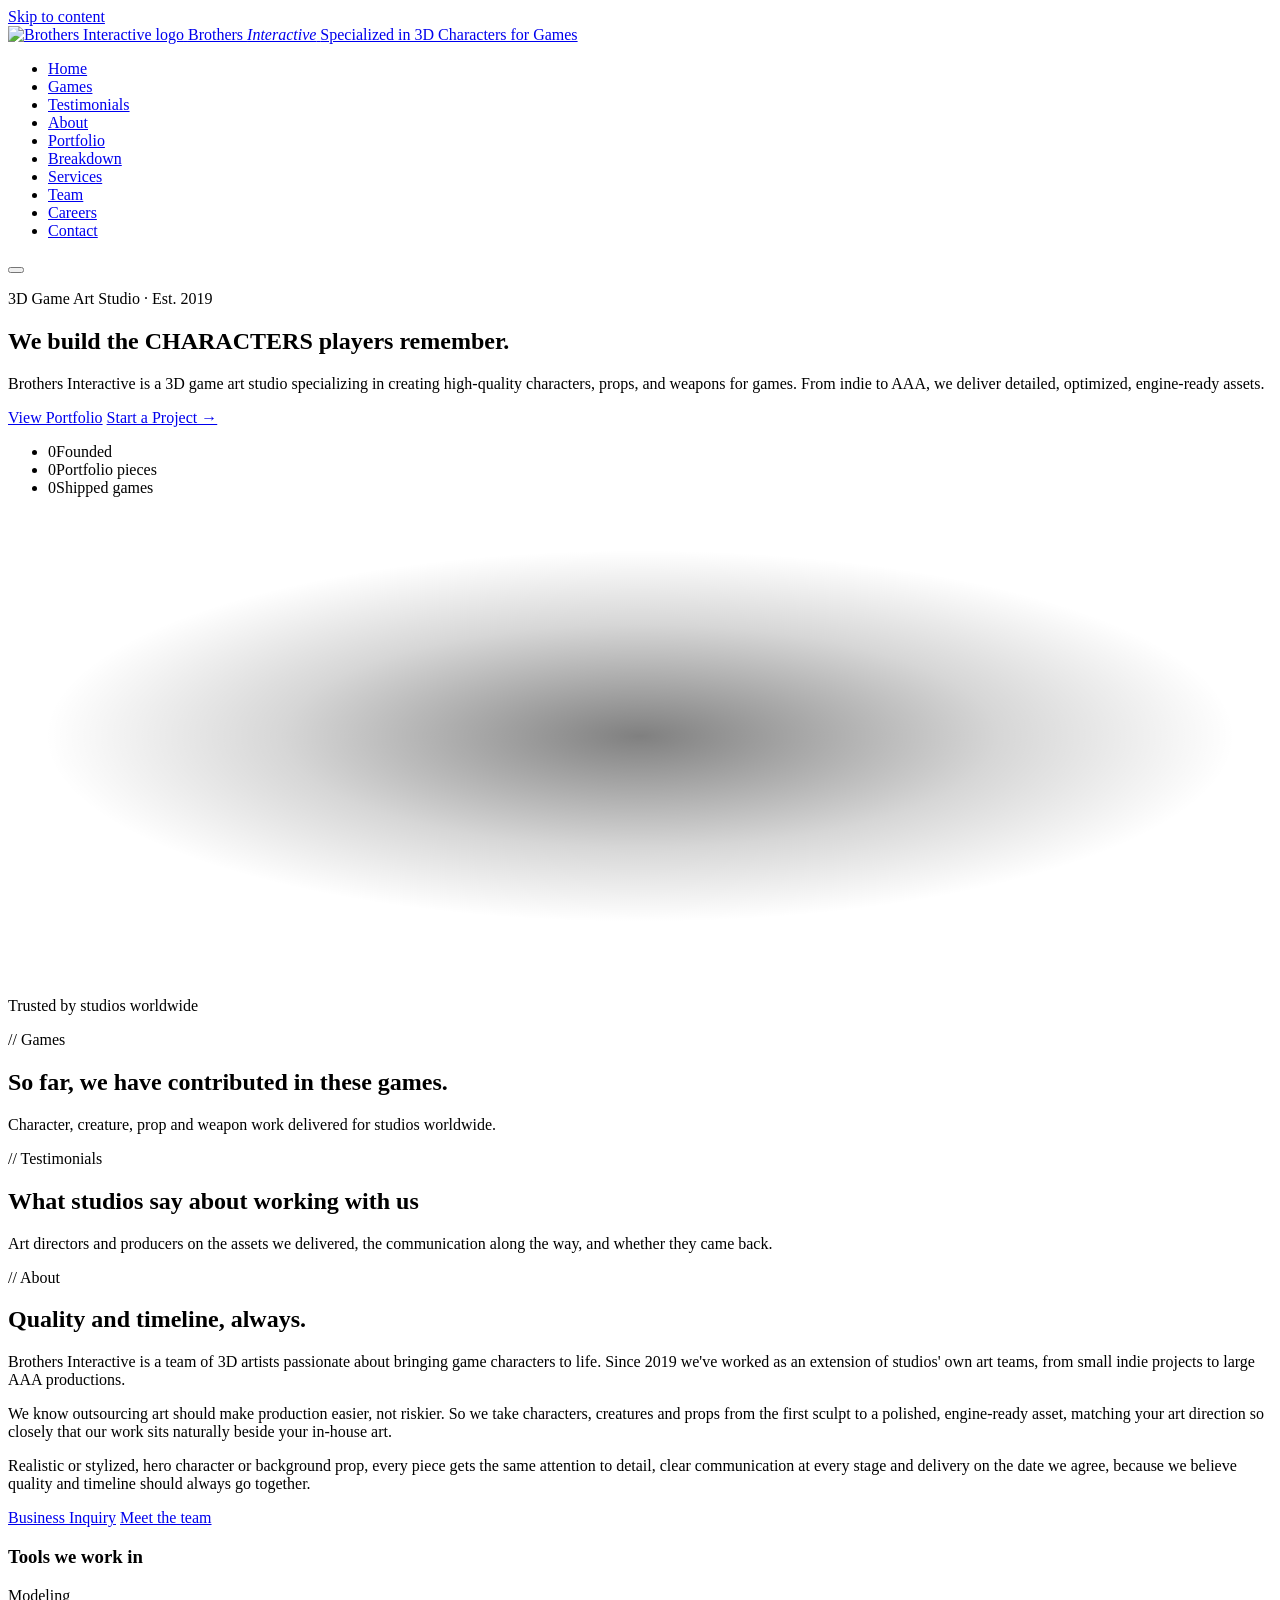
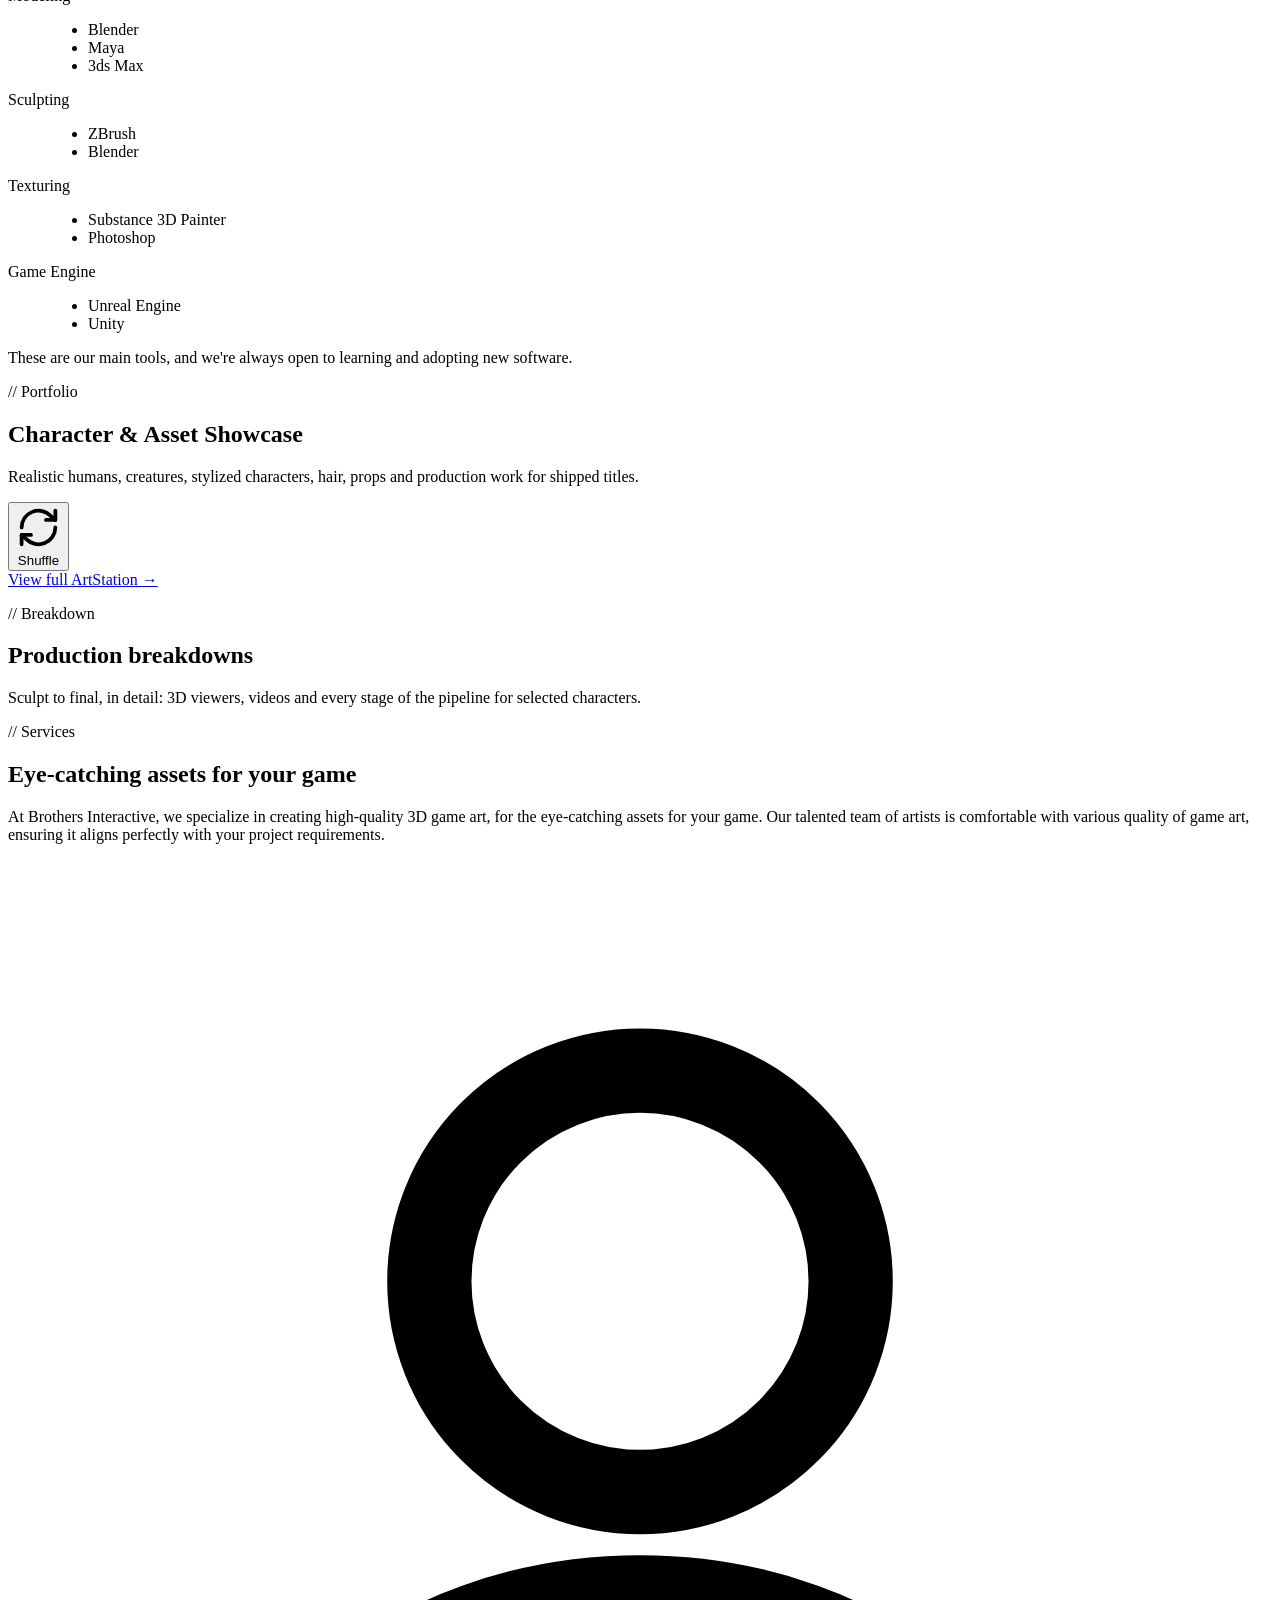
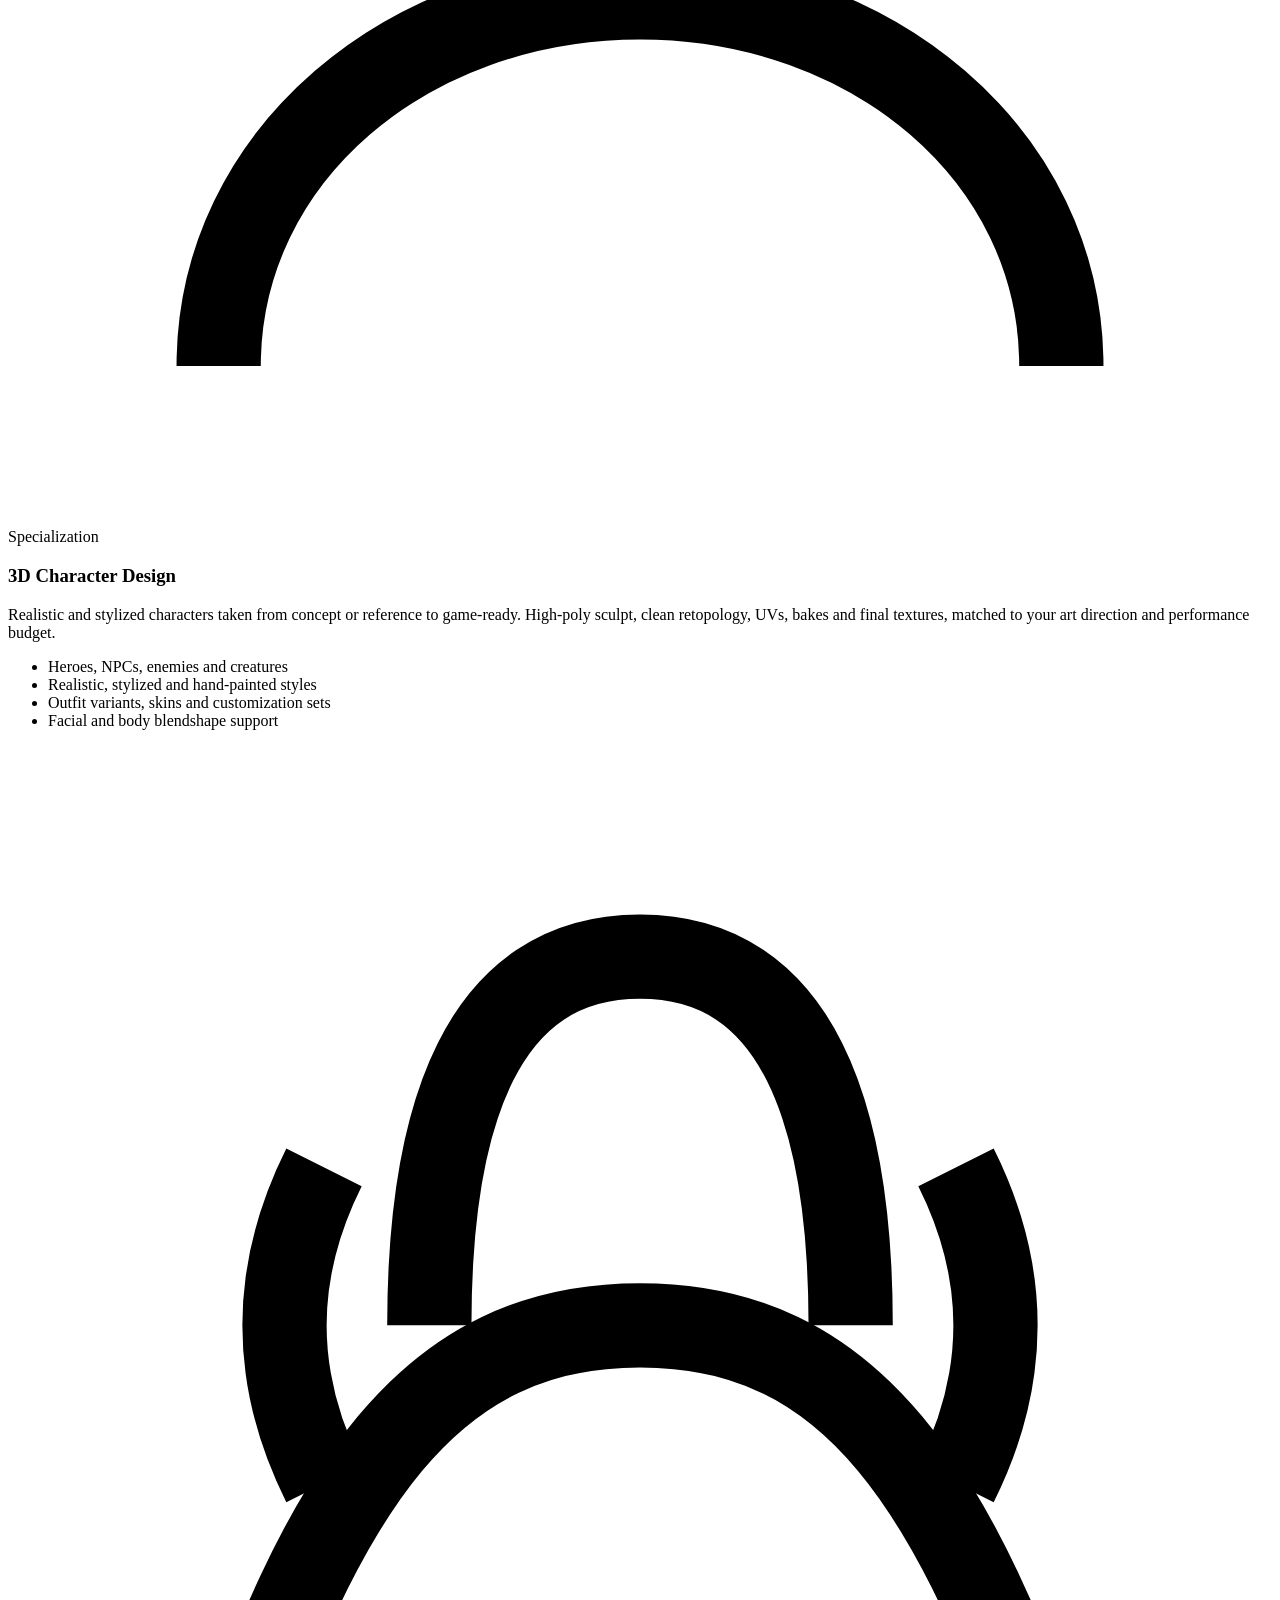
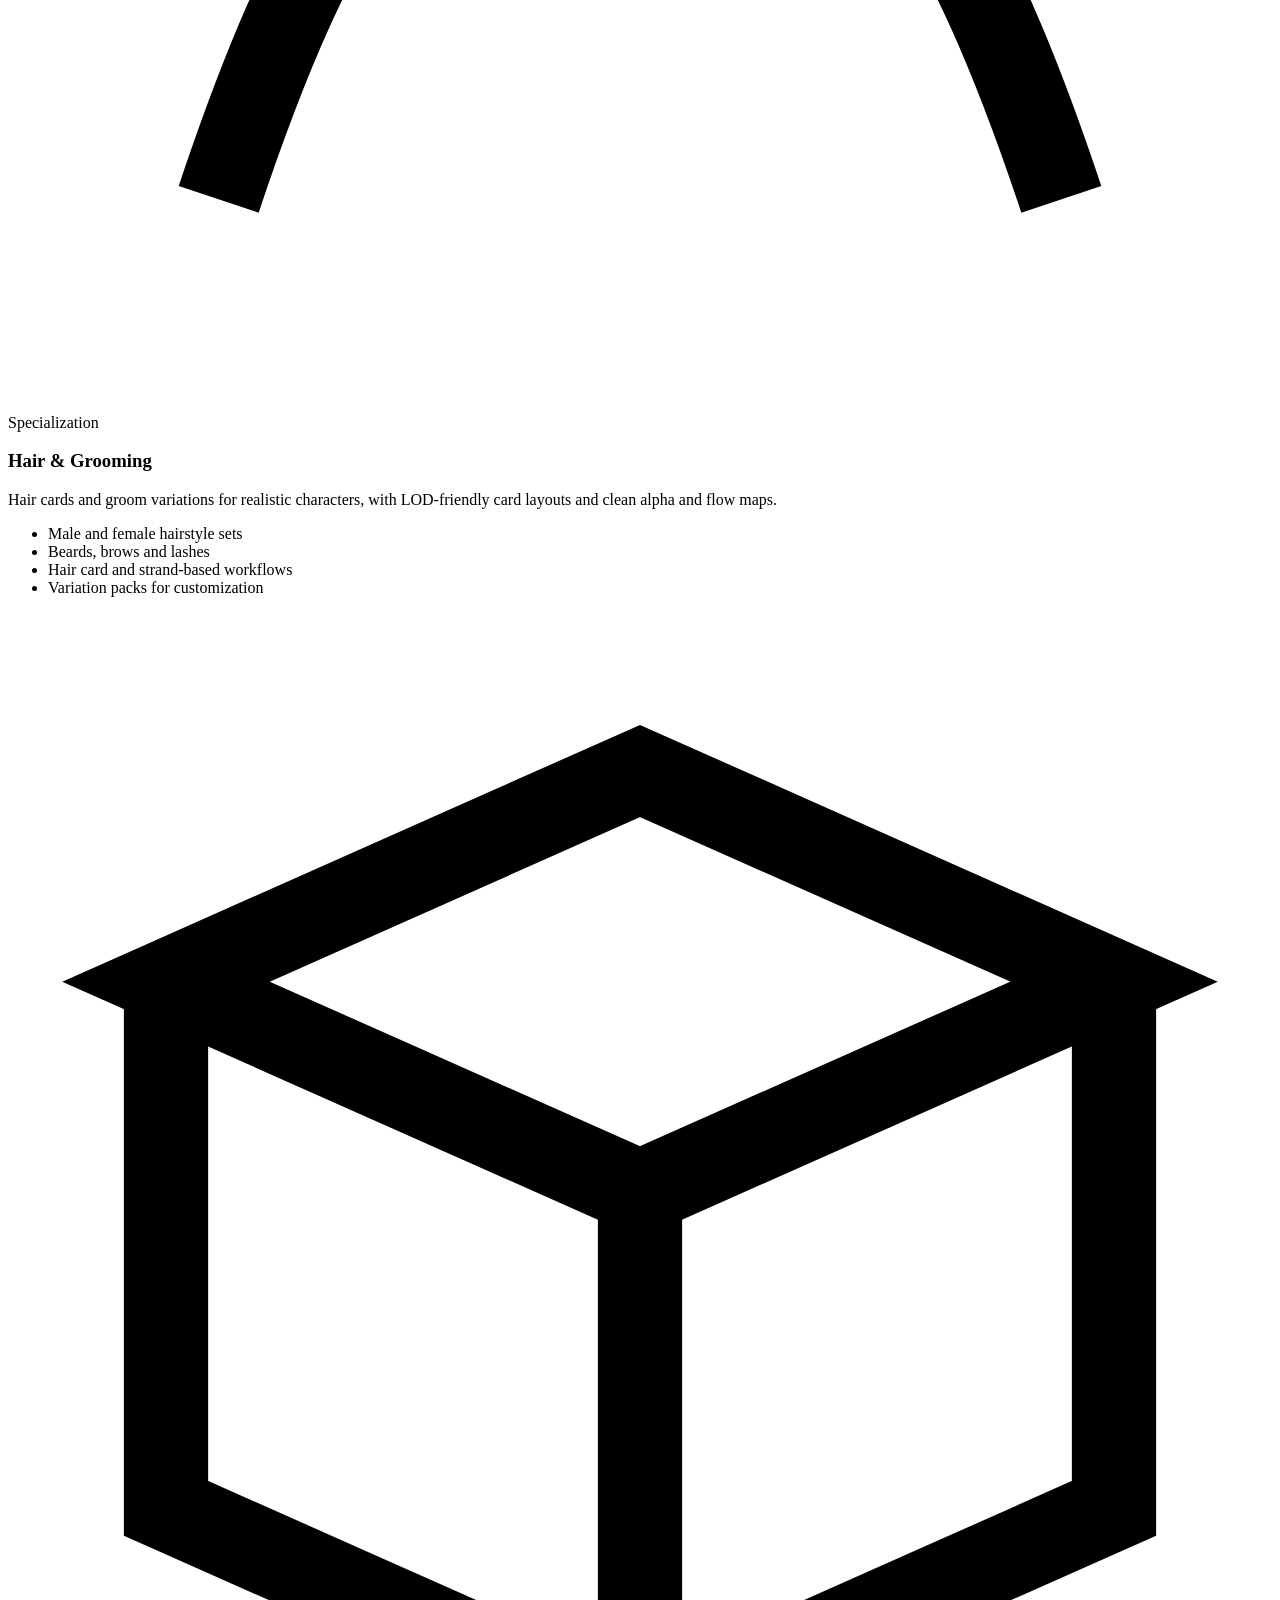
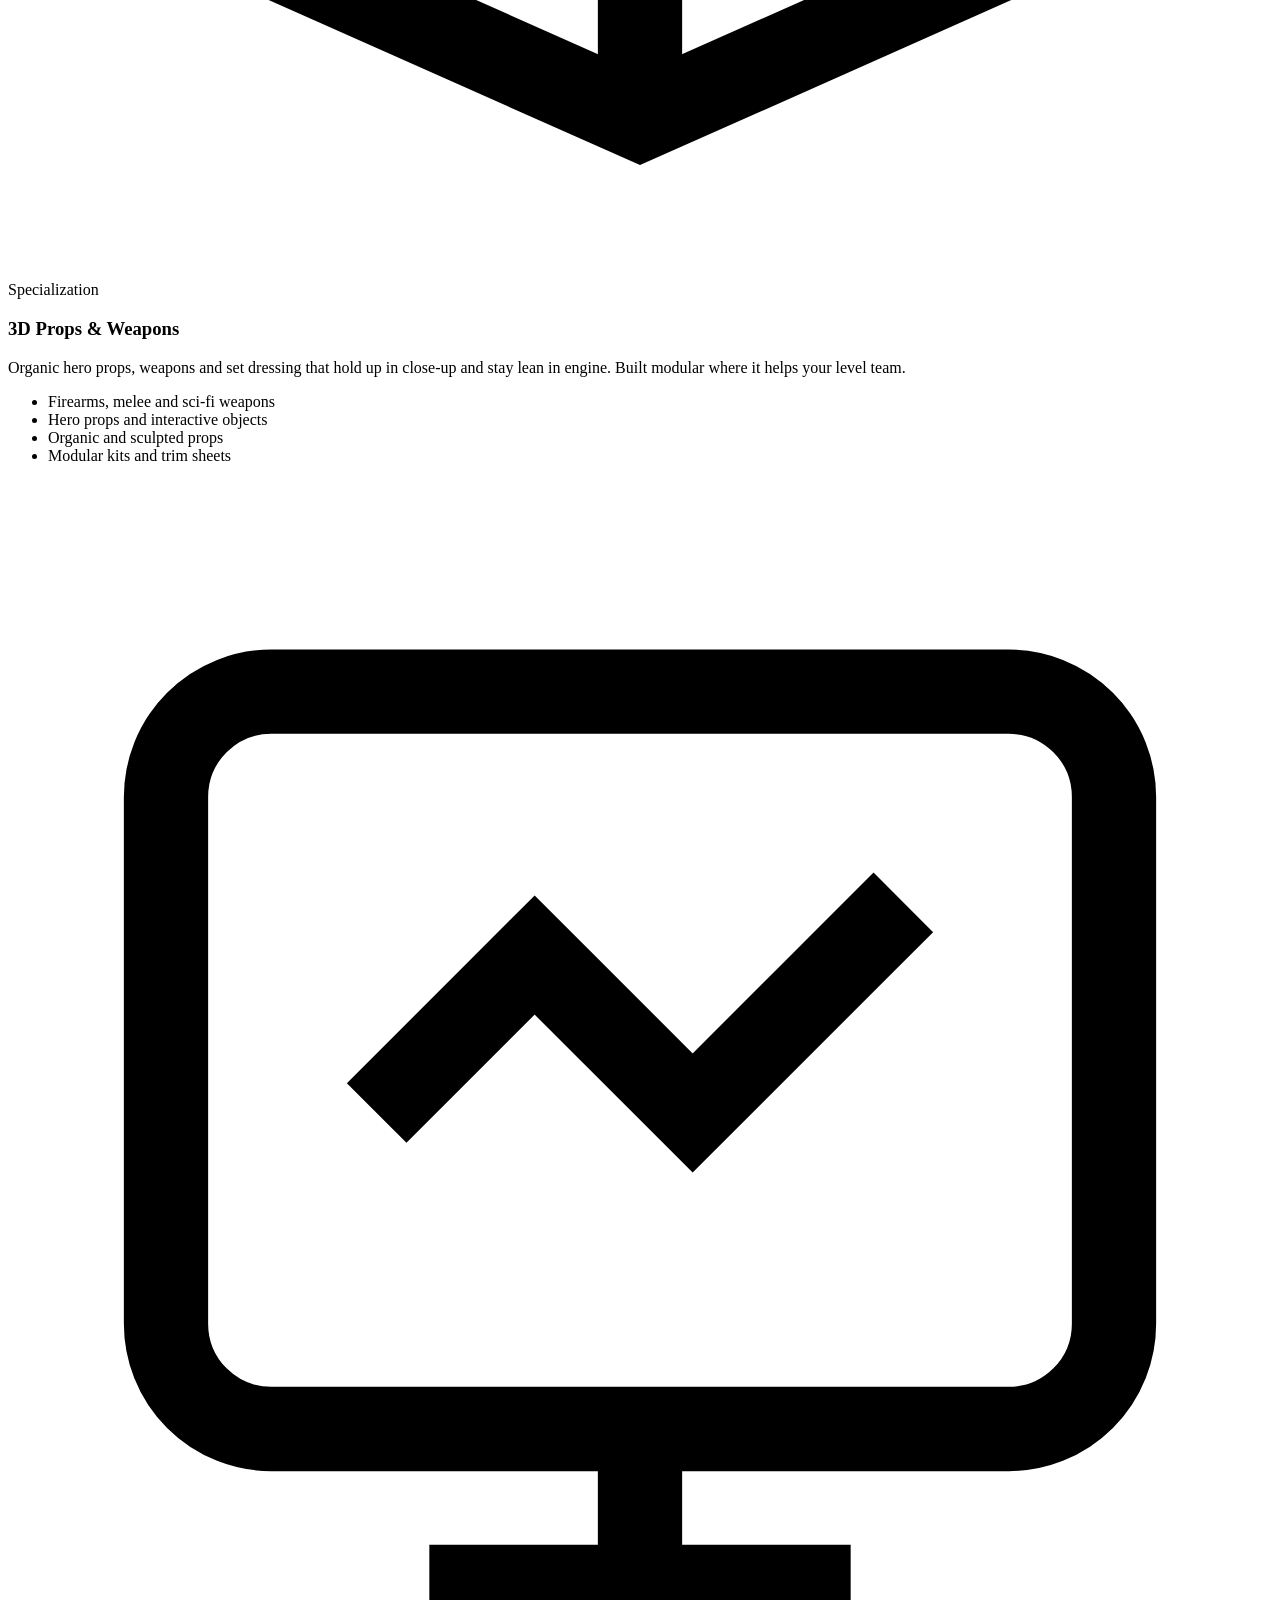
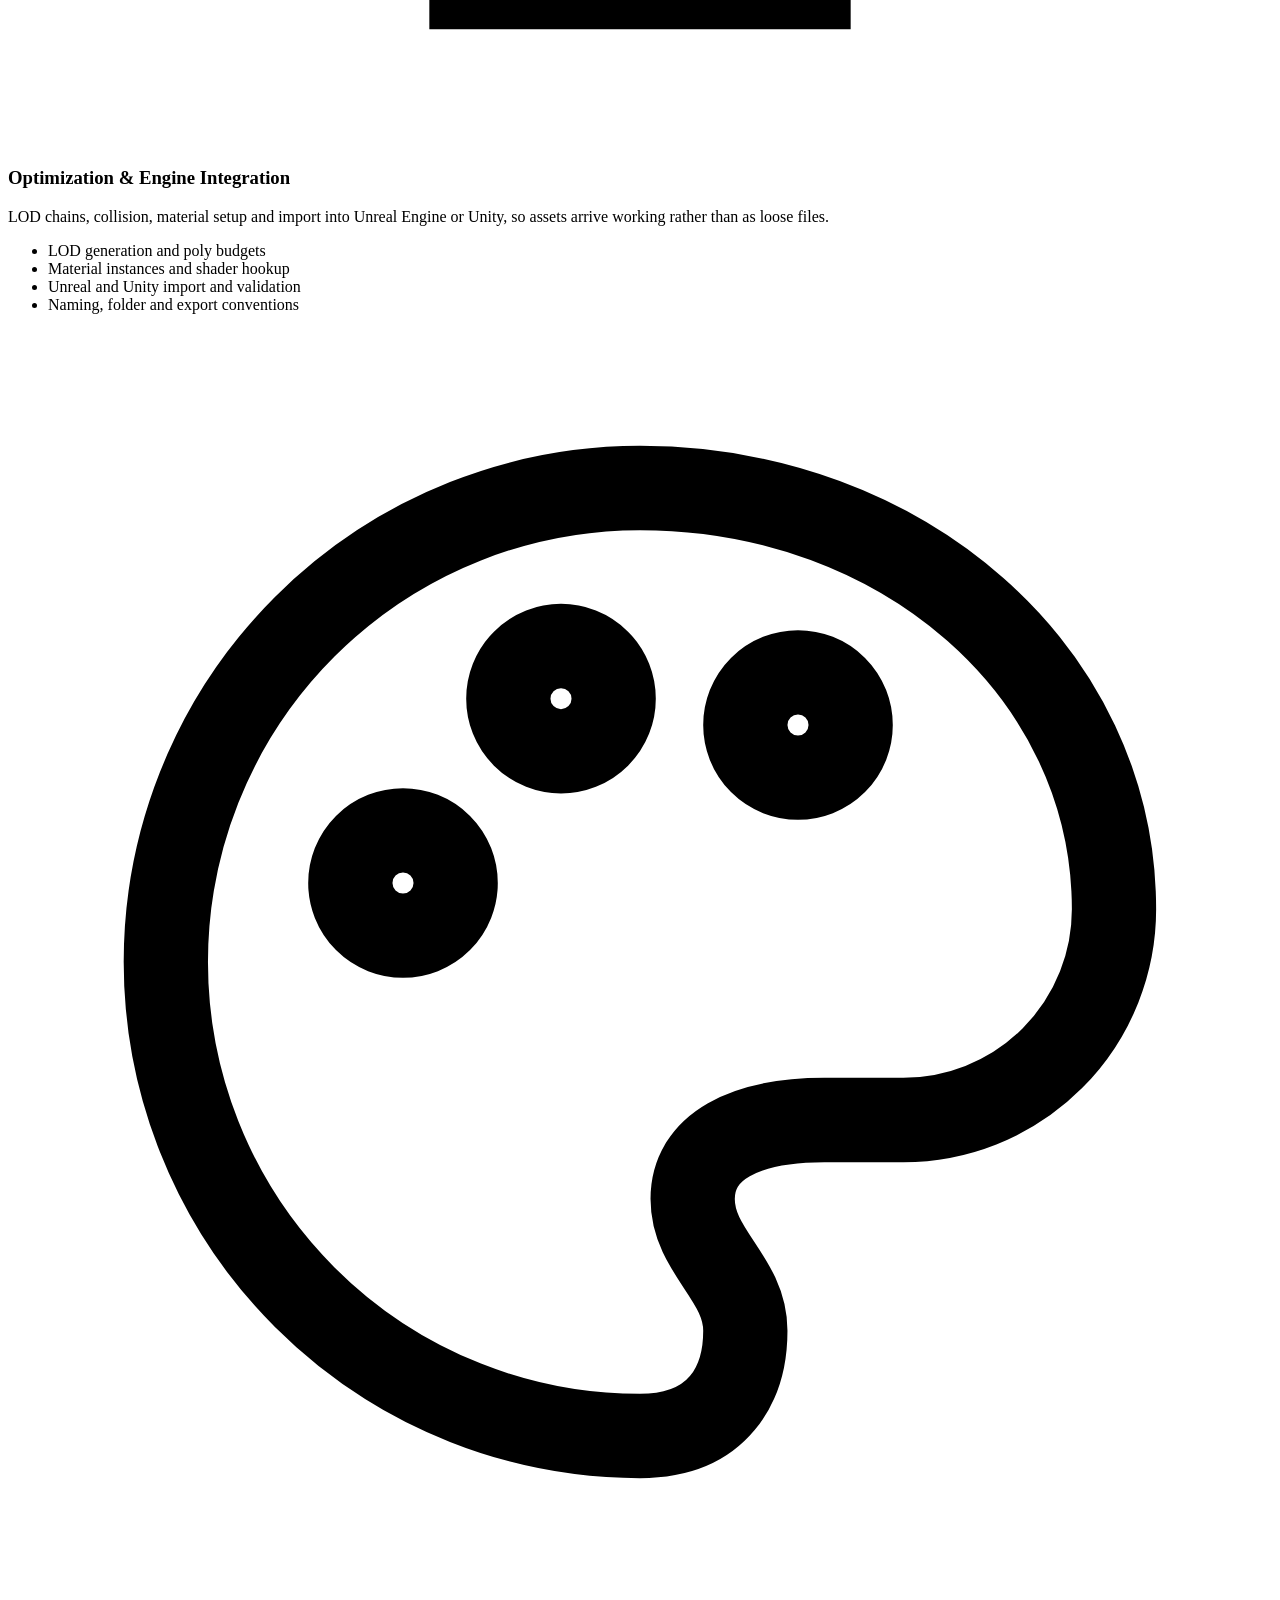
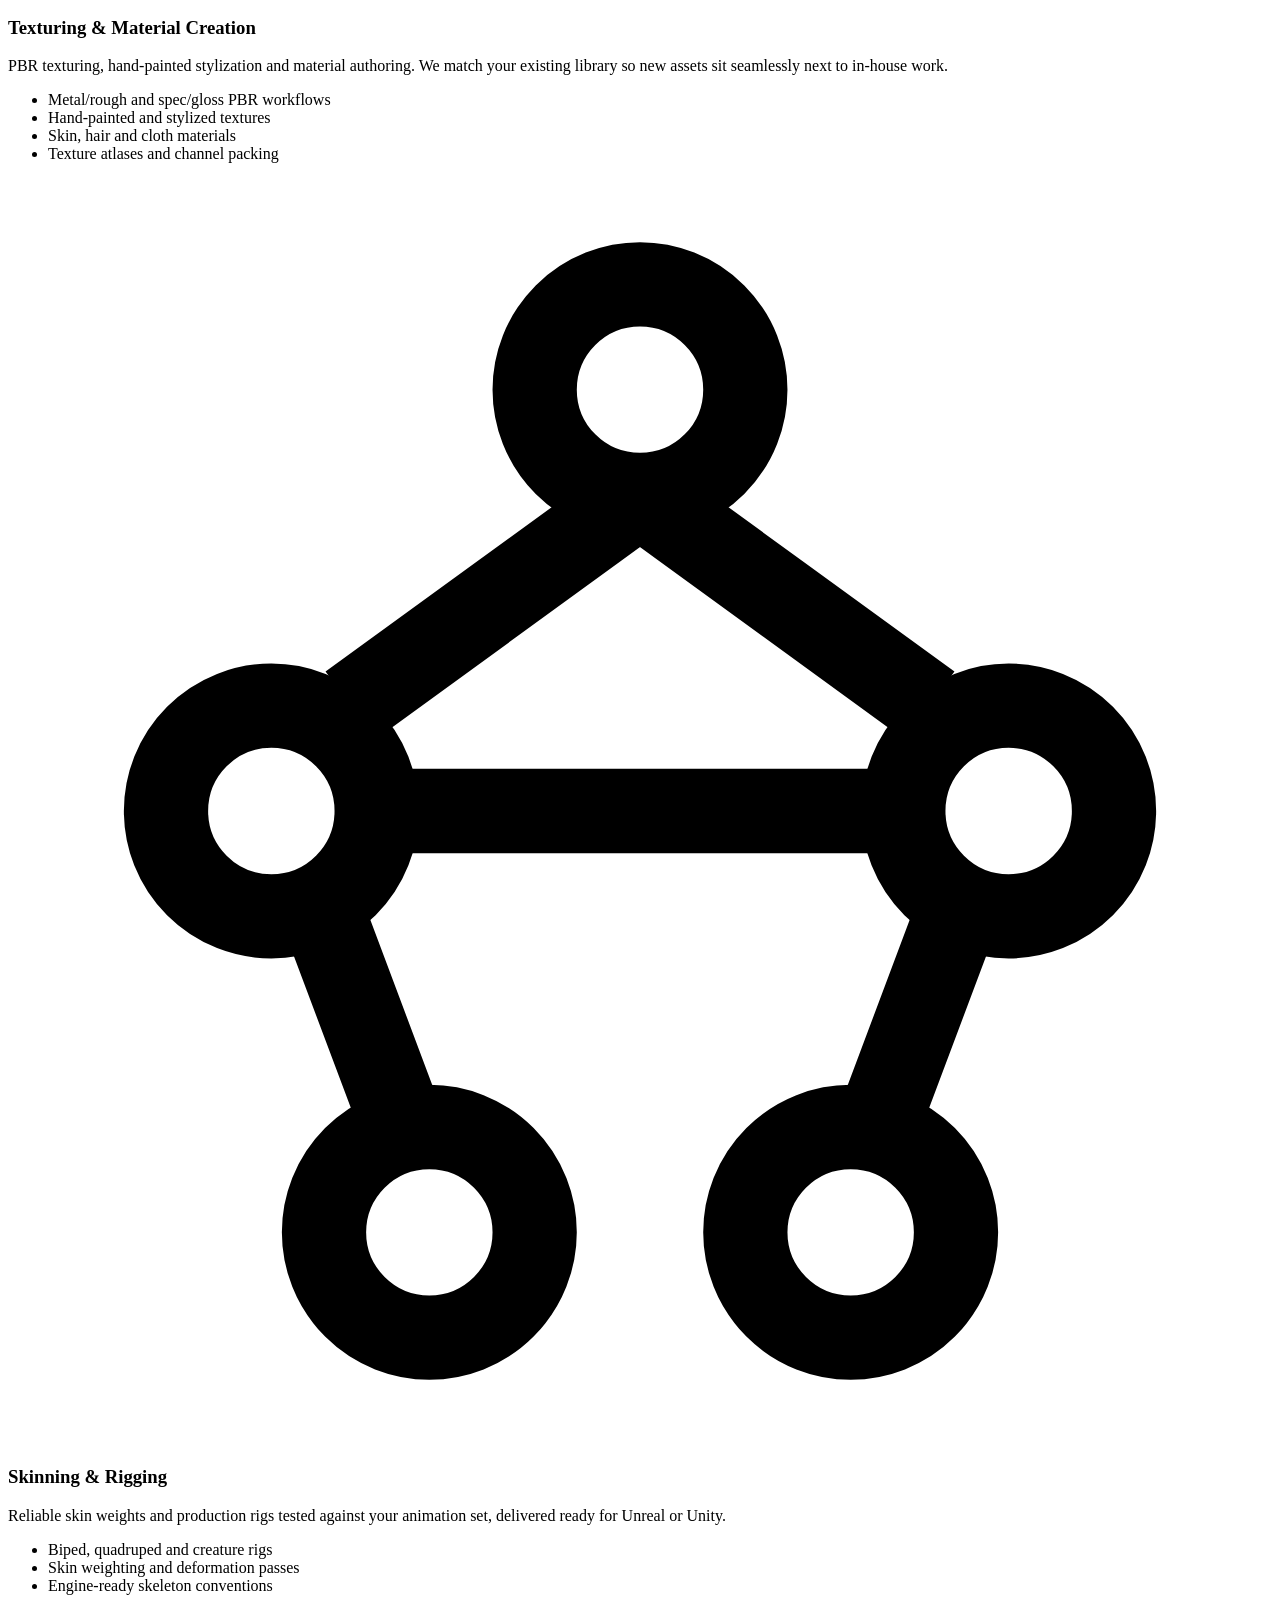
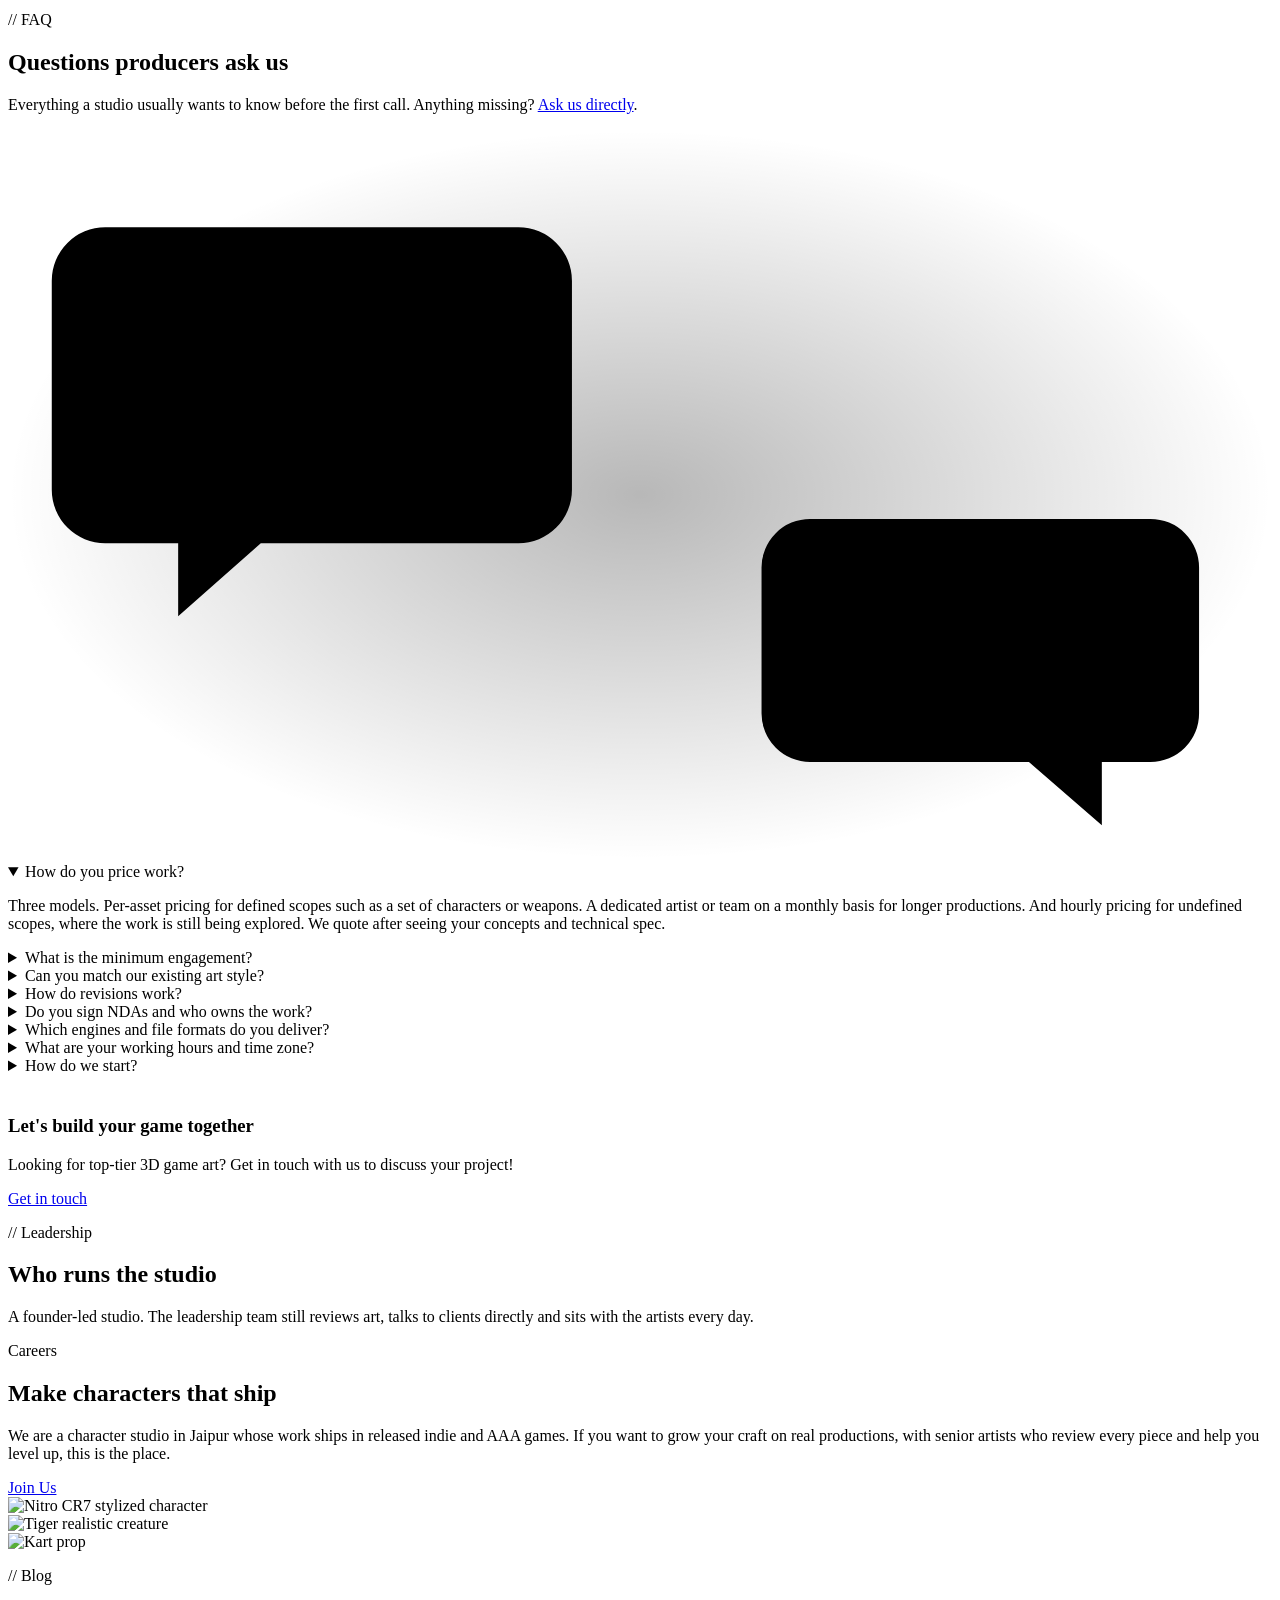
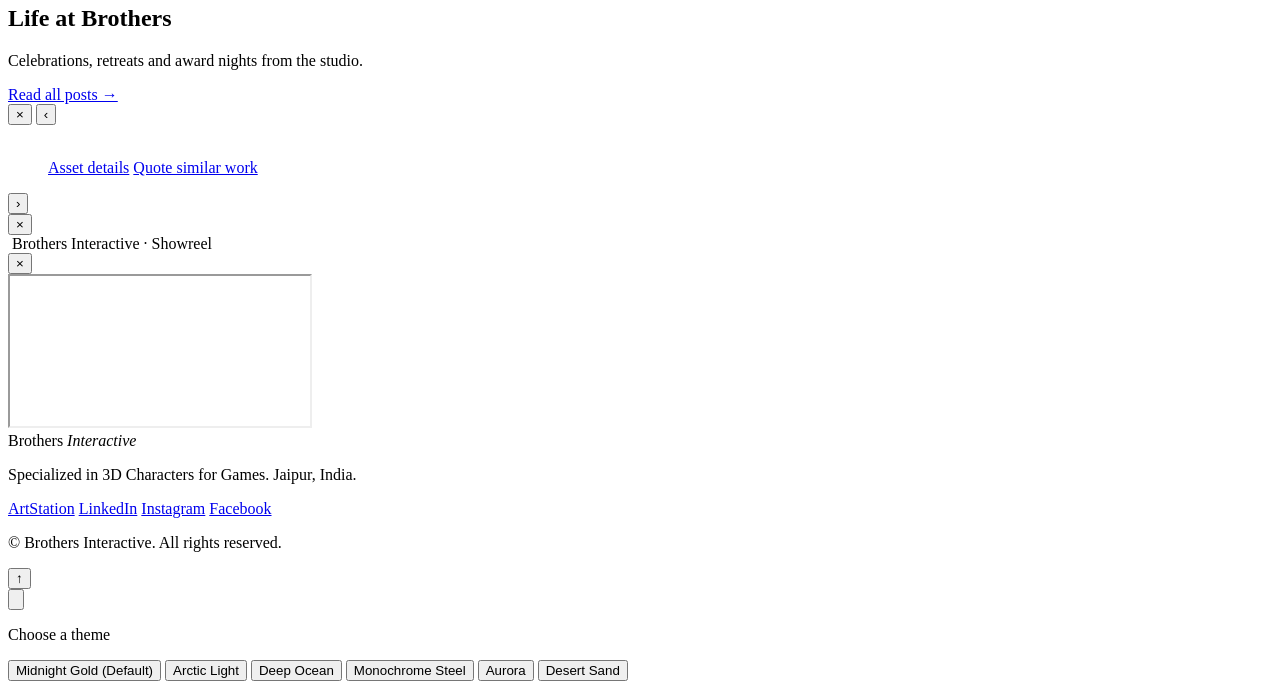
==== index.html @ d06dbcfc "Switch the site's own address from brothersinteractive.in to .com, and /admin to the .com repo tools" ====
<!DOCTYPE html>
<html lang="en">
<head>
  <!-- Every link and file below is resolved from the site root, so this page also works at deeper addresses (/portfolio/…/). -->
  <base href="/" />
  <!-- Google tag (gtag.js), fetched only after the page has finished loading so a slow Google server never holds it up -->
  <script>
    window.dataLayer = window.dataLayer || [];
    function gtag(){dataLayer.push(arguments);}
    gtag('js', new Date());
    gtag('config', 'G-3TZV0J0289');
    window.addEventListener("load", function () {
      var s = document.createElement("script"); s.async = true;
      s.src = "https://www.googletagmanager.com/gtag/js?id=G-3TZV0J0289";
      document.head.appendChild(s);
    });
  </script>
  <meta charset="UTF-8" />
  <meta name="viewport" content="width=device-width, initial-scale=1.0" />
  <title>Brothers Interactive | 3D Characters for Games</title>
  <meta name="description" content="Brothers Interactive is a 3D game art studio in Jaipur creating characters, creatures, hero props and weapons for indie and AAA games since 2019." />
  <meta name="keywords" content="3D character outsourcing, game art outsourcing, 3D character artist studio, game character modeling, props and weapons, texturing, rigging, Unreal, Unity" />
  <meta property="og:type" content="website" />
  <meta property="og:title" content="Brothers Interactive | 3D Characters for Games" />
  <meta property="og:description" content="Brothers Interactive is a 3D game art studio in Jaipur creating characters, creatures, hero props and weapons for indie and AAA games since 2019." />
  <meta property="og:image" content="https://brothersinteractive.com/assets/img/brand/og-image.jpg" />
  <meta name="twitter:card" content="summary_large_image" />
  <meta property="og:url" content="https://brothersinteractive.com/" />
  <link rel="canonical" href="https://brothersinteractive.com/" />
  <script type="application/ld+json">
  {
    "@context": "https://schema.org",
    "@type": "Organization",
    "name": "Brothers Interactive",
    "url": "https://brothersinteractive.com/",
    "logo": "https://brothersinteractive.com/assets/img/brand/logo.webp",
    "description": "3D game art studio specializing in characters, props and weapons for indie and AAA games.",
    "foundingDate": "2019",
    "email": "business@brothersinteractive.com",
    "address": { "@type": "PostalAddress", "streetAddress": "79/5 Shipra Path, Mansarovar", "addressLocality": "Jaipur", "addressRegion": "Rajasthan", "postalCode": "302020", "addressCountry": "IN" },
    "sameAs": [
      "https://www.artstation.com/brothersinteractive",
      "https://www.linkedin.com/company/brothers-interactive",
      "https://www.instagram.com/brothersinteractive",
      "https://www.facebook.com/Brothersinteractive"
    ],
    "knowsAbout": ["3D character art", "game art outsourcing", "creature modeling", "props and weapons", "texturing", "rigging", "Unreal Engine", "Unity"]
  }
  </script>
  <link rel="icon" href="assets/img/brand/favicon.png" />
  <link rel="preload" href="assets/fonts/orbitron-var-latin.woff2" as="font" type="font/woff2" crossorigin />
  <link rel="preload" href="assets/fonts/rajdhani-400-latin.woff2" as="font" type="font/woff2" crossorigin />
  <link rel="stylesheet" href="css/fonts.css?v=20261004t142" />
  <link rel="stylesheet" href="css/style.css?v=20261004t142" />
  <script>try { var q = (location.search.match(/[?&]theme=([a-z]+)/) || [])[1]; var t = q || localStorage.getItem("bi-theme"); if (t && t !== "midnight" && "arctic ocean steel aurora desert".split(" ").indexOf(t) !== -1) document.documentElement.setAttribute("data-theme", t); } catch (e) {}</script>
</head>
<body>
  <a class="skip-link" href="#main">Skip to content</a>

  <!-- Animated background -->
  <div class="bg-grid" aria-hidden="true"></div>
  <div class="bg-glow bg-glow--cyan" aria-hidden="true"></div>
  <div class="bg-glow bg-glow--magenta" aria-hidden="true"></div>

  <!-- Scroll progress -->

  <!--NAV-->
  <header class="site-header" id="siteHeader">
    <div class="container header-inner">
      <a href="#home" class="brand" aria-label="Brothers Interactive home">
        <img src="assets/img/brand/logo.webp" alt="Brothers Interactive logo" class="brand-logo" width="52" height="52" />
        <span class="brand-text">
          <span class="brand-name">Brothers <em>Interactive</em></span>
          <span class="brand-tag">Specialized in 3D Characters for Games</span>
        </span>
      </a>
      <nav class="main-nav" id="mainNav" aria-label="Primary">
        <ul>
          <li><a href="#home" class="nav-link active">Home</a></li>
          <li><a href="#games" class="nav-link">Games</a></li>
          <li><a href="#testimonials" class="nav-link">Testimonials</a></li>
          <li><a href="#about" class="nav-link">About</a></li>
          <li><a href="#portfolio" class="nav-link">Portfolio</a></li>
          <li><a href="#breakdown" class="nav-link">Breakdown</a></li>
          <li><a href="#services" class="nav-link">Services</a></li>
          <li><a href="#team" class="nav-link">Team</a></li>
          <li><a href="#careers" class="nav-link">Careers</a></li>
          <li><a href="/contact" class="nav-link nav-link--cta">Contact</a></li>
        </ul>
      </nav>
      <button class="nav-toggle" id="navToggle" aria-label="Toggle navigation" aria-expanded="false" aria-controls="mainNav">
        <span></span><span></span><span></span>
      </button>
    </div>
  </header>
  <!--/NAV-->

  <main id="main">

    <!-- ================= HERO ================= -->
    <section class="hero" id="home">
      <div class="container hero-inner">
        <div class="hero-copy reveal">
          <p class="eyebrow"><span class="eyebrow-dot"></span> <span id="heroEyebrowText">3D Game Art Studio &middot; Est. 2019</span></p>
          <h1 class="hero-title">
            <span class="line" id="heroLine1">We build the</span>
            <span class="line glitch" id="heroAccent" data-text="CHARACTERS">CHARACTERS</span>
            <span class="line" id="heroLine3">players remember.</span>
          </h1>
          <p class="hero-sub" id="heroSub">
            Brothers Interactive is a 3D game art studio specializing in creating high-quality characters,
            props, and weapons for games. From indie to AAA, we deliver detailed, optimized, engine-ready assets.
          </p>
          <div class="hero-actions">
            <a href="#portfolio" class="btn btn--primary" id="heroBtnPrimary">View Portfolio</a>
            <a href="/contact" class="btn btn--link" id="heroBtnSecondary">Start a Project &rarr;</a>
          </div>
          <ul class="hero-stats">
            <li><span class="stat-num" id="heroStat1Num" data-count="2019">0</span><span class="stat-label" id="heroStat1Label">Founded</span></li>
            <li><span class="stat-num" id="heroStat2Num" data-count="59" data-suffix="+">0</span><span class="stat-label" id="heroStat2Label">Portfolio pieces</span></li>
            <li><span class="stat-num" id="heroStat3Num" data-count="11" data-suffix="+">0</span><span class="stat-label" id="heroStat3Label">Shipped games</span></li>
          </ul>
        </div>

        <div class="hero-visual hero-stage reveal">
          <div class="hero-podium" aria-hidden="true">
            <svg class="hero-podium-svg" viewBox="0 0 340 120">
              <defs>
                <radialGradient id="podiumGlow" cx="50%" cy="50%" r="50%">
                  <stop offset="0%" stop-color="var(--accent)" stop-opacity="0.5" />
                  <stop offset="60%" stop-color="var(--accent-2)" stop-opacity="0.16" />
                  <stop offset="100%" stop-color="var(--accent-2)" stop-opacity="0" />
                </radialGradient>
              </defs>
              <ellipse cx="170" cy="60" rx="160" ry="50" fill="url(#podiumGlow)" />
            </svg>
          </div>
          <img class="hero-showcase-img" id="heroShowcaseImg" alt="" loading="eager" />
        </div>
      </div>

      <a href="#portfolio" class="scroll-hint" aria-label="Scroll to portfolio">
        <span></span>
      </a>
    </section>

    <!-- ================= CLIENT LOGO WALL (scrolling ticker) ================= -->
    <section class="logo-wall logo-wall--scroll" aria-label="Studios we have collaborated with">
      <div class="container">
        <p class="logo-wall-title">Trusted by studios worldwide</p>
      </div>
      <div class="logo-marquee-mask">
        <ul class="logo-list" id="logoWall"><!-- Rendered from CLIENTS in data.js, duplicated for a seamless loop --></ul>
      </div>
    </section>

    <!-- ================= GAMES ================= -->
    <section class="section section--alt" id="games">
      <div class="container">
        <div class="section-head reveal">
          <p class="eyebrow">// Games</p>
          <h2 class="section-title">So far, we have contributed <span class="accent">in these games.</span></h2>
          <p class="section-sub">Character, creature, prop and weapon work delivered for studios worldwide.</p>
        </div>
        <div class="games-grid" id="gamesGrid">
          <!-- Rendered by script.js -->
        </div>
      </div>
    </section>

    <!-- ================= TESTIMONIALS ================= -->
    <section class="section" id="testimonials">
      <div class="container">
        <div class="section-head reveal">
          <p class="eyebrow">// Testimonials</p>
          <h2 class="section-title">What studios say about <span class="accent">working with us</span></h2>
          <p class="section-sub">Art directors and producers on the assets we delivered, the communication along the way, and whether they came back.</p>
        </div>
        <div class="testimonial-marquee" id="testimonialGrid"><!-- Rendered from TESTIMONIALS in data.js --></div>
      </div>
    </section>

    <!-- ================= ABOUT ================= -->
    <section class="section section--alt" id="about">
      <div class="container about-grid">
        <div class="about-copy reveal">
          <p class="eyebrow">// About</p>
          <h2 class="section-title" id="aboutTitle">Quality and <span class="accent">timeline</span>, always.</h2>
          <div class="about-text" id="aboutText">
            <p>
            Brothers Interactive is a team of 3D artists passionate about bringing game characters to life. Since 2019
            we've worked as an extension of studios' own art teams, from small indie projects to large AAA productions.
          </p>
          <p>
            We know outsourcing art should make production easier, not riskier. So we take characters, creatures and
            props from the first sculpt to a polished, engine-ready asset, matching your art direction so closely that
            our work sits naturally beside your in-house art.
          </p>
          <p>
            Realistic or stylized, hero character or background prop, every piece gets the same attention to detail,
            clear communication at every stage and delivery on the date we agree, because we believe quality and
            timeline should always go together.
          </p>
          </div>
          <div class="hero-actions">
            <a href="mailto:business@brothersinteractive.com" class="btn btn--primary" id="aboutPrimaryBtn">Business Inquiry</a>
            <a href="#team" class="btn btn--ghost" id="aboutSecondaryBtn">Meet the team</a>
          </div>
        </div>

        <div class="about-panel reveal">
          <div class="pipeline">
            <h3 class="pipeline-title">Tools we work in</h3>
            <dl class="tool-groups" id="aboutTools">
              <div class="tool-group"><dt>Modeling</dt><dd><ul class="client-list tools-list"><li>Blender</li><li>Maya</li><li>3ds Max</li></ul></dd></div>
              <div class="tool-group"><dt>Sculpting</dt><dd><ul class="client-list tools-list"><li>ZBrush</li><li>Blender</li></ul></dd></div>
              <div class="tool-group"><dt>Texturing</dt><dd><ul class="client-list tools-list"><li>Substance 3D Painter</li><li>Photoshop</li></ul></dd></div>
              <div class="tool-group"><dt>Game Engine</dt><dd><ul class="client-list tools-list"><li>Unreal Engine</li><li>Unity</li></ul></dd></div>
            </dl>
            <p class="tools-note">These are our main tools, and we're always open to learning and adopting new software.</p>
          </div>
        </div>
      </div>

    </section>

    <!-- ================= PORTFOLIO ================= -->
    <section class="section" id="portfolio">
      <div class="container">
        <div class="section-head reveal">
          <p class="eyebrow">// Portfolio</p>
          <h2 class="section-title">Character &amp; Asset <span class="accent">Showcase</span></h2>
          <p class="section-sub">Realistic humans, creatures, stylized characters, hair, props and production work for shipped titles.</p>
        </div>

        <div class="collage-bar">
          <div class="collage-filters" id="collageFilters" aria-label="Filter the collage by category"></div>
          <button type="button" class="collage-shuffle" id="collageShuffle" aria-label="Shuffle the collage: show the pieces in a new random order">
            <svg viewBox="0 0 24 24" fill="none" stroke="currentColor" stroke-width="2" stroke-linecap="round" stroke-linejoin="round" aria-hidden="true"><path d="M3 12a9 9 0 0 1 15.5-6.2L21 8"/><path d="M21 3v5h-5"/><path d="M21 12a9 9 0 0 1-15.5 6.2L3 16"/><path d="M3 21v-5h5"/></svg>
            <span>Shuffle</span>
          </button>
        </div>

        <div class="style-grid collage-cat" id="collageCat" aria-live="polite" hidden></div>

        <div class="collage-grid" id="collageGrid" aria-label="Every portfolio piece">
          <!-- Rendered by script.js: every visible piece, in a new random order on each visit -->
        </div>

        <!-- category tiles removed (3 Oct 2026): the filters above the collage do that job, and /category/<slug>/ now opens this page with that filter on -->

        <!-- The full flat grid still renders here (script.js needs #portfolioGrid to
             exist to also initialize the games/blog/lightbox code below) but stays
             hidden on this page now that browsing happens via the style tiles above. -->
        <div class="portfolio-grid" id="portfolioGrid" aria-live="polite" hidden>
          <!-- Rendered by script.js -->
        </div>
        <button class="btn btn--ghost" id="loadMoreBtn" hidden>Load more</button>

        <div class="portfolio-more reveal">
          <a class="btn btn--link" href="https://www.artstation.com/brothersinteractive" target="_blank" rel="noopener">View full ArtStation &rarr;</a>
        </div>
      </div>
    </section>

    <!-- ================= BREAKDOWN ================= -->
    <section class="section section--alt" id="breakdown">
      <div class="container">
        <div class="section-head reveal">
          <p class="eyebrow">// Breakdown</p>
          <h2 class="section-title">Production <span class="accent">breakdowns</span></h2>
          <p class="section-sub">Sculpt to final, in detail: 3D viewers, videos and every stage of the pipeline for selected characters.</p>
        </div>
        <!-- Rendered by script.js from data/breakdowns.json (edit in /admin > Breakdowns); each tile opens breakdown.html?id=... -->
        <div class="style-grid" id="breakdownGrid" aria-label="Production breakdowns"></div>
        <div class="portfolio-more reveal" id="breakdownMore" hidden>
          <a class="btn btn--link" href="/breakdowns/">See all breakdowns &rarr;</a>
        </div>
      </div>
    </section>



    <!-- ================= SERVICES ================= -->
    <section class="section" id="services">
      <div class="container">
        <div class="section-head reveal">
          <p class="eyebrow">// Services</p>
          <h2 class="section-title">Eye-catching assets <span class="accent">for your game</span></h2>
          <p class="section-sub">
            At Brothers Interactive, we specialize in creating high-quality 3D game art, for the eye-catching assets for
            your game. Our talented team of artists is comfortable with various quality of game art, ensuring it aligns
            perfectly with your project requirements.
          </p>
        </div>

        <div class="services-grid services-grid--detailed">
          <article class="service-card reveal">
            <div class="service-icon">
              <svg viewBox="0 0 24 24" fill="none" stroke="currentColor" stroke-width="1.6"><circle cx="12" cy="8" r="4"/><path d="M4 21c0-4 3.6-7 8-7s8 3 8 7"/></svg>
            </div>
            <span class="service-badge">Specialization</span>
            <h3>3D Character Design</h3>
            <p>Realistic and stylized characters taken from concept or reference to game-ready. High-poly sculpt, clean retopology, UVs, bakes and final textures, matched to your art direction and performance budget.</p>
            <ul class="service-list">
              <li>Heroes, NPCs, enemies and creatures</li>
              <li>Realistic, stylized and hand-painted styles</li>
              <li>Outfit variants, skins and customization sets</li>
              <li>Facial and body blendshape support</li>
            </ul>
          </article>
          <article class="service-card reveal">
            <div class="service-icon">
              <svg viewBox="0 0 24 24" fill="none" stroke="currentColor" stroke-width="1.6"><path d="M4 20c2-6 4-9 8-9s6 3 8 9"/><path d="M8 11c0-4 1-7 4-7s4 3 4 7"/><path d="M6 14c-1-2-1-4 0-6M18 14c1-2 1-4 0-6"/></svg>
            </div>
            <span class="service-badge">Specialization</span>
            <h3>Hair &amp; Grooming</h3>
            <p>Hair cards and groom variations for realistic characters, with LOD-friendly card layouts and clean alpha and flow maps.</p>
            <ul class="service-list">
              <li>Male and female hairstyle sets</li>
              <li>Beards, brows and lashes</li>
              <li>Hair card and strand-based workflows</li>
              <li>Variation packs for customization</li>
            </ul>
          </article>
          <article class="service-card reveal">
            <div class="service-icon">
              <svg viewBox="0 0 24 24" fill="none" stroke="currentColor" stroke-width="1.6"><path d="M3 7l9-4 9 4-9 4-9-4z"/><path d="M3 7v10l9 4 9-4V7"/><path d="M12 11v10"/></svg>
            </div>
            <span class="service-badge">Specialization</span>
            <h3>3D Props &amp; Weapons</h3>
            <p>Organic hero props, weapons and set dressing that hold up in close-up and stay lean in engine. Built modular where it helps your level team.</p>
            <ul class="service-list">
              <li>Firearms, melee and sci-fi weapons</li>
              <li>Hero props and interactive objects</li>
              <li>Organic and sculpted props</li>
              <li>Modular kits and trim sheets</li>
            </ul>
          </article>
          <article class="service-card reveal">
            <div class="service-icon">
              <svg viewBox="0 0 24 24" fill="none" stroke="currentColor" stroke-width="1.6"><rect x="3" y="4" width="18" height="14" rx="2"/><path d="M8 21h8M12 18v3"/><path d="M7 12l3-3 3 3 4-4"/></svg>
            </div>
            <h3>Optimization &amp; Engine Integration</h3>
            <p>LOD chains, collision, material setup and import into Unreal Engine or Unity, so assets arrive working rather than as loose files.</p>
            <ul class="service-list">
              <li>LOD generation and poly budgets</li>
              <li>Material instances and shader hookup</li>
              <li>Unreal and Unity import and validation</li>
              <li>Naming, folder and export conventions</li>
            </ul>
          </article>
          <article class="service-card reveal">
            <div class="service-icon">
              <svg viewBox="0 0 24 24" fill="none" stroke="currentColor" stroke-width="1.6"><path d="M12 3a9 9 0 100 18c1.5 0 2-1 2-2 0-1-1-1.5-1-2.5s1-1.5 2.5-1.5H17a4 4 0 004-4c0-4.5-4-8-9-8z"/><circle cx="7.5" cy="10.5" r="1"/><circle cx="10.5" cy="7" r="1"/><circle cx="15" cy="7.5" r="1"/></svg>
            </div>
            <h3>Texturing &amp; Material Creation</h3>
            <p>PBR texturing, hand-painted stylization and material authoring. We match your existing library so new assets sit seamlessly next to in-house work.</p>
            <ul class="service-list">
              <li>Metal/rough and spec/gloss PBR workflows</li>
              <li>Hand-painted and stylized textures</li>
              <li>Skin, hair and cloth materials</li>
              <li>Texture atlases and channel packing</li>
            </ul>
          </article>
          <article class="service-card reveal">
            <div class="service-icon">
              <svg viewBox="0 0 24 24" fill="none" stroke="currentColor" stroke-width="1.6"><circle cx="12" cy="4" r="2"/><circle cx="5" cy="12" r="2"/><circle cx="19" cy="12" r="2"/><circle cx="8" cy="20" r="2"/><circle cx="16" cy="20" r="2"/><path d="M12 6l-5.5 4M12 6l5.5 4M6 14l1.5 4M18 14l-1.5 4M7 12h10"/></svg>
            </div>
            <h3>Skinning &amp; Rigging</h3>
            <p>Reliable skin weights and production rigs tested against your animation set, delivered ready for Unreal or Unity.</p>
            <ul class="service-list">
              <li>Biped, quadruped and creature rigs</li>
              <li>Skin weighting and deformation passes</li>
              <li>Engine-ready skeleton conventions</li>
            </ul>
          </article>
        </div>
      </div>
    </section>

    <!-- ================= FAQ ================= -->
    <section class="section section--alt" id="faq">
      <div class="container faq-grid">
        <div class="faq-intro reveal">
          <p class="eyebrow">// FAQ</p>
          <h2 class="section-title">Questions producers <span class="accent">ask us</span></h2>
          <p>Everything a studio usually wants to know before the first call. Anything missing? <a href="/contact">Ask us directly</a>.</p>
          <div class="faq-art" aria-hidden="true">
            <svg viewBox="0 0 520 300" fill="none" xmlns="http://www.w3.org/2000/svg">
              <defs>
                <linearGradient id="faqG1" x1="0" y1="0" x2="1" y2="1"><stop offset="0" stop-color="var(--accent-bright)"/><stop offset="1" stop-color="var(--accent)"/></linearGradient>
                <linearGradient id="faqG2" x1="0" y1="0" x2="1" y2="1"><stop offset="0" stop-color="var(--surface-2)"/><stop offset="1" stop-color="var(--surface)"/></linearGradient>
                <radialGradient id="faqGlow"><stop offset="0" stop-color="var(--accent)" stop-opacity=".28"/><stop offset="1" stop-color="var(--accent)" stop-opacity="0"/></radialGradient>
              </defs>
              <ellipse cx="260" cy="150" rx="260" ry="150" fill="url(#faqGlow)"/>
              <g class="faq-art__q">
                <path d="M40 40h170a22 22 0 0 1 22 22v86a22 22 0 0 1-22 22H104l-34 30v-30H40a22 22 0 0 1-22-22V62a22 22 0 0 1 22-22z" fill="url(#faqG2)" stroke="var(--accent)" stroke-width="2"/>
                <text x="125" y="140" text-anchor="middle" font-family="Orbitron, sans-serif" font-weight="900" font-size="96" fill="url(#faqG1)">?</text>
              </g>
              <g transform="translate(130 0)"><g class="faq-art__a">
                <path d="M200 160h140a20 20 0 0 1 20 20v60a20 20 0 0 1-20 20h-20v26l-30-26h-90a20 20 0 0 1-20-20v-60a20 20 0 0 1 20-20z" fill="url(#faqG2)" stroke="var(--accent-2)" stroke-width="2"/>
                <path d="M226 212l16 16 34-36" stroke="var(--accent)" stroke-width="7" stroke-linecap="round" stroke-linejoin="round"/>
                <rect x="292" y="196" width="46" height="7" rx="3.5" fill="var(--text-dim)"/>
                <rect x="292" y="214" width="32" height="7" rx="3.5" fill="var(--text-dim)" opacity=".6"/>
              </g></g>
              <g transform="translate(170 10)"><g class="faq-art__cube" stroke="var(--accent-2)" stroke-width="1.6" stroke-linejoin="round">
                <path d="M300 30l36 20v42l-36 20-36-20V50z"/>
                <path d="M264 50l36 20 36-20M300 70v42" opacity=".7"/>
              </g></g>
              <circle cx="24" cy="250" r="4" fill="var(--accent)" class="faq-art__dot"/>
              <circle cx="505" cy="150" r="3" fill="var(--accent-2)" class="faq-art__dot"/>
              <circle cx="300" cy="24" r="2.5" fill="var(--accent-bright)" class="faq-art__dot"/>
            </svg>
          </div>
        </div>
        <div class="faq-list reveal" id="faqList">
          <details class="faq-item" open>
            <summary>How do you price work?</summary>
            <p>Three models. Per-asset pricing for defined scopes such as a set of characters or weapons. A dedicated artist or team on a monthly basis for longer productions. And hourly pricing for undefined scopes, where the work is still being explored. We quote after seeing your concepts and technical spec.</p>
          </details>
          <details class="faq-item">
            <summary>What is the minimum engagement?</summary>
            <p>There is no minimum. We take on a single hero character as readily as a multi-month production. Many new clients start with one small test asset to see our quality and communication before committing to more.</p>
          </details>
          <details class="faq-item">
            <summary>Can you match our existing art style?</summary>
            <p>Yes. We have shipped work across realistic, stylized and hand-painted styles. Send your style guide and a few in-house reference assets and we match them, usually with a paid test asset first.</p>
          </details>
          <details class="faq-item">
            <summary>How do revisions work?</summary>
            <p>On fixed-scope work, revisions within the agreed brief are included, with feedback checkpoints after blockout, sculpt and texture. On monthly engagements or open-ended pipelines where R&amp;D is involved, we are open to as many changes and improvements as the project needs. <a href="/contact">Contact us</a> for details.</p>
          </details>
          <details class="faq-item">
            <summary>Do you sign NDAs and who owns the work?</summary>
            <p>We sign your NDA before any brief is shared. All delivered work is the client's intellectual property. We only show production assets publicly with written approval, so some project details are shared on request rather than on this site.</p>
          </details>
          <details class="faq-item">
            <summary>Which engines and file formats do you deliver?</summary>
            <p>Unreal Engine and Unity packages, or your own in-house engine. We are always open to learning new tools and pipelines. We also deliver FBX and OBJ exports, texture sets in your preferred packing, and source files from ZBrush, Maya, Blender and Substance.</p>
          </details>
          <details class="faq-item">
            <summary>What are your working hours and time zone?</summary>
            <p>The studio works Indian Standard Time and keeps a daily overlap window with clients in Europe and North America. We respond to feedback within one working day.</p>
          </details>
          <details class="faq-item">
            <summary>How do we start?</summary>
            <p>Send a short brief with references, asset count, style and deadline through our <a href="/contact">contact form</a>. We reply with questions, a quote and a proposed schedule, usually within two working days.</p>
          </details>
        </div>
      </div>
      <div class="container" style="margin-top:40px">
        <div class="cta-band reveal">
          <div>
            <h3>Let's build your game together</h3>
            <p>Looking for top-tier 3D game art? Get in touch with us to discuss your project!</p>
          </div>
          <a href="/contact" class="btn btn--primary">Get in touch</a>
        </div>
      </div>
    </section>

    <!-- ================= TEAM: LEADERSHIP ================= -->
    <section class="section" id="team">
      <div class="container">
        <div class="section-head reveal">
          <p class="eyebrow">// Leadership</p>
          <h2 class="section-title">Who runs <span class="accent">the studio</span></h2>
          <p class="section-sub">A founder-led studio. The leadership team still reviews art, talks to clients directly and sits with the artists every day.</p>
        </div>

        <!-- Rendered from data/team.json by script.js — edit via /admin or that file, not here. -->
        <div class="team-grid" id="teamGrid"></div>
      </div>
    </section>

    <!-- ================= CAREERS / JOIN THE TEAM ================= -->
    <!-- Apply now opens the Google Form set in /admin > Settings > "Careers application form (Google Form link)".
         Images come from data/careers-hero.json (/admin > Careers Page Images). -->
    <section class="section careers-join" id="careers">
      <div class="container page-hero-inner">
        <div class="reveal">
          <p class="eyebrow"><span class="eyebrow-dot"></span> Careers</p>
          <h2 class="page-title">Make characters that <span class="accent">ship</span></h2>
          <p class="page-sub">
            We are a character studio in Jaipur whose work ships in released indie and AAA games. If you want to
            grow your craft on real productions, with senior artists who review every piece and help you level up,
            this is the place.
          </p>
          <div class="hero-actions">
            <a href="#" class="btn btn--primary apply-form-btn btn--blink" id="applyFormBtn" target="_blank" rel="noopener">Join Us</a>
            <span class="apply-soon" id="applyFormSoon" hidden>Applications opening soon</span>
          </div>
        </div>
        <div class="page-hero-art careers-slides reveal" id="careersSlides" aria-label="Studio work">
          <div class="careers-slide is-active"><img src="assets/img/careers/nitro-cr7-ndwq0o.webp" alt="Nitro CR7 stylized character" loading="lazy" /></div>
          <div class="careers-slide"><img src="assets/img/careers/tiger-tlr-1-lrg1lk.webp" alt="Tiger realistic creature" loading="lazy" /></div>
          <div class="careers-slide"><img src="assets/img/careers/kart-lgylmv.webp" alt="Kart prop" loading="lazy" /></div>
        </div>
      </div>
    </section>

    <!-- ================= BLOG ================= -->
    <section class="section" id="blog">
      <div class="container">
        <div class="section-head reveal">
          <p class="eyebrow">// Blog</p>
          <h2 class="section-title">Life at <span class="accent">Brothers</span></h2>
          <p class="section-sub">Celebrations, retreats and award nights from the studio.</p>
        </div>
        <div class="blog-grid" id="blogGrid">
          <!-- Rendered by script.js -->
        </div>
        <div class="portfolio-more reveal">
          <a class="btn btn--link" href="https://www.youtube.com/@brothersinteractive" target="_blank" rel="noopener">Read all posts &rarr;</a>
        </div>
      </div>
    </section>

  </main>



  <!-- ================= LIGHTBOX ================= -->
  <div class="lightbox" id="lightbox" aria-hidden="true" role="dialog" aria-label="Image viewer">
    <button class="lightbox-close" id="lightboxClose" aria-label="Close">&times;</button>
    <button class="lightbox-nav lightbox-prev" id="lightboxPrev" aria-label="Previous">&lsaquo;</button>
    <figure class="lightbox-figure">
      <img id="lightboxImg" alt="" />
      <div class="lightbox-thumbs" id="lightboxThumbs"></div>
      <figcaption>
        <a class="btn btn--ghost lb-btn lightbox-cat" id="lightboxCat" href="/portfolio/"></a>
        <span class="lightbox-title" id="lightboxTitle"></span>
        <a class="btn btn--ghost lb-btn lightbox-link" id="lightboxLink" href="#" target="_blank" rel="noopener">Asset details</a>
        <a class="btn btn--ghost lb-btn lightbox-quote" id="lightboxQuote" href="/contact">Quote similar work</a>
      </figcaption>
    </figure>
    <button class="lightbox-nav lightbox-next" id="lightboxNext" aria-label="Next">&rsaquo;</button>
  </div>

  <!-- ================= SHOWREEL MODAL (image reel until a video id is set) ================= -->
  <div class="reel-modal" id="reelModal" aria-hidden="true" role="dialog" aria-label="Showreel">
    <button class="lightbox-close" id="reelClose" aria-label="Close">&times;</button>
    <div class="reel-stage">
      <img id="reelImg" alt="" />
      <span class="reel-brand">Brothers Interactive &middot; Showreel</span>
      <div class="reel-cap" id="reelCap"></div>
    </div>
  </div>

  <!-- ================= VIDEO MODAL ================= -->
  <div class="video-modal" id="videoModal" aria-hidden="true" role="dialog" aria-label="Trailer">
    <button class="lightbox-close" id="videoClose" aria-label="Close">&times;</button>
    <div class="video-frame">
      <iframe id="videoIframe" src="" title="Game trailer" allow="accelerometer; autoplay; clipboard-write; encrypted-media; gyroscope; picture-in-picture; fullscreen"></iframe>
    </div>
  </div>

  <!--FOOTER-->
  <footer class="site-footer">
    <div class="container footer-inner">
      <div class="footer-brand">
        <span class="brand-name">Brothers <em>Interactive</em></span>
        <p>Specialized in 3D Characters for Games. Jaipur, India.</p>
        <div class="social-row" style="margin-top:12px">
          <a href="https://www.artstation.com/brothersinteractive" target="_blank" rel="noopener">ArtStation</a>
          <a href="https://www.linkedin.com/company/brothers-interactive" target="_blank" rel="noopener">LinkedIn</a>
          <a href="https://www.instagram.com/brothersinteractive" target="_blank" rel="noopener">Instagram</a>
          <a href="https://www.facebook.com/Brothersinteractive" target="_blank" rel="noopener">Facebook</a>
        </div>
      </div>
      <p class="footer-copy">&copy; <span class="year"></span> Brothers Interactive. All rights reserved.</p>
    </div>
  </footer>

  <button class="back-to-top" id="backToTop" aria-label="Back to top">&uarr;</button>

  <div class="theme-switcher" id="themeSwitcher">
    <button class="theme-toggle" id="themeToggle" aria-label="Change color theme" aria-expanded="false" aria-controls="themePanel">
      <svg viewBox="0 0 24 24" fill="none" stroke="currentColor" stroke-width="1.8"><path d="M12 3a9 9 0 100 18c1.5 0 2-1 2-2 0-1-1-1.5-1-2.5s1-1.5 2.5-1.5H17a4 4 0 004-4c0-4.5-4-8-9-8z"/><circle cx="7.5" cy="10.5" r="1" fill="currentColor"/><circle cx="10.5" cy="7" r="1" fill="currentColor"/><circle cx="15" cy="7.5" r="1" fill="currentColor"/></svg>
    </button>
    <div class="theme-panel" id="themePanel" role="menu" aria-label="Color themes">
      <p class="theme-panel-title">Choose a theme</p>
      <button class="theme-opt" data-theme="midnight" role="menuitemradio"><span class="sw" style="--a:#05070f;--b:#d4af37;--c:#4a6fa5"></span>Midnight Gold (Default)</button>
      <button class="theme-opt" data-theme="arctic" role="menuitemradio"><span class="sw" style="--a:#f4f7fb;--b:#0a84d6;--c:#e0257f"></span>Arctic Light</button>
      <button class="theme-opt" data-theme="ocean" role="menuitemradio"><span class="sw" style="--a:#050e12;--b:#14b8a6;--c:#38bdf8"></span>Deep Ocean</button>
      <button class="theme-opt" data-theme="steel" role="menuitemradio"><span class="sw" style="--a:#0a0c0f;--b:#b8c4d0;--c:#6b7889"></span>Monochrome Steel</button>
      <button class="theme-opt" data-theme="aurora" role="menuitemradio"><span class="sw" style="--a:#04100c;--b:#2de6b0;--c:#7b5cff"></span>Aurora</button>
      <button class="theme-opt" data-theme="desert" role="menuitemradio"><span class="sw" style="--a:#faf3e8;--b:#c1622d;--c:#2f6f62"></span>Desert Sand</button>
    </div>
  </div>

  <script src="js/urls.js?v=20261004t142"></script>
  <script src="js/data.js?v=20261004t142"></script>
  <script src="js/script.js?v=20261004t142"></script>
  <!--/FOOTER-->
</body>
</html>
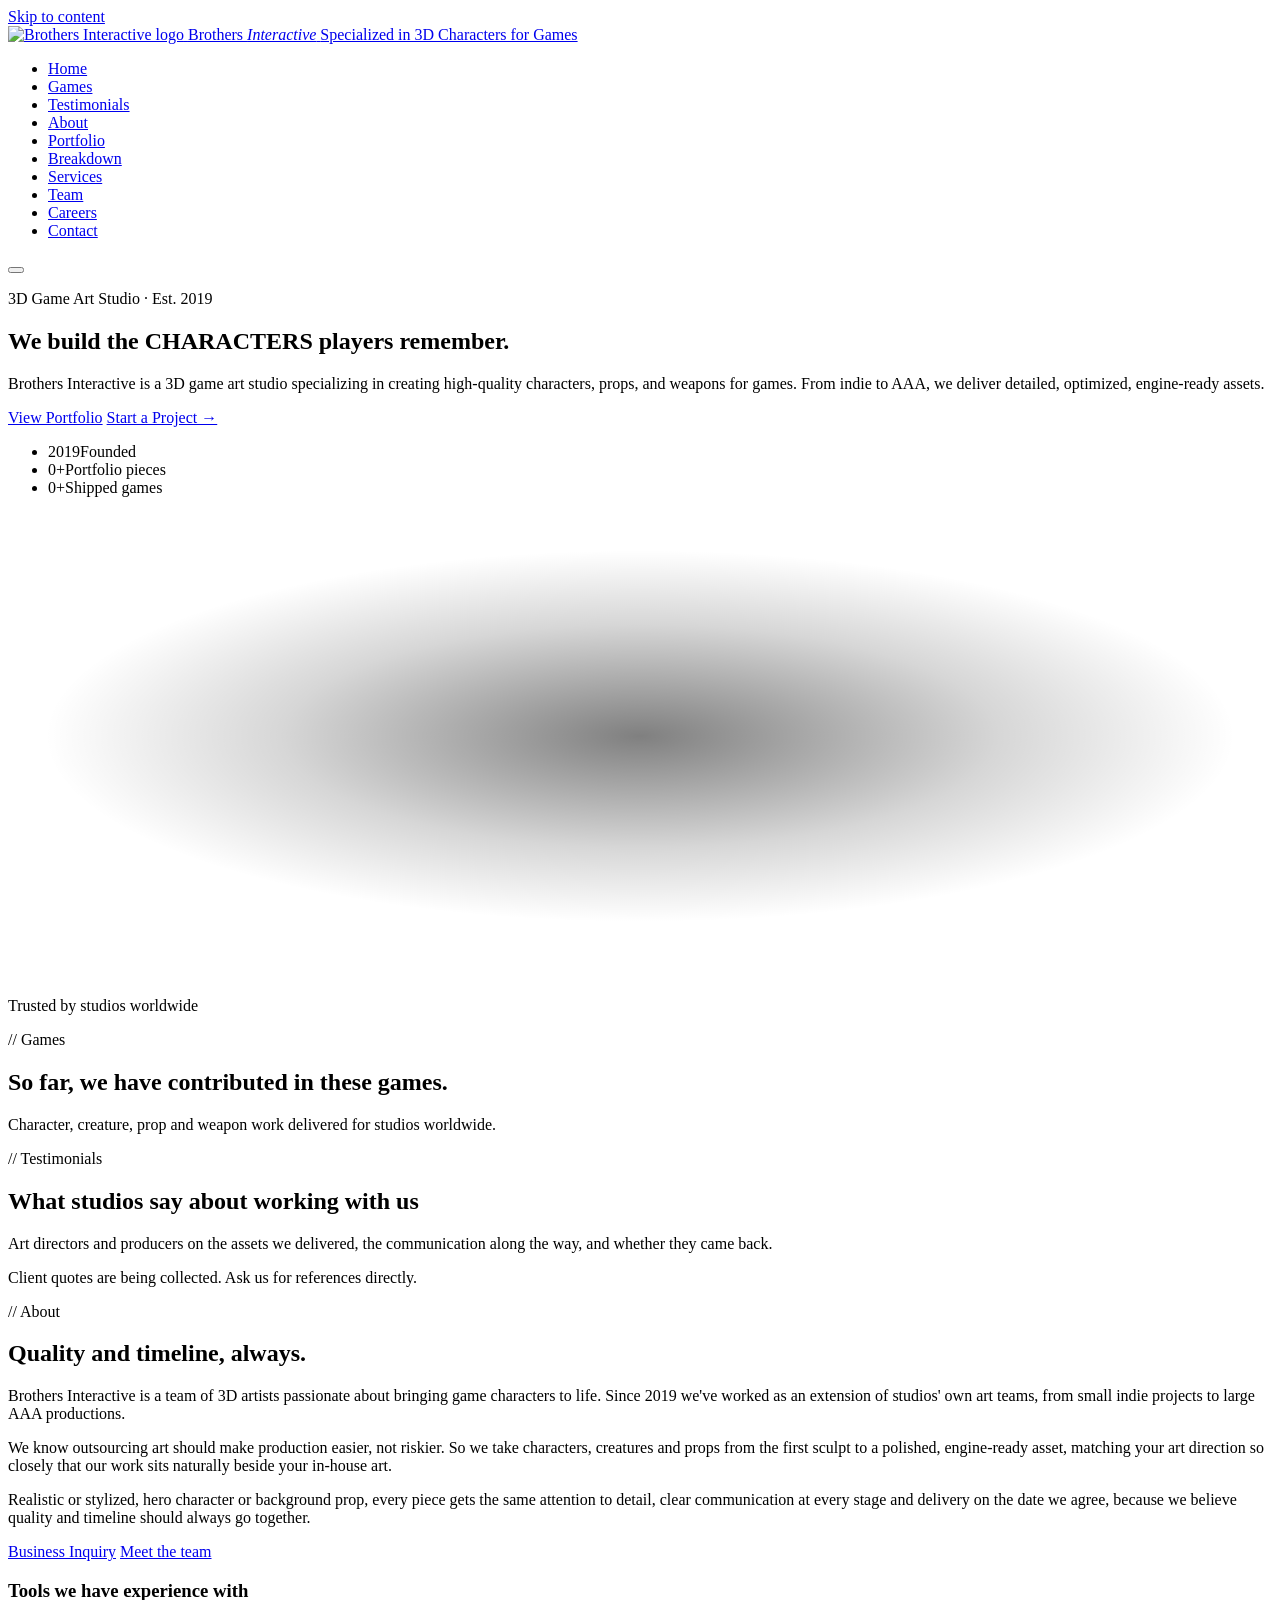
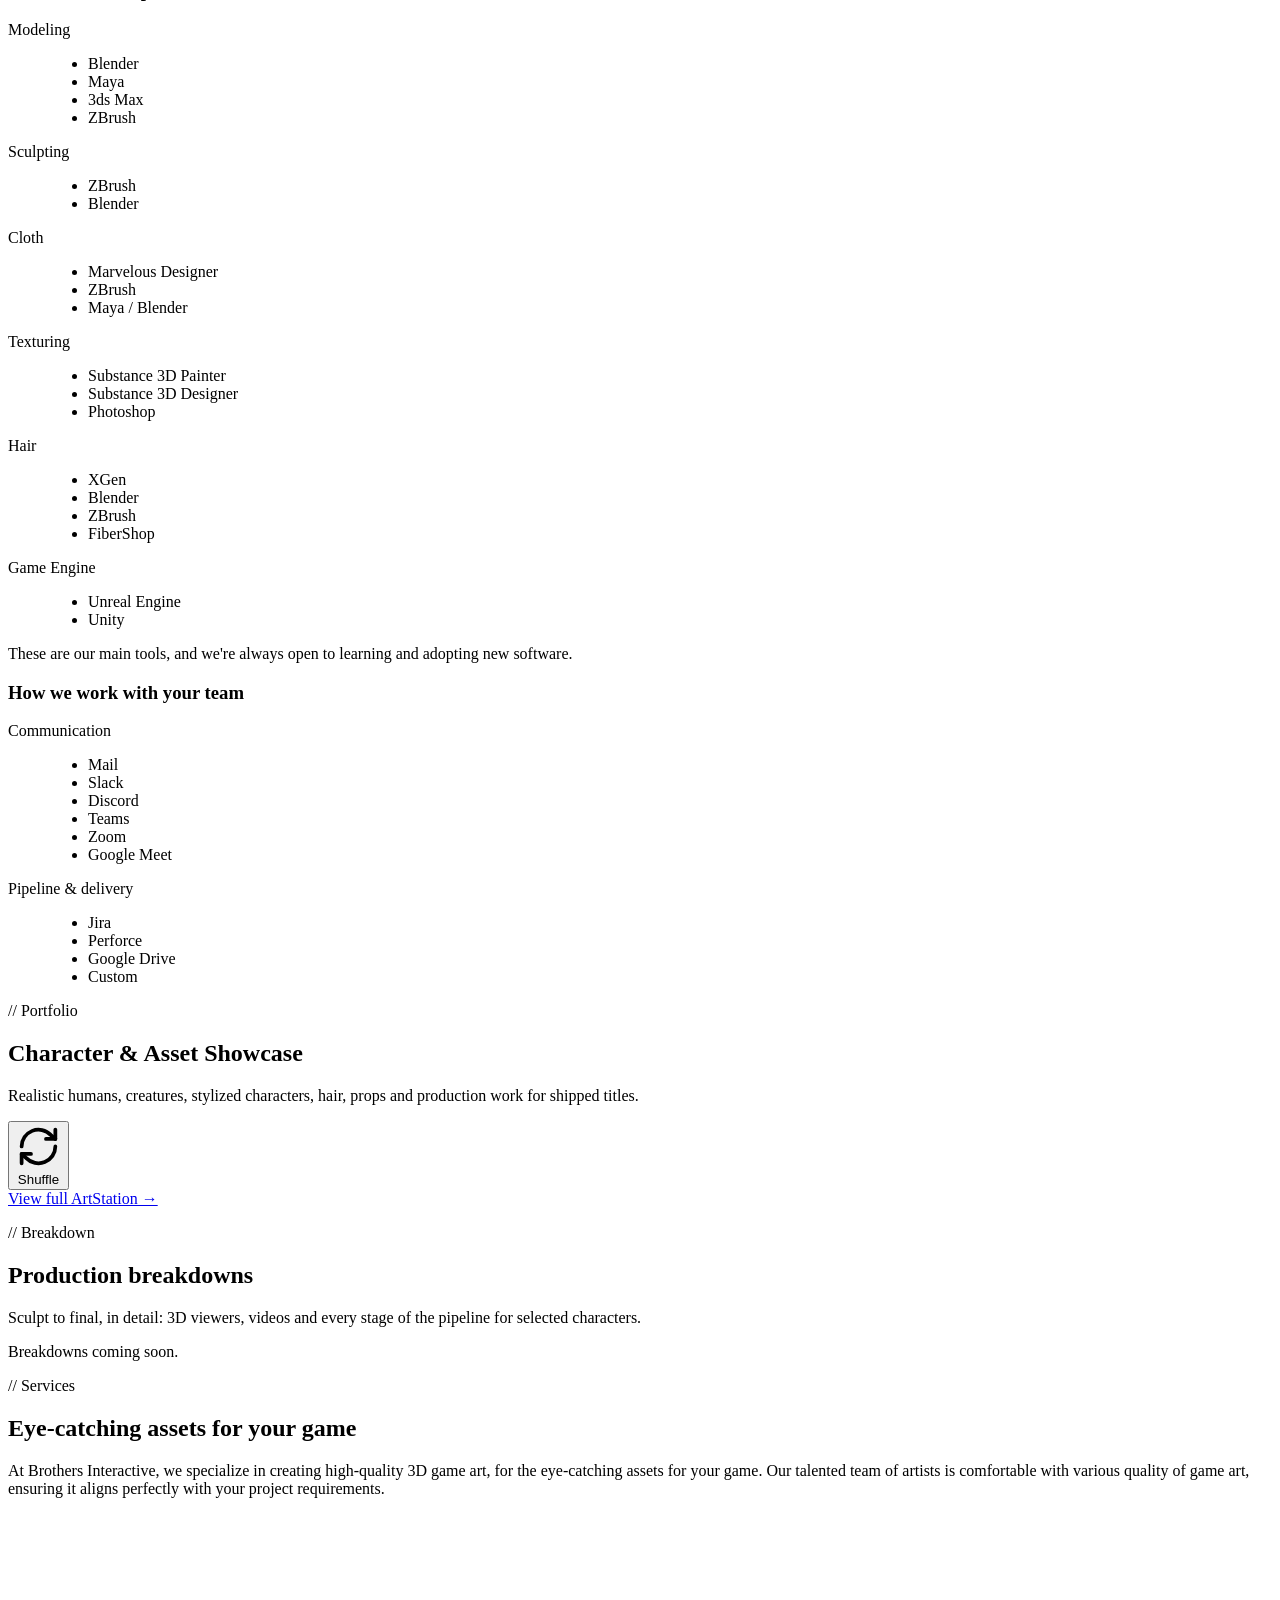
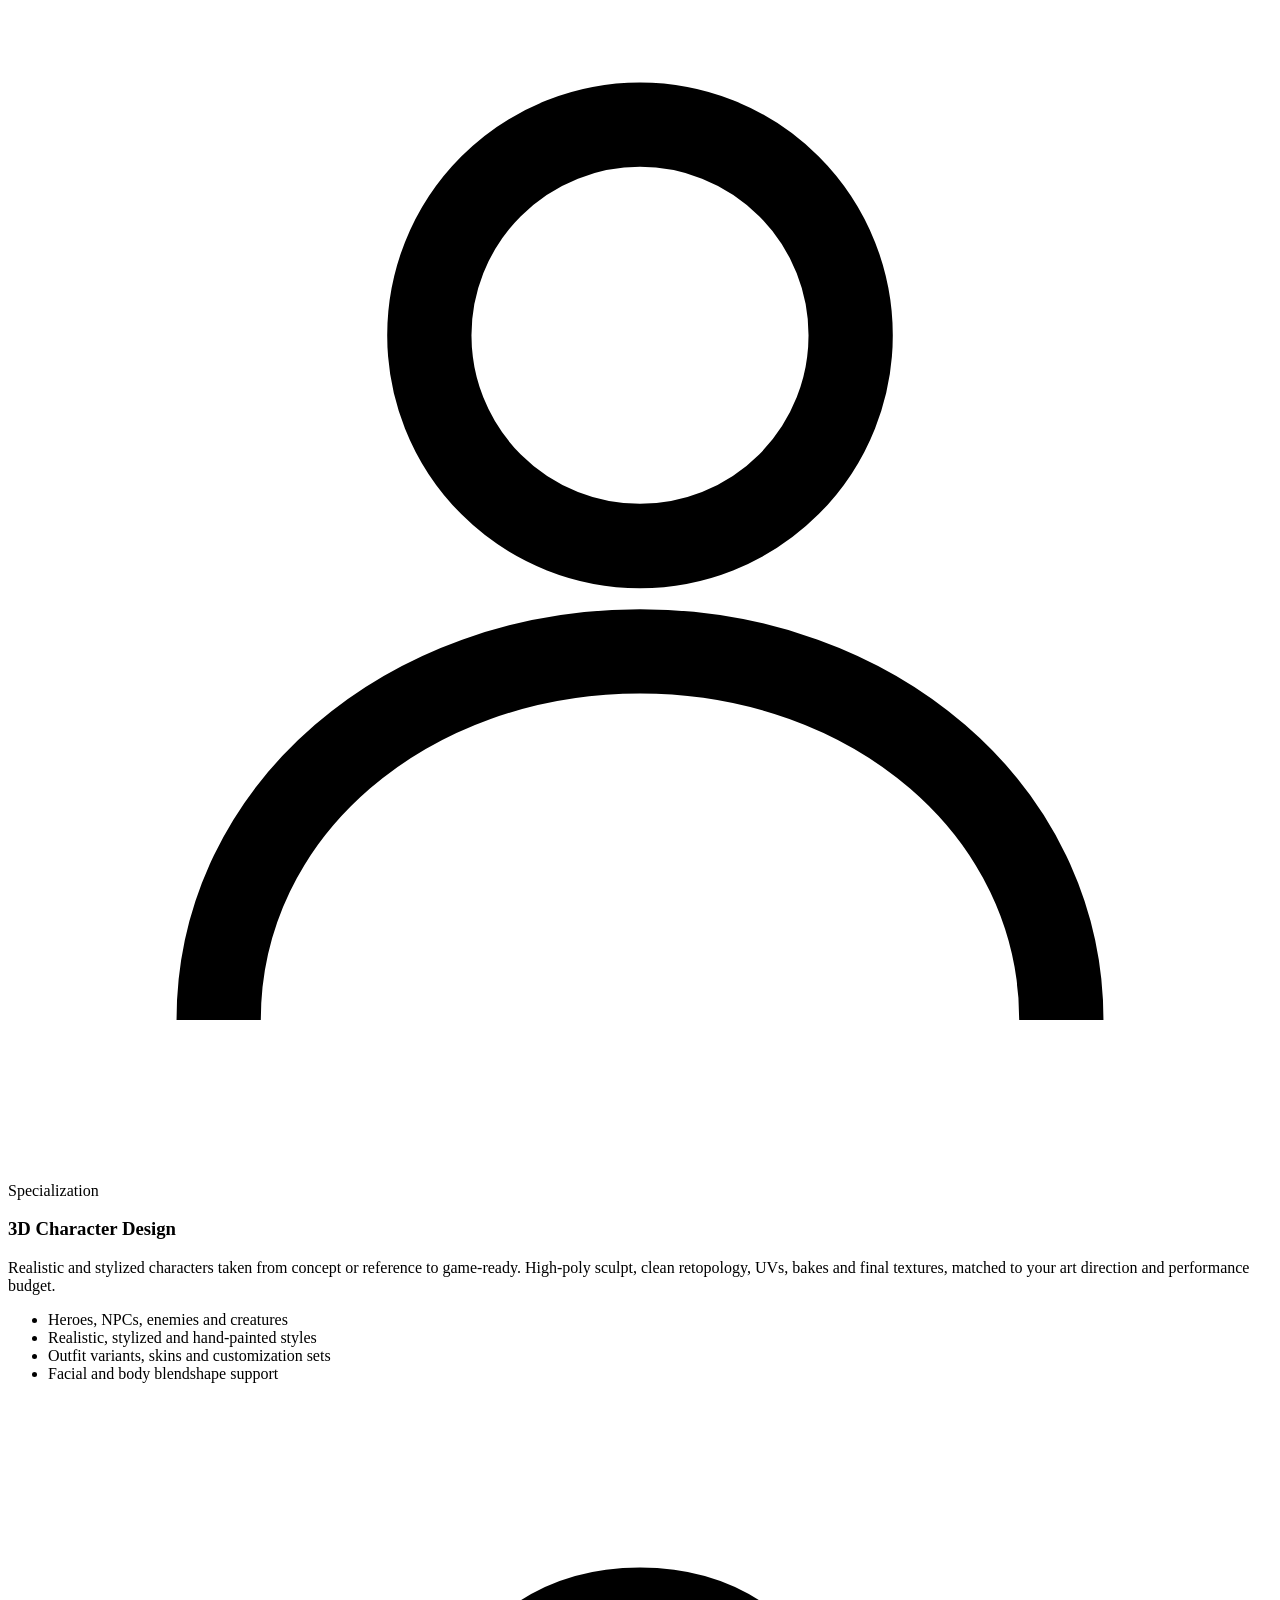
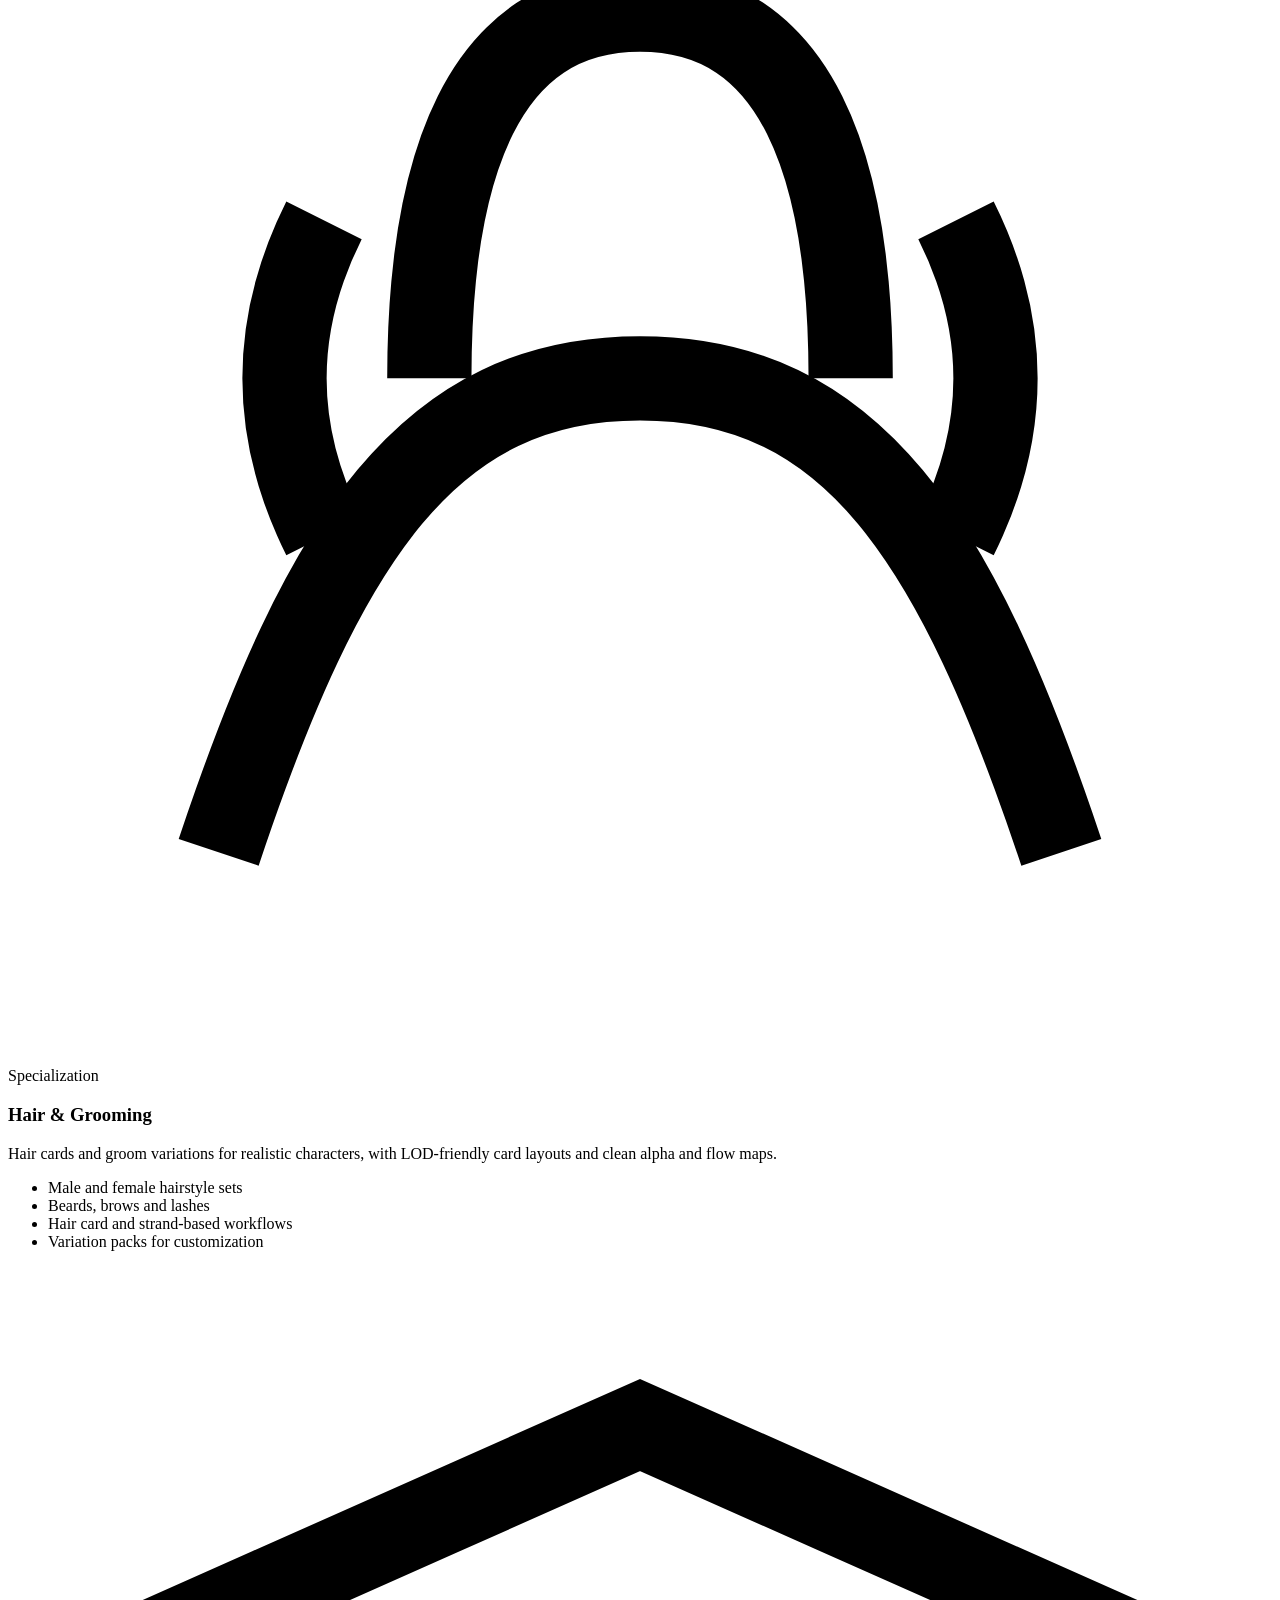
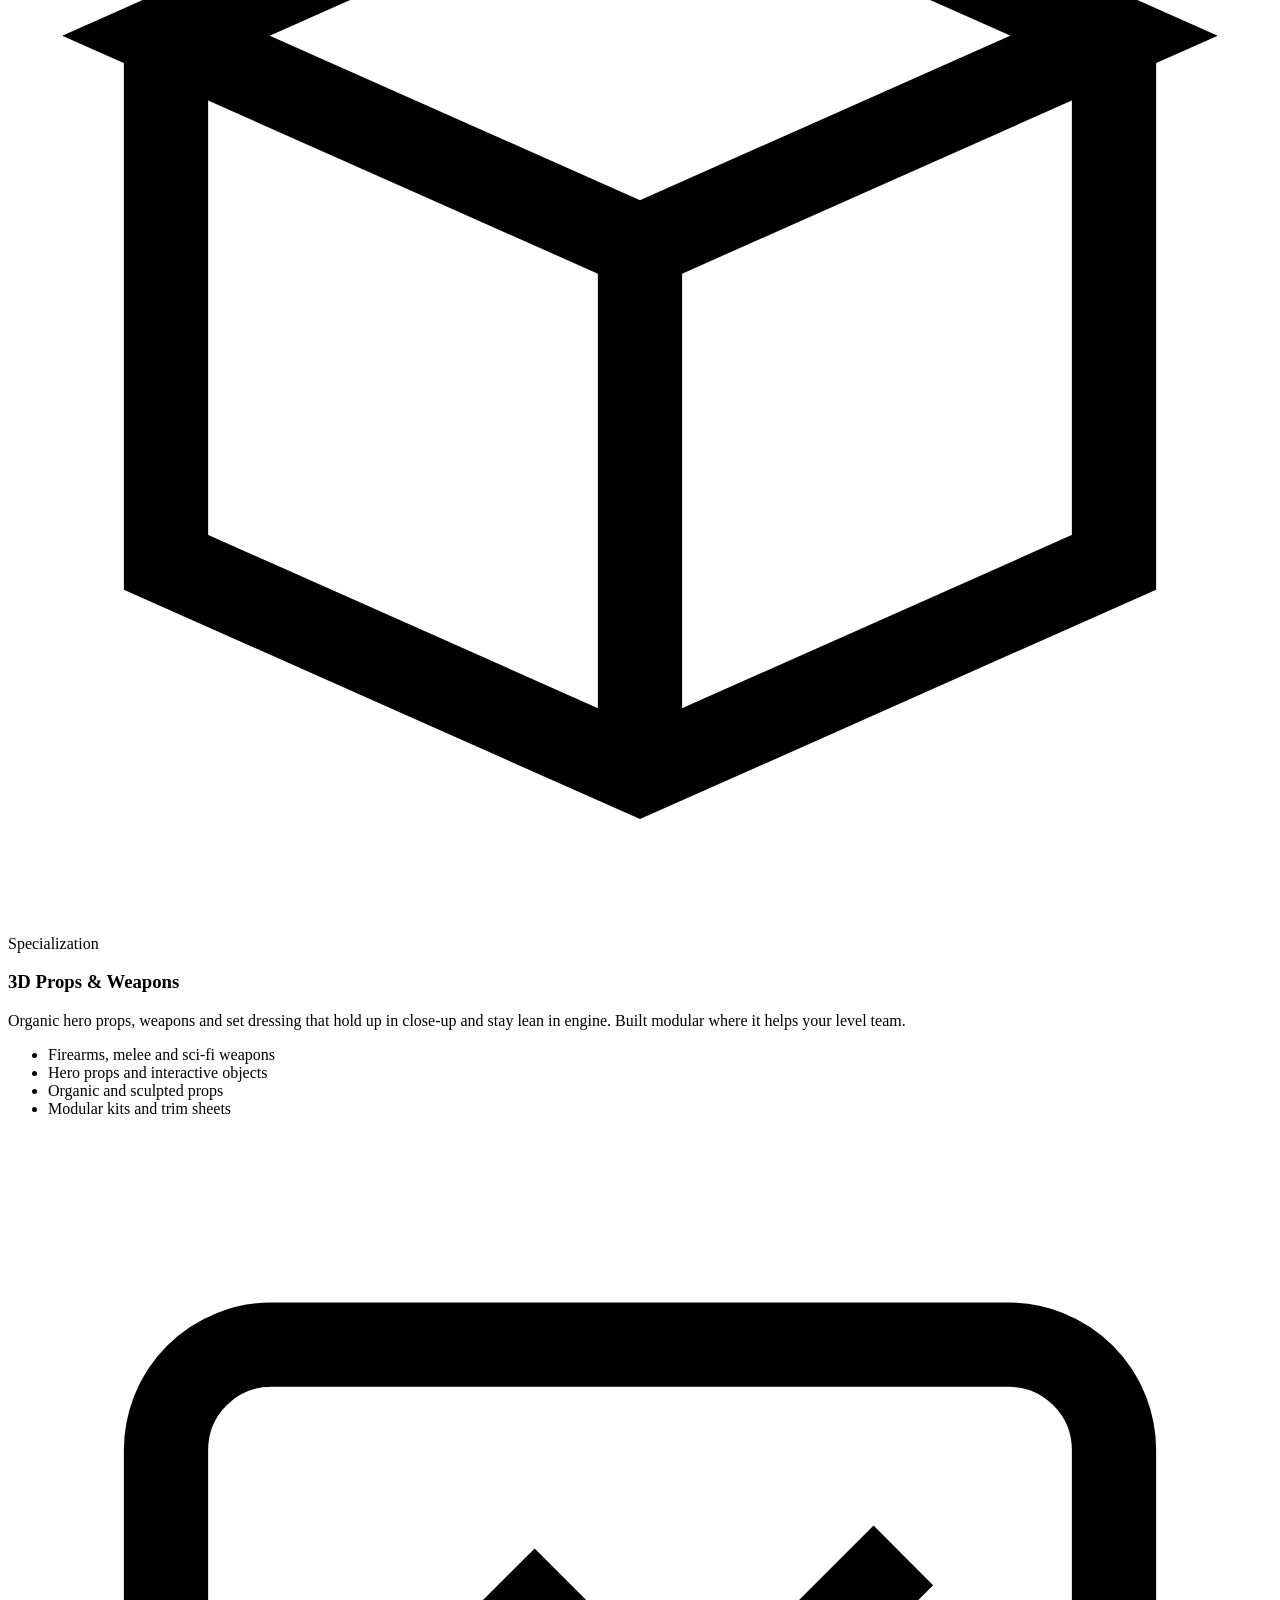
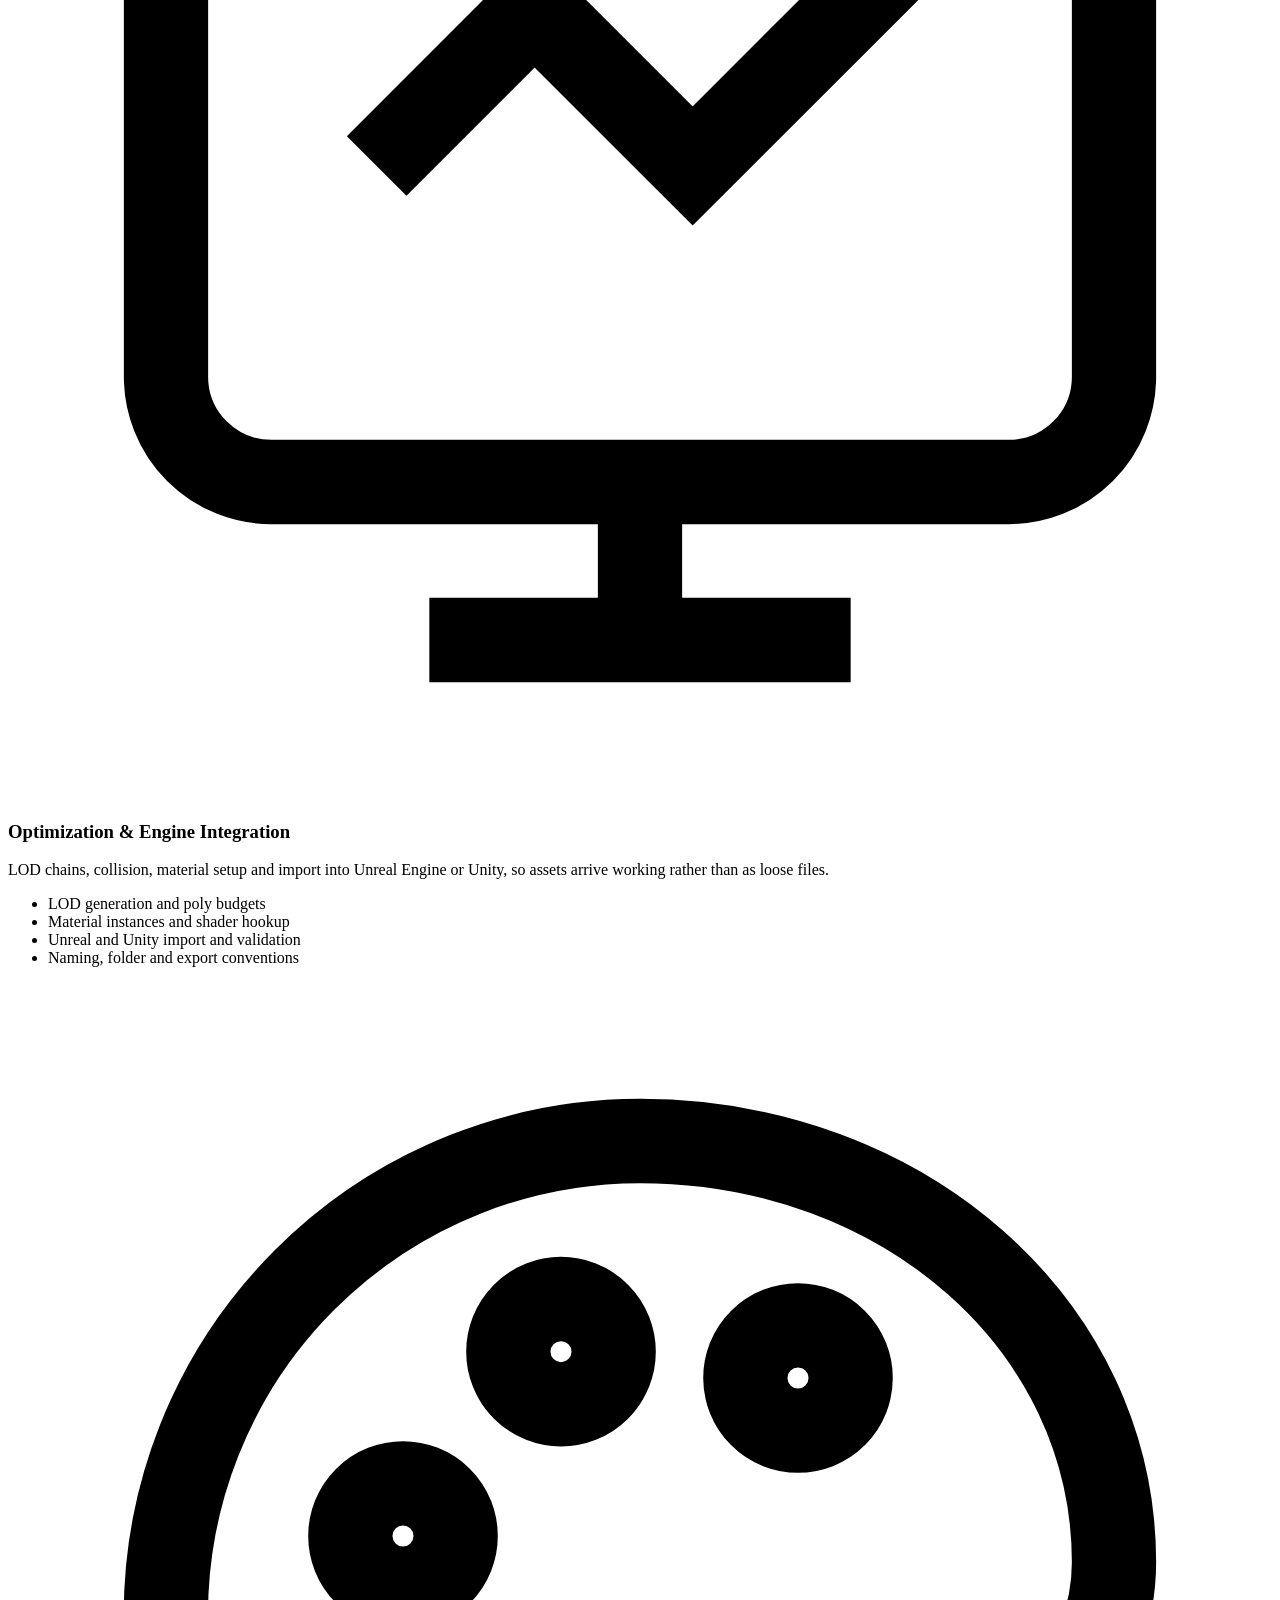
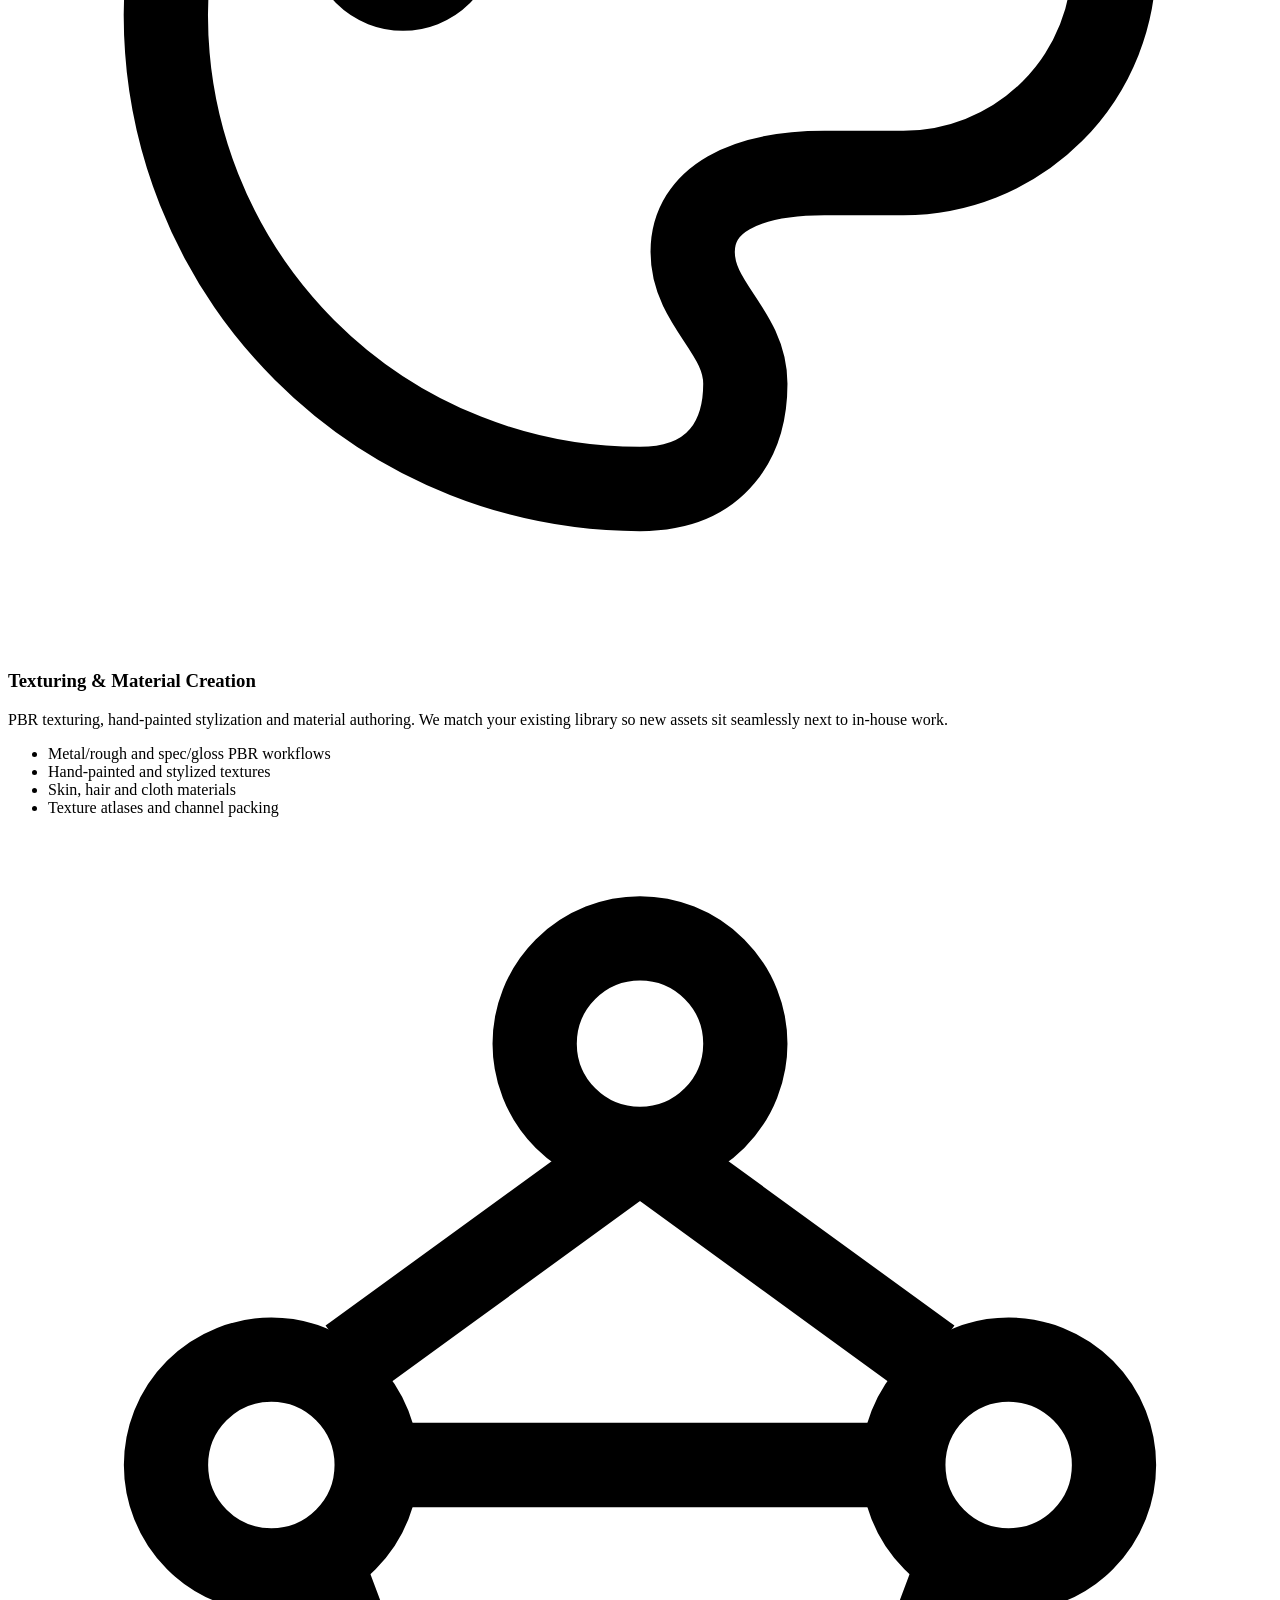
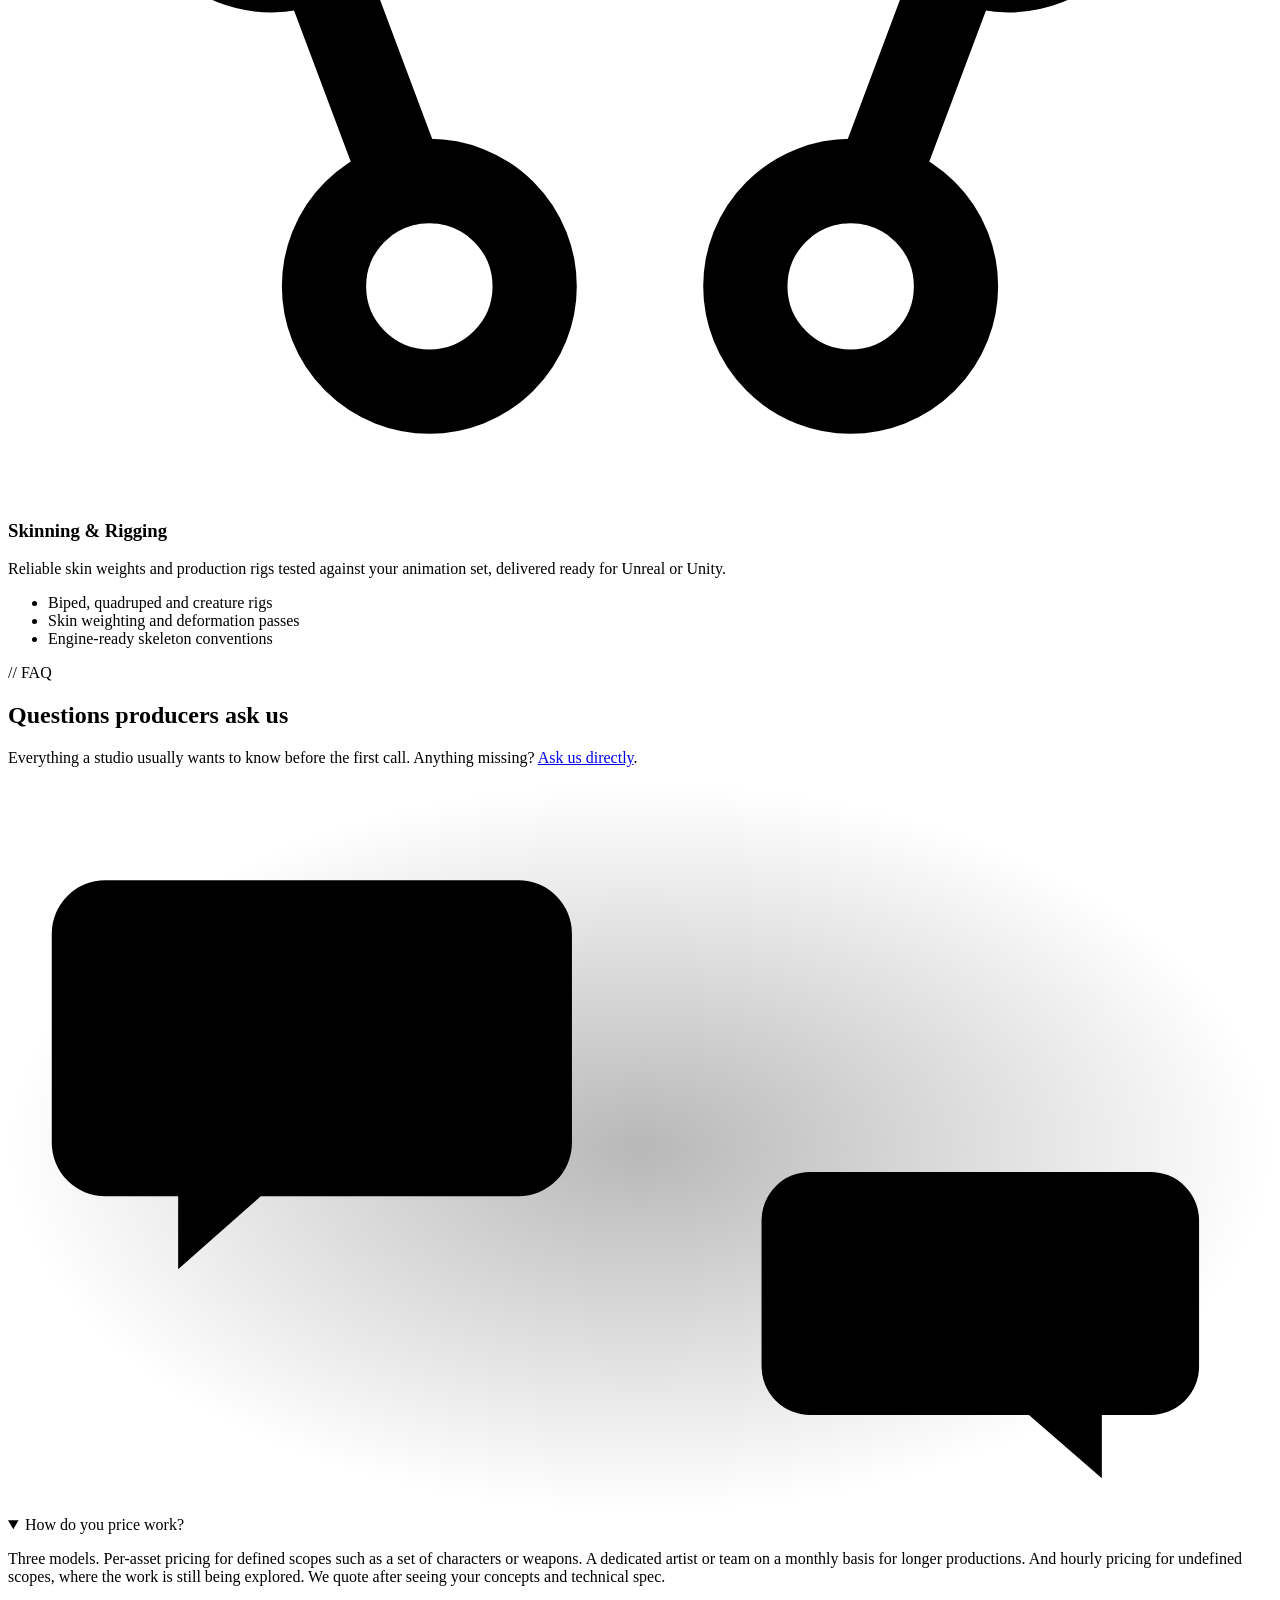
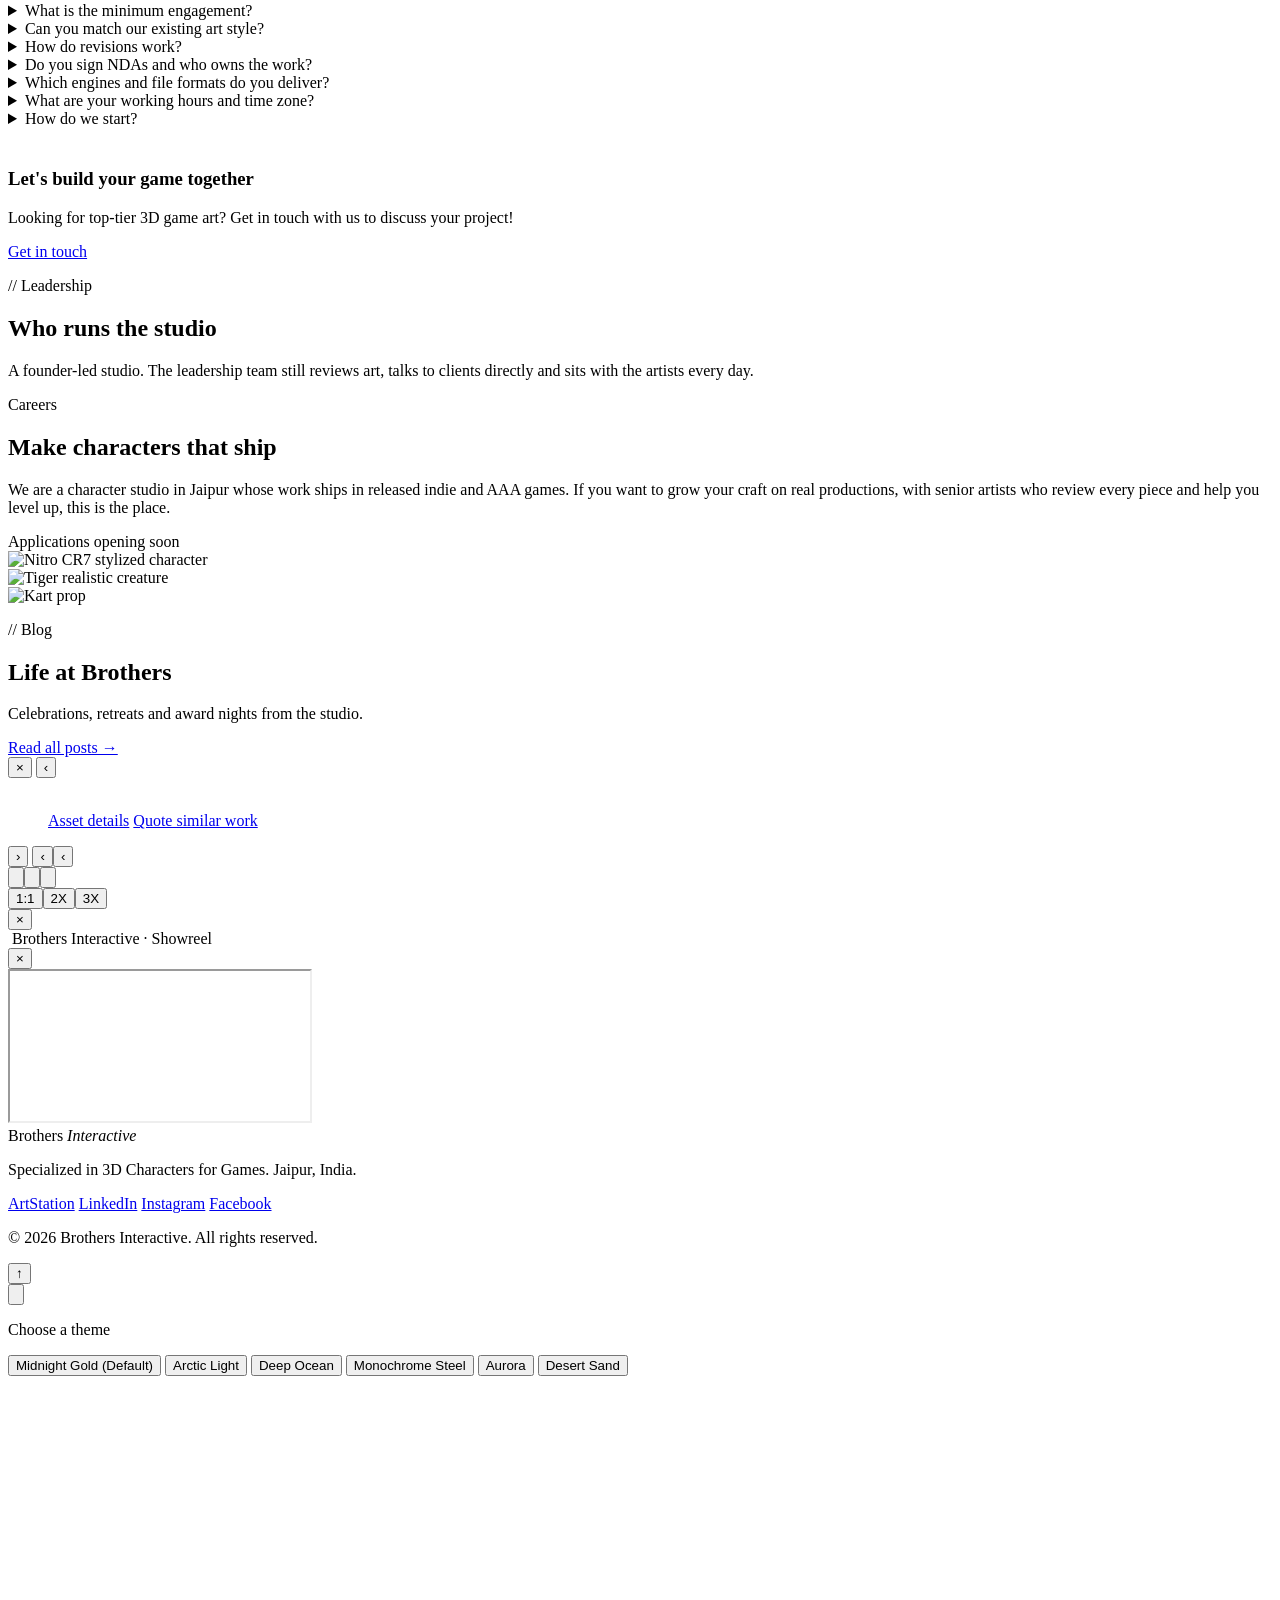
==== commit 64833992: "Games: every game gets its own shareable link (/games/wavetale/) Opening a trailer changes the addre" ====
--- a/index.html
+++ b/index.html
@@ -50,8 +50,8 @@
   <link rel="icon" href="assets/img/brand/favicon.png" />
   <link rel="preload" href="assets/fonts/orbitron-var-latin.woff2" as="font" type="font/woff2" crossorigin />
   <link rel="preload" href="assets/fonts/rajdhani-400-latin.woff2" as="font" type="font/woff2" crossorigin />
-  <link rel="stylesheet" href="css/fonts.css?v=20261004t142" />
-  <link rel="stylesheet" href="css/style.css?v=20261004t142" />
+  <link rel="stylesheet" href="css/fonts.css?v=20261015t143" />
+  <link rel="stylesheet" href="css/style.css?v=20261015t143" />
   <script>try { var q = (location.search.match(/[?&]theme=([a-z]+)/) || [])[1]; var t = q || localStorage.getItem("bi-theme"); if (t && t !== "midnight" && "arctic ocean steel aurora desert".split(" ").indexOf(t) !== -1) document.documentElement.setAttribute("data-theme", t); } catch (e) {}</script>
 </head>
 <body>
@@ -590,9 +590,9 @@
     </div>
   </div>
 
-  <script src="js/urls.js?v=20261004t142"></script>
-  <script src="js/data.js?v=20261004t142"></script>
-  <script src="js/script.js?v=20261004t142"></script>
+  <script src="js/urls.js?v=20261015t143"></script>
+  <script src="js/data.js?v=20261015t143"></script>
+  <script src="js/script.js?v=20261015t143"></script>
   <!--/FOOTER-->
 </body>
 </html>
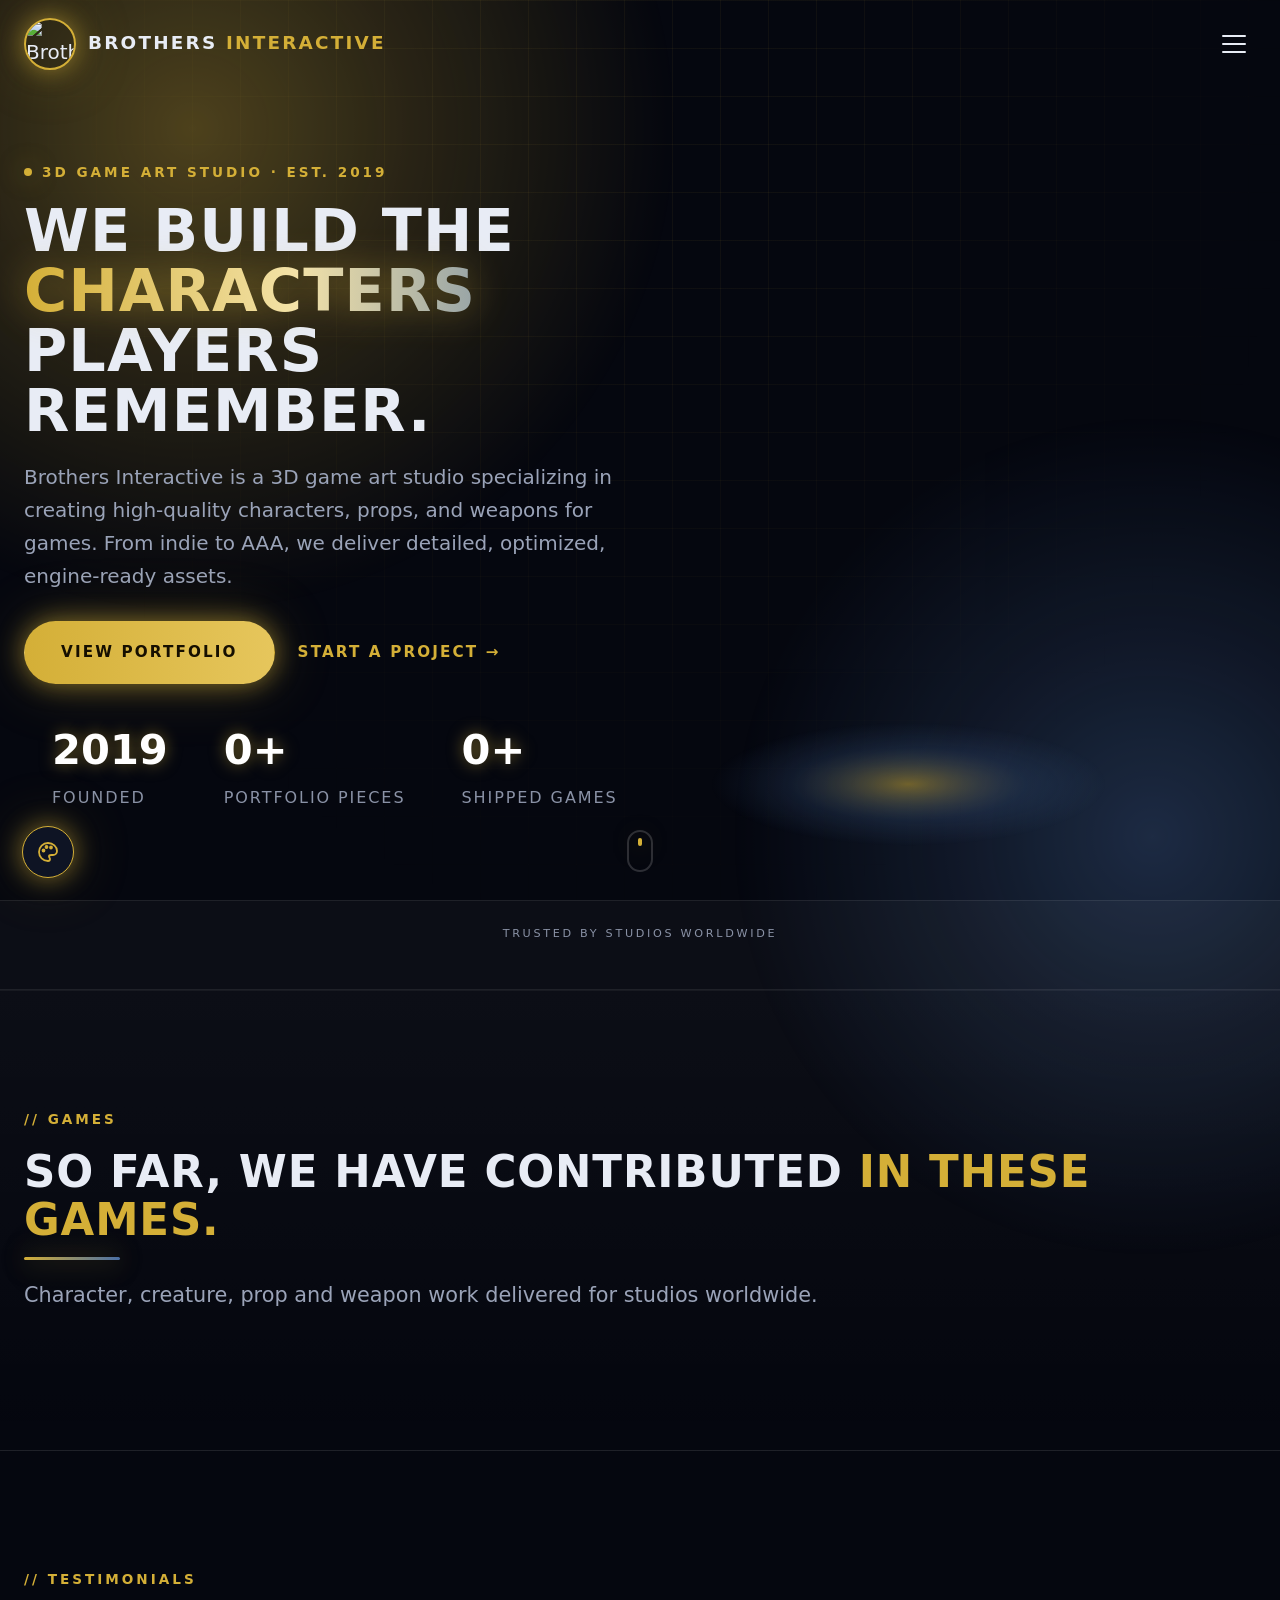
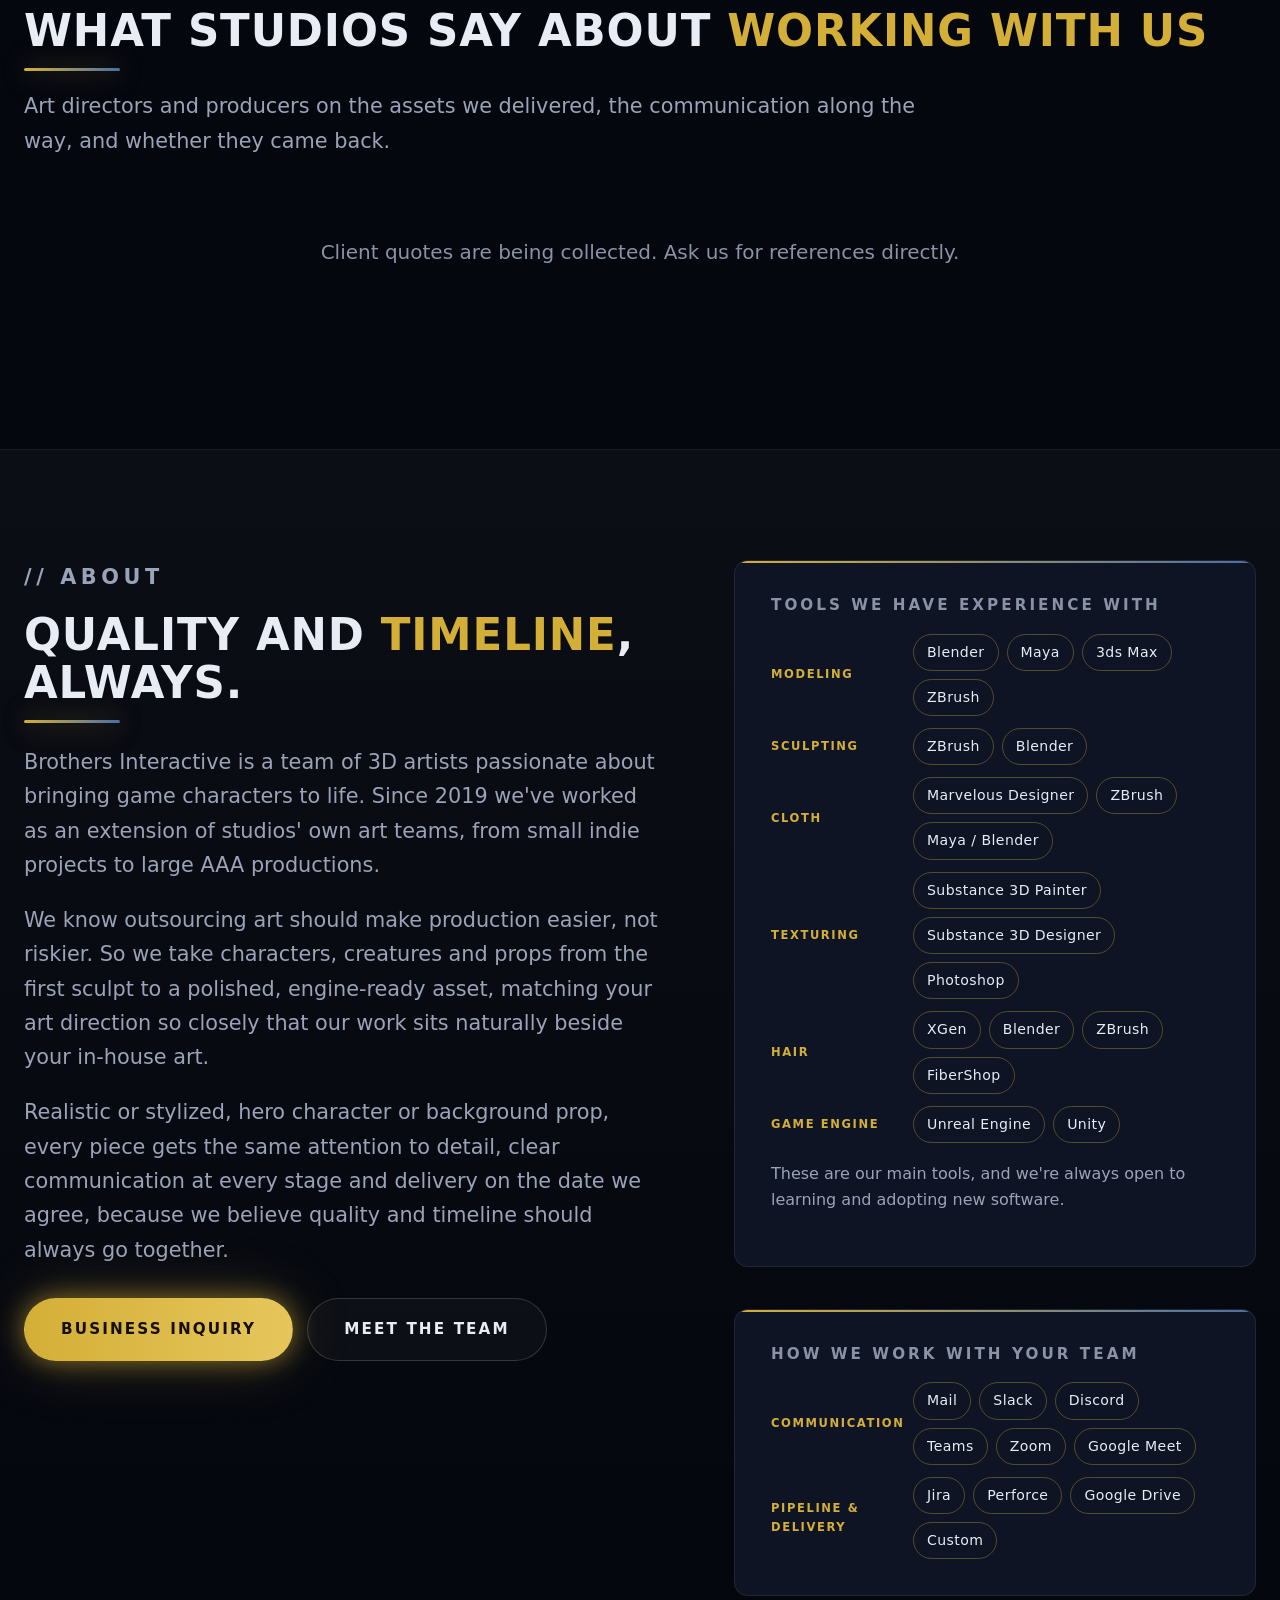
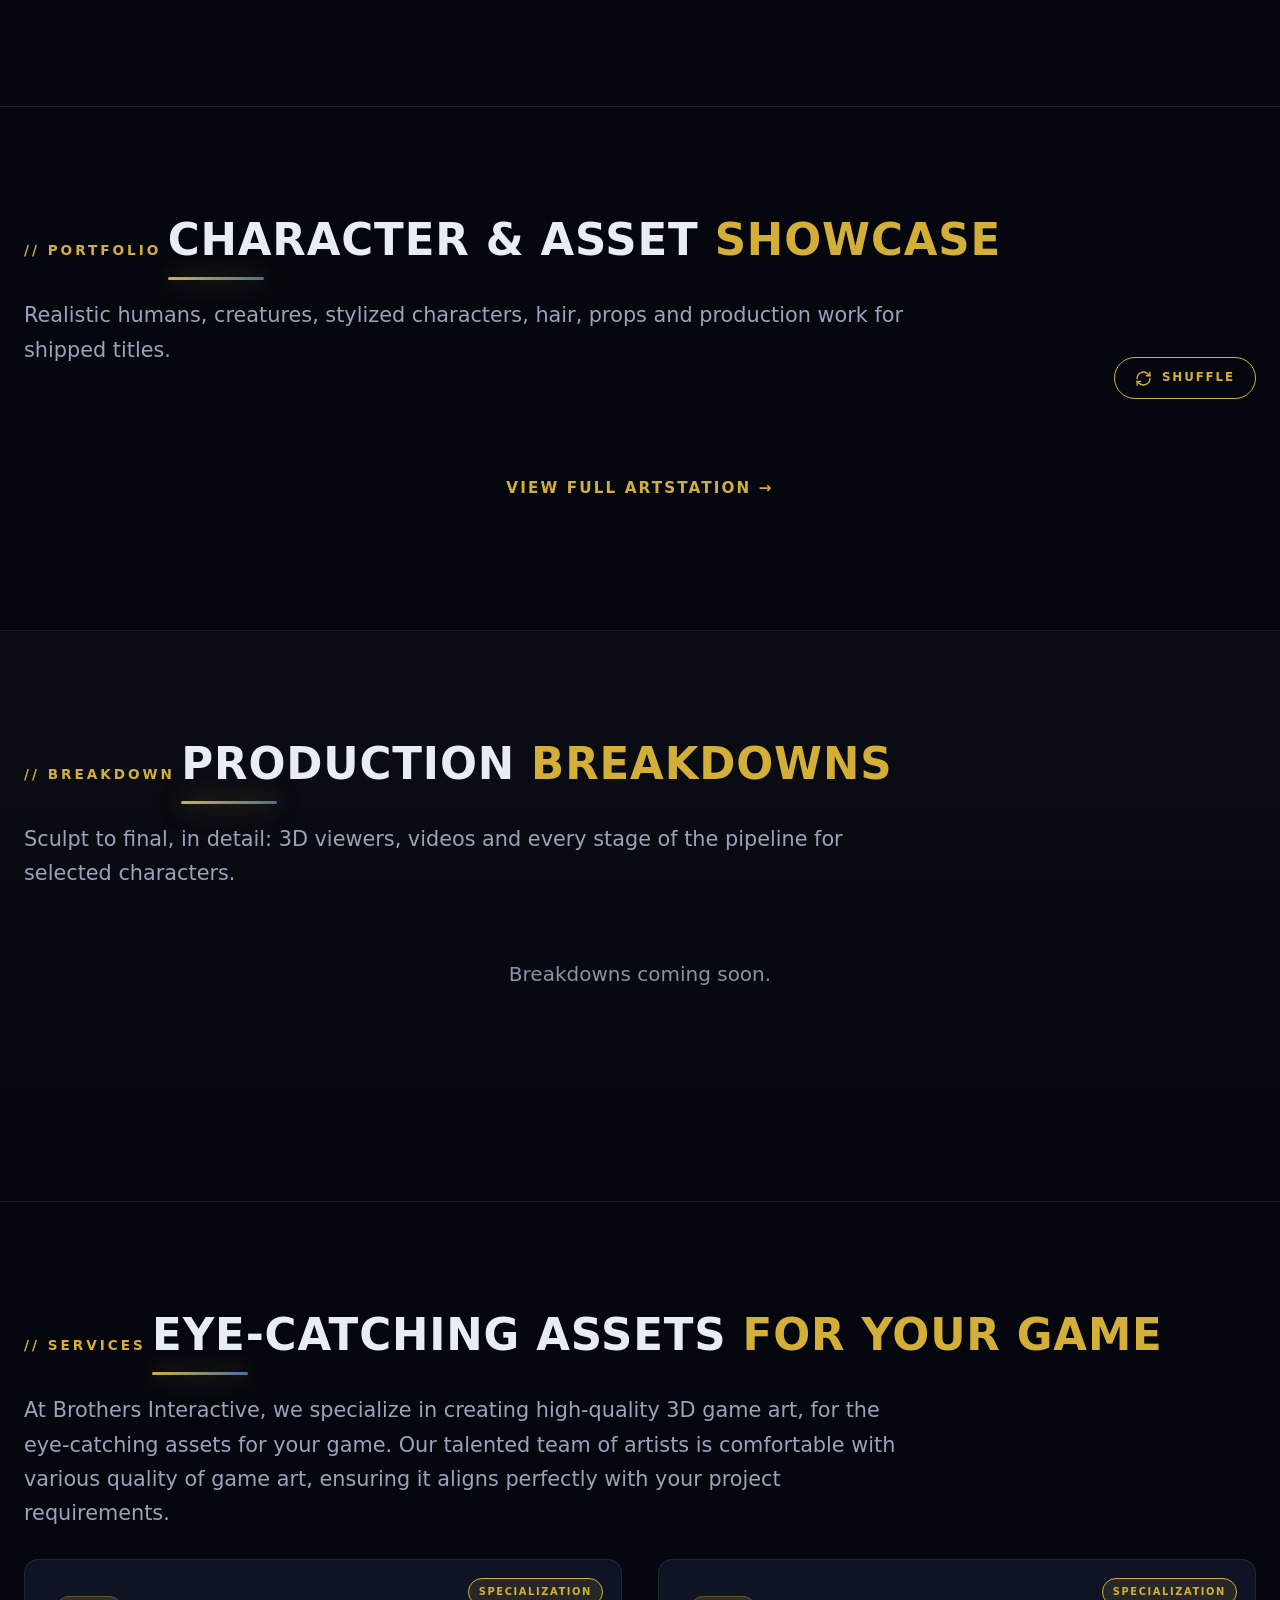
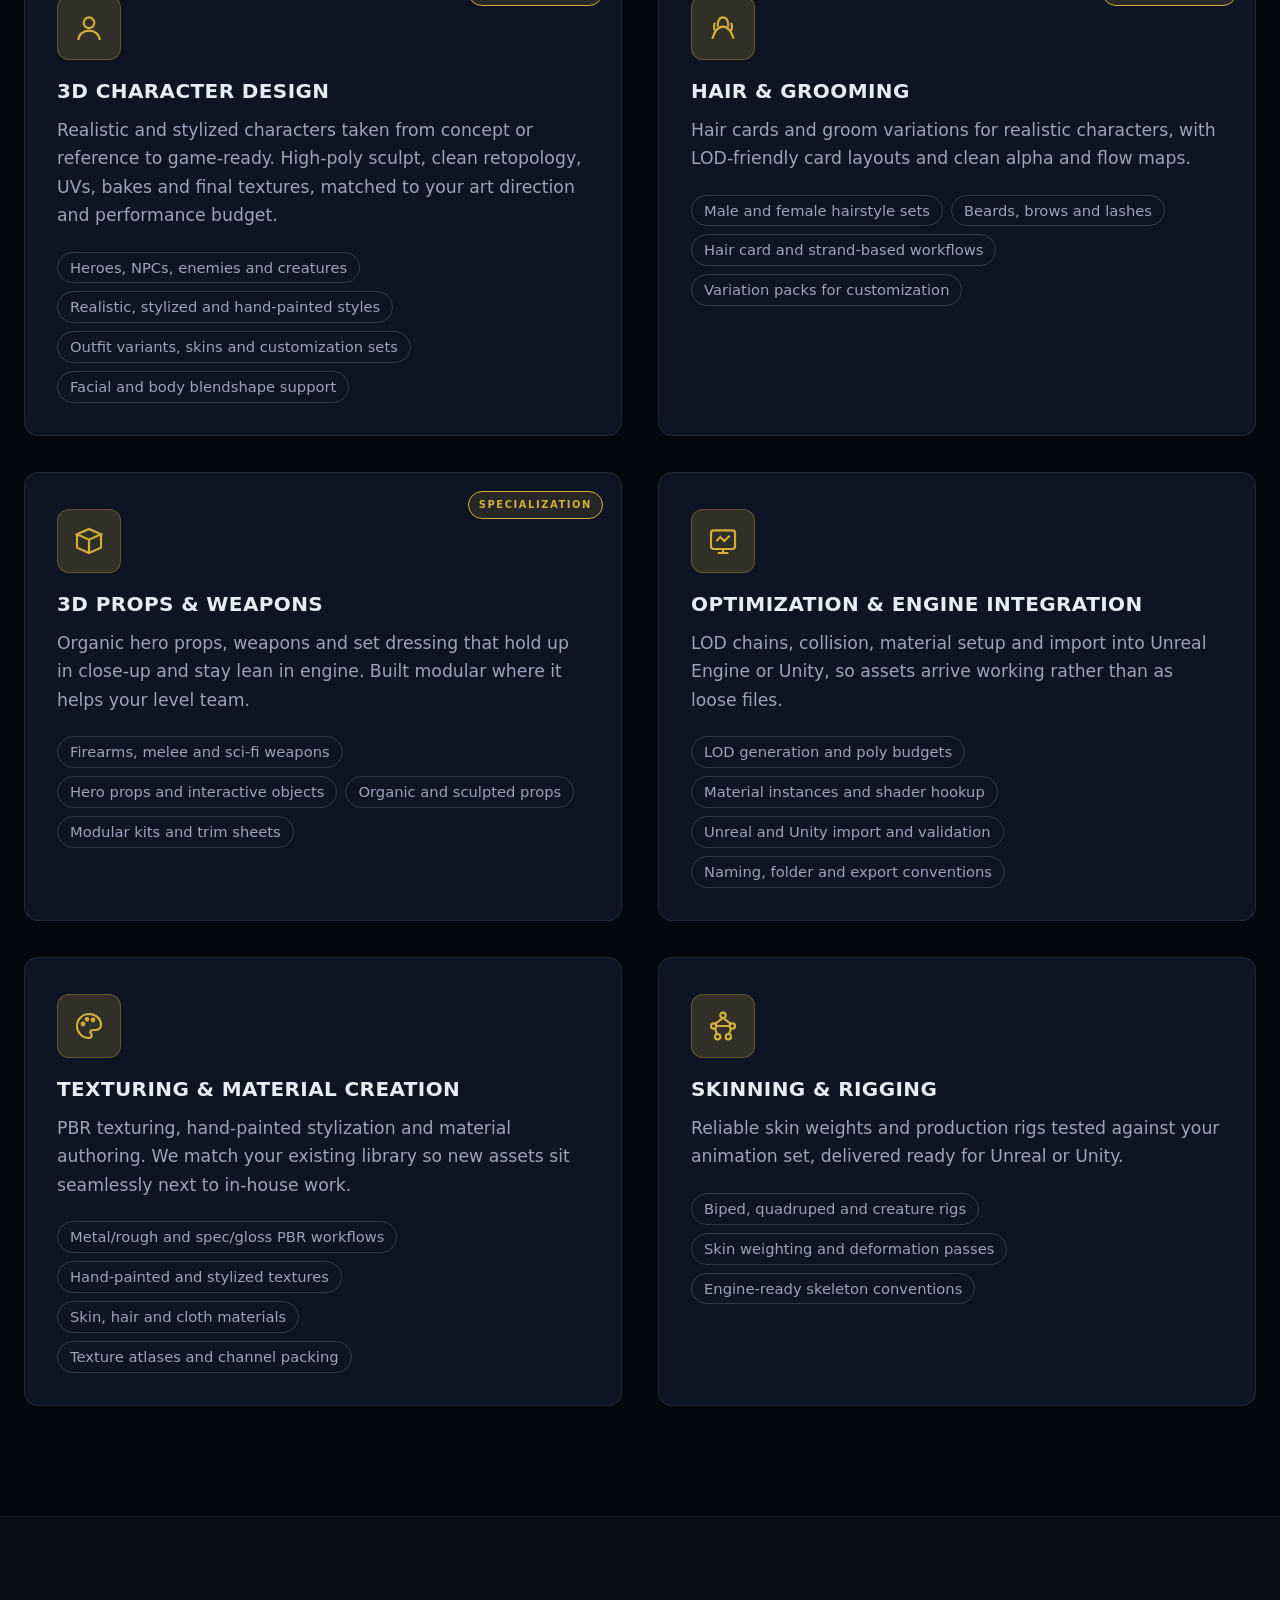
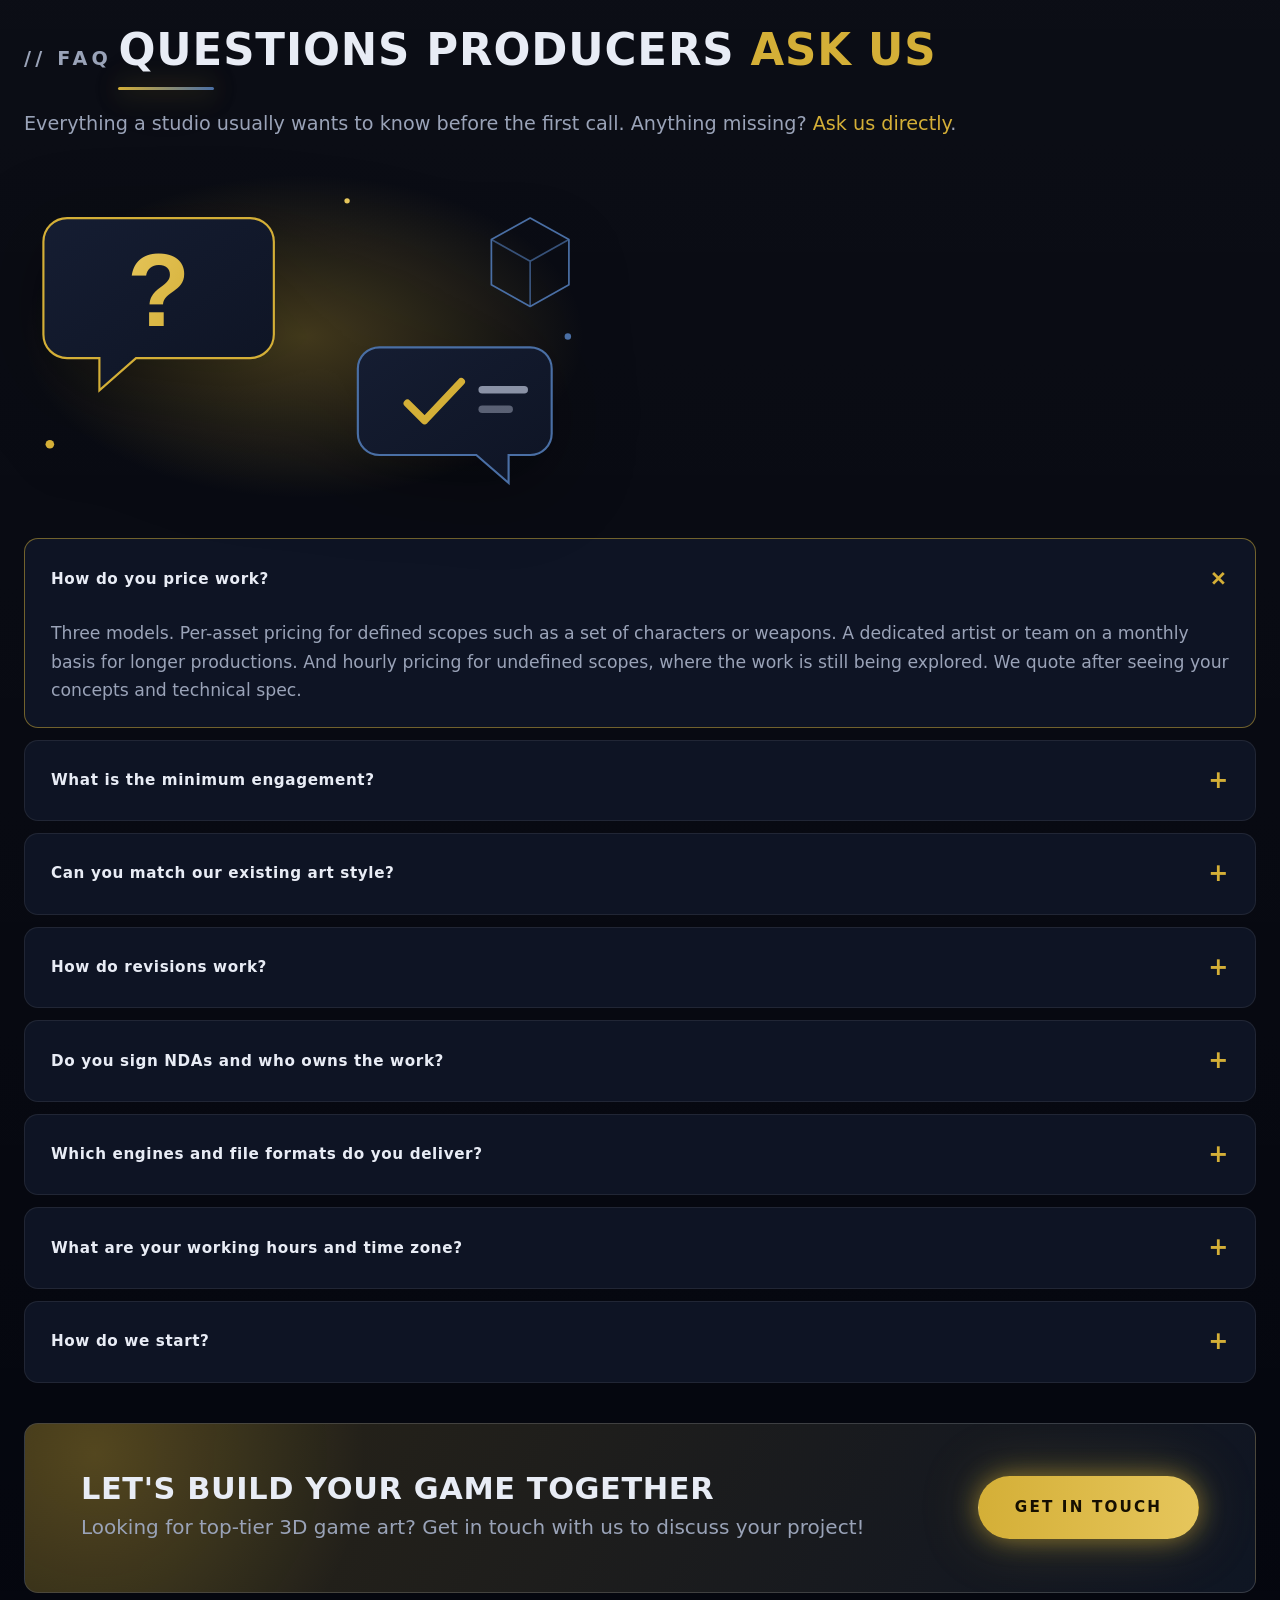
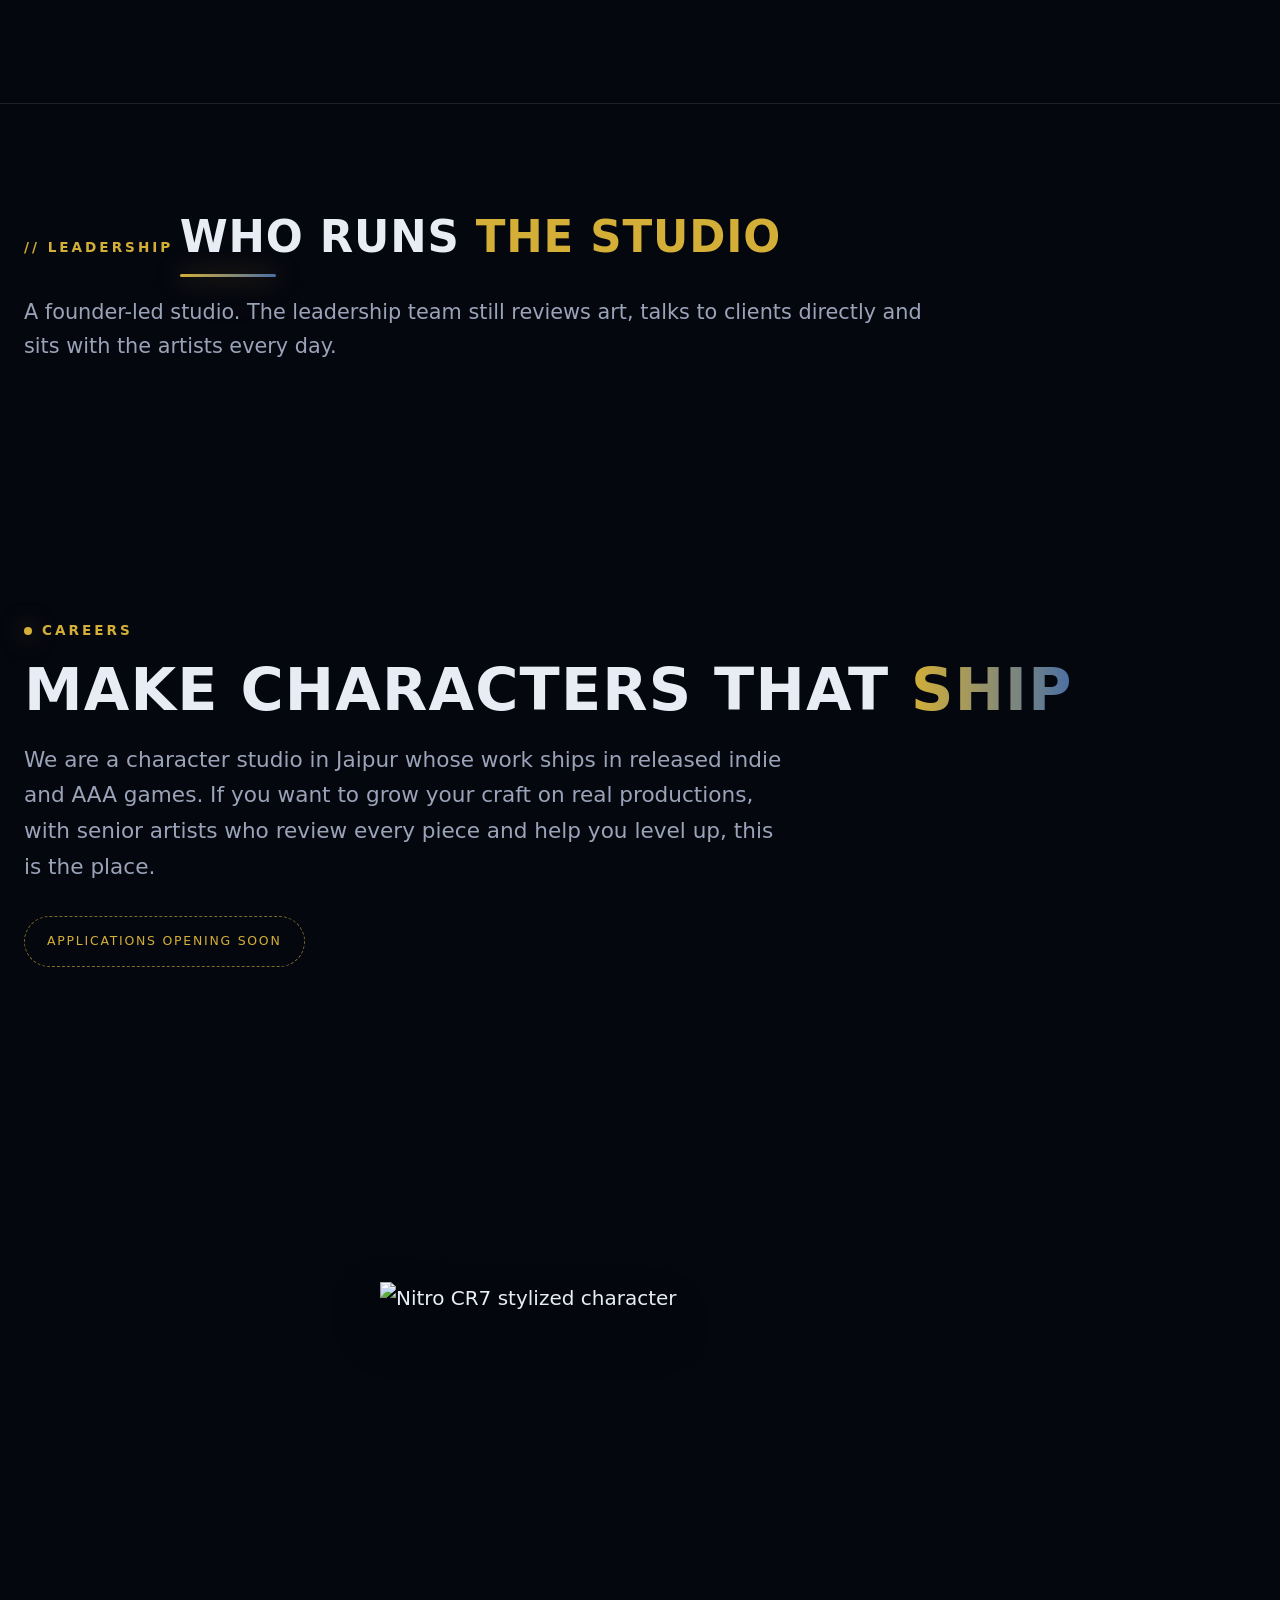
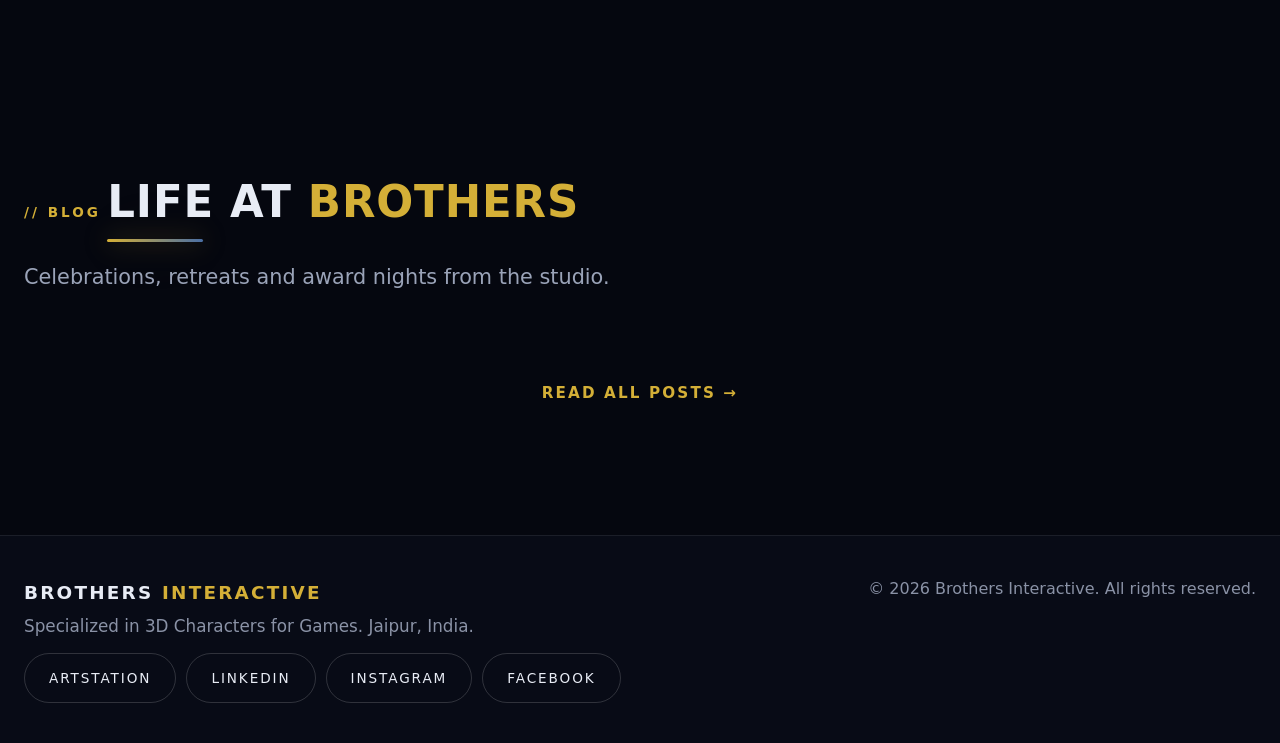
==== commit ee62425f: "Trailers: the site stays visible behind the video (backdrop 50%, light blur) The artwork viewer keep" ====
--- a/index.html
+++ b/index.html
@@ -50,8 +50,8 @@
   <link rel="icon" href="assets/img/brand/favicon.png" />
   <link rel="preload" href="assets/fonts/orbitron-var-latin.woff2" as="font" type="font/woff2" crossorigin />
   <link rel="preload" href="assets/fonts/rajdhani-400-latin.woff2" as="font" type="font/woff2" crossorigin />
-  <link rel="stylesheet" href="css/fonts.css?v=20261015t143" />
-  <link rel="stylesheet" href="css/style.css?v=20261015t143" />
+  <link rel="stylesheet" href="css/fonts.css?v=20261015t144" />
+  <link rel="stylesheet" href="css/style.css?v=20261015t144" />
   <script>try { var q = (location.search.match(/[?&]theme=([a-z]+)/) || [])[1]; var t = q || localStorage.getItem("bi-theme"); if (t && t !== "midnight" && "arctic ocean steel aurora desert".split(" ").indexOf(t) !== -1) document.documentElement.setAttribute("data-theme", t); } catch (e) {}</script>
 </head>
 <body>
@@ -590,9 +590,9 @@
     </div>
   </div>
 
-  <script src="js/urls.js?v=20261015t143"></script>
-  <script src="js/data.js?v=20261015t143"></script>
-  <script src="js/script.js?v=20261015t143"></script>
+  <script src="js/urls.js?v=20261015t144"></script>
+  <script src="js/data.js?v=20261015t144"></script>
+  <script src="js/script.js?v=20261015t144"></script>
   <!--/FOOTER-->
 </body>
 </html>
--- a/css/style.css
+++ b/css/style.css
@@ -0,0 +1,1559 @@
+/* =====================================================================
+   Brothers Interactive — Dark Neon Theme
+   ===================================================================== */
+
+:root {
+  /* ---- Theme tokens (default: Midnight Gold). Alternate themes override these below. ---- */
+  --bg: #05070f;
+  --bg-rgb: 5, 7, 15;
+  --bg-2: #080b16;
+  --surface: #0e1424;
+  --surface-2: #151d32;
+  --tint: rgba(255, 255, 255, 0.03);
+  --border: rgba(255, 255, 255, 0.08);
+  --border-strong: rgba(255, 255, 255, 0.16);
+
+  --text: #e8ecf5;
+  --text-strong: #ffffff;
+  --text-muted: #9aa3b8;
+  --text-dim: #8a92a6;   /* readable on every dark surface (4.8:1 or better; was #6b7389, under 4.5:1) */
+
+  --accent: #d4af37;
+  --accent-rgb: 212, 175, 55;
+  --accent-bright: #e6c65c;
+  --accent-light: #f3e2a8;
+  --accent-soft: rgba(var(--accent-rgb), 0.18);
+  --on-accent: #160f00;
+
+  --accent-2: #4a6fa5;
+  --accent-2-rgb: 74, 111, 165;
+  --accent-2-soft: rgba(var(--accent-2-rgb), 0.16);
+
+  --success: #8fd6a0;
+  --glow-opacity: 0.35;
+  --grid-opacity: 0.06;
+
+  --glow: 0 0 24px rgba(var(--accent-rgb), 0.55), 0 0 60px rgba(var(--accent-rgb), 0.25);
+  --glow-2: 0 0 24px rgba(var(--accent-2-rgb), 0.5), 0 0 60px rgba(var(--accent-2-rgb), 0.22);
+
+  --font-display: "Orbitron", "Rajdhani", system-ui, sans-serif;
+  --font-body: "Rajdhani", "Segoe UI", system-ui, sans-serif;
+
+  --radius: 14px;
+  --radius-sm: 8px;
+  --container: 1800px;
+  --header-h: 88px;
+  --ease: cubic-bezier(0.22, 1, 0.36, 1);
+}
+
+/* ---------- Alternate themes ---------- */
+[data-theme="arctic"] {
+  --bg: #f4f7fb; --bg-rgb: 244, 247, 251; --bg-2: #ffffff; --surface: #ffffff; --surface-2: #eef2f8;
+  --tint: rgba(10, 20, 40, 0.04); --border: rgba(10, 20, 40, 0.09); --border-strong: rgba(10, 20, 40, 0.18);
+  --text: #101828; --text-strong: #0b1220; --text-muted: #475467; --text-dim: #5d6678;
+  --accent: #0a84d6; --accent-rgb: 10, 132, 214; --accent-bright: #2ea0ee; --accent-light: #0a84d6; --on-accent: #ffffff;
+  --accent-2: #e0257f; --accent-2-rgb: 224, 37, 127;
+  --success: #12b76a; --glow-opacity: 0.16; --grid-opacity: 0.08;
+  --glow: 0 8px 24px rgba(var(--accent-rgb), 0.28), 0 0 0 1px rgba(var(--accent-rgb), 0.15);
+  --glow-2: 0 8px 24px rgba(var(--accent-2-rgb), 0.25), 0 0 0 1px rgba(var(--accent-2-rgb), 0.15);
+}
+[data-theme="ocean"] {
+  --bg: #050e12; --bg-rgb: 5, 14, 18; --bg-2: #081419; --surface: #0c1d24; --surface-2: #122832;
+  --accent: #14b8a6; --accent-rgb: 20, 184, 166; --accent-bright: #2dd4c0; --accent-light: #99f6e4; --on-accent: #031210;
+  --accent-2: #38bdf8; --accent-2-rgb: 56, 189, 248;
+  --success: #4ade80;
+}
+[data-theme="steel"] {
+  --bg: #0a0c0f; --bg-rgb: 10, 12, 15; --bg-2: #0e1114; --surface: #151a1f; --surface-2: #1d242b;
+  --accent: #b8c4d0; --accent-rgb: 184, 196, 208; --accent-bright: #d3dce4; --accent-light: #eef2f6; --on-accent: #0a0d10;
+  --accent-2: #6b7889; --accent-2-rgb: 107, 120, 137;
+  --success: #9fe6b0;
+}
+[data-theme="aurora"] {
+  --bg: #04100c; --bg-rgb: 4, 16, 12; --bg-2: #06150f; --surface: #0a2019; --surface-2: #0f2c22;
+  --accent: #2de6b0; --accent-rgb: 45, 230, 176; --accent-bright: #5cf0c4; --accent-light: #b0fae1; --on-accent: #021410;
+  --accent-2: #7b5cff; --accent-2-rgb: 123, 92, 255;
+  --success: #2de6b0;
+}
+[data-theme="desert"] {
+  --bg: #faf3e8; --bg-rgb: 250, 243, 232; --bg-2: #ffffff; --surface: #ffffff; --surface-2: #f3e8d6;
+  --tint: rgba(120, 70, 30, 0.05); --border: rgba(120, 70, 30, 0.12); --border-strong: rgba(120, 70, 30, 0.22);
+  --text: #3a2a1a; --text-strong: #241a10; --text-muted: #6e5b47; --text-dim: #705f4a;
+  --accent: #c1622d; --accent-rgb: 193, 98, 45; --accent-bright: #d97e46; --accent-light: #c1622d; --on-accent: #ffffff;
+  --accent-2: #2f6f62; --accent-2-rgb: 47, 111, 98;
+  --success: #2f8f5a; --glow-opacity: 0.14; --grid-opacity: 0.06;
+  --glow: 0 8px 24px rgba(193, 98, 45, 0.25), 0 0 0 1px rgba(193, 98, 45, 0.14);
+  --glow-2: 0 8px 24px rgba(47, 111, 98, 0.22), 0 0 0 1px rgba(47, 111, 98, 0.14);
+}
+
+/* ---------- Reset ---------- */
+*, *::before, *::after { box-sizing: border-box; }
+html { scroll-behavior: smooth; -webkit-text-size-adjust: 100%; }
+body {
+  margin: 0;
+  font-family: var(--font-body);
+  font-size: 20px;
+  line-height: 1.65;
+  color: var(--text);
+  background: var(--bg);
+  overflow-x: hidden;
+}
+img { max-width: 100%; display: block; }
+a { color: inherit; text-decoration: none; }
+ul, ol { margin: 0; padding: 0; list-style: none; }
+h1, h2, h3, h4 { margin: 0; font-family: var(--font-display); line-height: 1.1; letter-spacing: 0.02em; }
+p { margin: 0 0 1em; }
+button { font: inherit; color: inherit; cursor: pointer; background: none; border: 0; }
+:focus-visible { outline: 2px solid var(--accent); outline-offset: 3px; }
+
+.container { width: min(100% - 96px, var(--container)); margin-inline: auto; }
+
+/* ---------- Background FX ---------- */
+.bg-grid {
+  position: fixed; inset: 0; z-index: -2; pointer-events: none;
+  background-image:
+    linear-gradient(rgba(var(--accent-rgb), var(--grid-opacity)) 1px, transparent 1px),
+    linear-gradient(90deg, rgba(var(--accent-rgb), var(--grid-opacity)) 1px, transparent 1px);
+  background-size: 48px 48px;
+  mask-image: radial-gradient(ellipse at 50% 0%, #000 20%, transparent 75%);
+  -webkit-mask-image: radial-gradient(ellipse at 50% 0%, #000 20%, transparent 75%);
+}
+/* Soft background glows. Drawn as radial gradients instead of a filter: blur() on a huge
+   animated element, which made the browser re-blur ~half the screen every frame (heavy on
+   laptops/phones). Sizes are a bit larger than before to match the old blur's spread. */
+.bg-glow {
+  position: fixed; z-index: -1; pointer-events: none; opacity: var(--glow-opacity);
+  animation: drift 18s ease-in-out infinite alternate; will-change: transform;
+}
+.bg-glow--cyan { width: 76vw; height: 76vw; top: -28vw; left: -23vw; background: radial-gradient(closest-side, var(--accent), rgba(var(--accent-rgb), 0.5) 45%, transparent); }
+.bg-glow--magenta { width: 66vw; height: 66vw; bottom: -28vw; right: -23vw; background: radial-gradient(closest-side, var(--accent-2), rgba(var(--accent-2-rgb), 0.5) 45%, transparent); animation-delay: -9s; }
+@keyframes drift { from { transform: translate(0, 0); } to { transform: translate(6vw, 4vw); } }
+
+.scroll-progress {
+  position: fixed; top: 0; left: 0; height: 3px; width: 0; z-index: 1001;
+  background: linear-gradient(90deg, var(--accent), var(--accent-2));
+  box-shadow: var(--glow);
+}
+
+/* ---------- Typography helpers ---------- */
+.eyebrow {
+  display: inline-flex; align-items: center; gap: 10px;
+  font-family: var(--font-display); font-size: 0.85rem; font-weight: 700; letter-spacing: 0.22em; text-transform: uppercase;
+  color: var(--accent); margin-bottom: 18px;
+}
+.eyebrow-dot { width: 8px; height: 8px; border-radius: 50%; background: var(--accent); box-shadow: var(--glow); animation: pulse 2s infinite; }
+@keyframes pulse { 0%, 100% { transform: scale(1); opacity: 1; } 50% { transform: scale(1.5); opacity: 0.6; } }
+
+.section-title { font-size: clamp(1.8rem, 3.4vw, 3.2rem); font-weight: 800; text-transform: uppercase; }
+.section-title .accent { color: var(--accent); }
+.section-sub { color: var(--text-muted); max-width: 900px; font-size: 1.3rem; margin-top: 18px; }
+.section-head { margin-bottom: 28px; }
+
+/* ---------- Buttons ---------- */
+.btn[hidden] { display: none; }
+.btn {
+  display: inline-flex; align-items: center; justify-content: center; gap: 8px;
+  padding: 18px 36px; border-radius: 999px;
+  font-family: var(--font-display); font-size: 0.95rem; font-weight: 700; letter-spacing: 0.14em; text-transform: uppercase;
+  border: 1px solid transparent; transition: transform 0.25s var(--ease), box-shadow 0.25s, background 0.25s, color 0.25s;
+  position: relative; overflow: hidden;
+}
+.btn--primary { background: linear-gradient(90deg, var(--accent), var(--accent-bright)); color: var(--on-accent); box-shadow: var(--glow); }
+.btn--primary:hover { transform: translateY(-2px); box-shadow: 0 0 34px rgba(var(--accent-rgb), 0.7); }
+.btn--ghost { border-color: var(--border-strong); color: var(--text); background: var(--tint); }
+.btn--ghost:hover { border-color: var(--accent-2); color: var(--text-strong); box-shadow: var(--glow-2); transform: translateY(-2px); }
+.btn--link { color: var(--accent); padding-inline: 8px; }
+.btn--link:hover { color: var(--text-strong); text-shadow: 0 0 12px var(--accent); }
+.btn--block { width: 100%; }
+
+/* ---------- Header ---------- */
+.site-header {
+  position: fixed; top: 0; left: 0; right: 0; z-index: 1000; height: var(--header-h);
+  /* Fully transparent over the top of the page; a light see-through glass once scrolled so the menu stays readable over content */
+  background: transparent; backdrop-filter: none; -webkit-backdrop-filter: none;
+  border-bottom: 1px solid transparent; transition: background 0.3s, border-color 0.3s, backdrop-filter 0.3s;
+}
+.site-header.scrolled {
+  background: rgba(var(--bg-rgb), 0.45); backdrop-filter: blur(14px); -webkit-backdrop-filter: blur(14px);
+  border-bottom-color: var(--border);
+}
+.header-inner { height: 100%; display: flex; align-items: center; justify-content: space-between; gap: 24px; }
+
+.brand { display: flex; align-items: center; gap: 12px; }
+.brand-logo { width: 52px; height: 52px; border-radius: 50%; border: 2px solid var(--accent); box-shadow: var(--glow); object-fit: cover; }
+.brand-text { display: flex; flex-direction: column; line-height: 1.1; }
+.brand-name { font-family: var(--font-display); font-weight: 800; font-size: 1.15rem; letter-spacing: 0.12em; text-transform: uppercase; }
+.brand-name em { font-style: normal; color: var(--accent); }
+.brand-tag { font-size: 0.85rem; color: var(--text-dim); letter-spacing: 0.06em; }
+
+.main-nav ul { display: flex; align-items: center; gap: 2px; justify-content: flex-end; }
+.nav-link {
+  display: inline-block; padding: 10px 13px; border-radius: 999px;
+  font-family: var(--font-display); font-size: 0.76rem; font-weight: 700; letter-spacing: 0.12em; text-transform: uppercase;
+  color: var(--text-muted); position: relative; transition: color 0.25s;
+}
+.nav-link::after {
+  content: ""; position: absolute; left: 14px; right: 14px; bottom: 6px; height: 2px; border-radius: 2px;
+  background: linear-gradient(90deg, var(--accent), var(--accent-2)); transform: scaleX(0); transform-origin: left; transition: transform 0.3s var(--ease);
+}
+.nav-link.active { color: var(--text-strong); }
+.nav-link:hover:not(.active) { color: var(--accent); } /* hover = colour only, so it never looks like a second selected item */
+.nav-link.active::after { transform: scaleX(1); }
+.nav-link--cta { margin-left: 8px; border: 1px solid var(--accent); color: var(--accent); }
+.nav-link--cta::after { display: none; }
+.nav-link--cta:hover, .nav-link--cta.active { background: var(--accent); color: var(--on-accent); box-shadow: var(--glow); }
+
+.nav-toggle { display: none; width: 44px; height: 44px; flex-direction: column; justify-content: center; gap: 6px; align-items: center; }
+.nav-toggle span { width: 24px; height: 2px; background: var(--text); transition: transform 0.3s, opacity 0.3s; border-radius: 2px; }
+.nav-toggle[aria-expanded="true"] span:nth-child(1) { transform: translateY(8px) rotate(45deg); }
+.nav-toggle[aria-expanded="true"] span:nth-child(2) { opacity: 0; }
+.nav-toggle[aria-expanded="true"] span:nth-child(3) { transform: translateY(-8px) rotate(-45deg); }
+
+/* ---------- Hero ---------- */
+.hero { min-height: 100vh; padding-top: calc(var(--header-h) + 16px); padding-bottom: 40px; display: flex; align-items: center; position: relative; }
+.hero-inner { display: grid; grid-template-columns: 1.05fr 0.95fr; gap: 80px; align-items: center; }
+.hero-title { font-size: clamp(2.4rem, 4.6vw, 4.8rem); font-weight: 900; text-transform: uppercase; line-height: 1.02; margin-bottom: 20px; }
+.hero-title .line { display: block; }
+.hero-title .glitch {
+  color: transparent; position: relative;
+  background: linear-gradient(90deg, var(--accent) 0%, var(--accent-light) 45%, var(--accent-2) 100%);
+  -webkit-background-clip: text; background-clip: text;
+  filter: drop-shadow(0 0 18px rgba(var(--accent-rgb), 0.45));
+}
+
+.hero-sub { font-size: 1.25rem; color: var(--text-muted); max-width: 720px; margin-bottom: 28px; }
+.hero-actions { display: flex; flex-wrap: wrap; gap: 14px; margin-bottom: 32px; }
+.hero-stats { display: flex; gap: 56px; flex-wrap: wrap; padding-left: 28px; }
+.hero-stats li { display: flex; flex-direction: column; }
+.stat-num { font-family: var(--font-display); font-size: 2.6rem; font-weight: 800; color: var(--text-strong); text-shadow: 0 0 16px rgba(var(--accent-rgb),0.5); }
+.stat-label { font-size: 1rem; color: var(--text-dim); text-transform: uppercase; letter-spacing: 0.12em; }
+
+.hero-visual { position: relative; min-height: 600px; }
+.hero-card {
+  position: absolute; border-radius: var(--radius); overflow: hidden; background: var(--surface);
+  border: 1px solid var(--border-strong); box-shadow: 0 30px 60px rgba(0,0,0,0.6), 0 0 0 1px rgba(var(--accent-rgb),0.15);
+  transition: transform 0.6s var(--ease);
+}
+.hero-card img { width: 100%; height: 100%; object-fit: cover; }
+.hero-card-tag {
+  position: absolute; left: 12px; bottom: 12px; padding: 6px 10px; border-radius: 999px;
+  font-family: var(--font-display); font-size: 0.75rem; letter-spacing: 0.16em; text-transform: uppercase;
+  background: rgba(7,8,15,0.75); border: 1px solid var(--accent); color: var(--accent); backdrop-filter: blur(6px);
+}
+.hero-card--main { width: 68%; aspect-ratio: 4 / 5; right: 4%; top: 0; animation: float 7s ease-in-out infinite; }
+.hero-card--small { width: 46%; aspect-ratio: 4 / 5; }
+.hero-card--a { left: 0; top: 18%; animation: float 8s ease-in-out infinite reverse; box-shadow: 0 30px 60px rgba(0,0,0,0.6), var(--glow-2); }
+.hero-card--b { right: 0; bottom: 0; animation: float 9s ease-in-out infinite; }
+/* Use on any hero-card holding a landscape image instead of a portrait one, so it isn't cropped to fit a 4:5 frame. */
+.hero-card--wide { aspect-ratio: 16 / 9; }
+@keyframes float { 0%, 100% { transform: translateY(0); } 50% { transform: translateY(-14px); } }
+/* Podium animations, picked per entry in /admin (Home > podium > Animation). All grow or turn from the feet. */
+@keyframes breathe { 0%, 100% { transform: scale(1); } 50% { transform: scale(1.035); } }
+@keyframes sway { 0%, 100% { transform: rotate(-1.4deg); } 50% { transform: rotate(1.4deg); } }
+@keyframes drift { 0%, 100% { transform: translateX(-12px); } 50% { transform: translateX(12px); } }
+@keyframes glowPulse {
+  0%, 100% { filter: drop-shadow(0 24px 28px rgba(0,0,0,0.55)) drop-shadow(0 0 24px rgba(var(--accent-rgb), 0.15)); }
+  50% { filter: drop-shadow(0 24px 28px rgba(0,0,0,0.55)) drop-shadow(0 0 54px rgba(var(--accent-rgb), 0.45)); }
+}
+.hero-showcase-img[data-anim="breathe"] { animation: breathe 5s ease-in-out infinite; }
+.hero-showcase-img[data-anim="sway"] { animation: sway 7s ease-in-out infinite; }
+.hero-showcase-img[data-anim="drift"] { animation: drift 8s ease-in-out infinite; }
+.hero-showcase-img[data-anim="glow"] { animation: glowPulse 4s ease-in-out infinite; }
+.hero-showcase-img[data-anim="none"] { animation: none; }
+/* Move left/right/up/down from /admin: `translate` is separate from the animations' `transform`, so both apply */
+.hero-showcase-img.hero-swap { opacity: 0; }
+/* Several pictures side by side on the podium (/admin: How to show several pictures = side by side) */
+.hero-stage--group { gap: 8px; }
+.hero-stage--group .hero-showcase-img { flex: 0 1 auto; min-width: 0; }   /* pictures taking turns cross-fade */
+.hero-moved { translate: calc(var(--ox, 0) * var(--move-k, 1) * 1px) calc(var(--oy, 0) * var(--move-k, 1) * 1px); }
+@media (max-width: 1000px) { .hero-moved { --move-k: 0.5; } }
+
+/* Homepage hero showcase: one cutout character on a soft themed glow, shuffled on every load.
+   No fixed aspect ratio anywhere in this block — a tall/vertical image is capped by max-height,
+   a wide one by max-width, and the container's min-height (not height) lets either grow the
+   box instead of being clipped or overlapping the content above it. */
+.hero-stage { display: flex; align-items: flex-end; justify-content: center; overflow: visible; }
+.hero-podium { position: absolute; left: 50%; bottom: 6%; transform: translateX(-50%); width: min(420px, 88%); pointer-events: none; }
+.hero-podium-svg { width: 100%; height: auto; display: block; overflow: visible; }
+.hero-showcase-img {
+  position: relative; z-index: 2; display: block;
+  /* scales with window height so it never reaches the menu; --pic-k = "Picture size" from /admin (layout size, so it stays sharp) */
+  max-height: calc(min(540px, 62vh) * var(--pic-k, 1)); max-width: calc(94% * var(--pic-k, 1) * var(--share, 1)); width: auto; height: auto;
+  transition: opacity 0.6s ease;
+  object-fit: contain;
+  margin-bottom: 48px;
+  filter: drop-shadow(0 24px 28px rgba(0,0,0,0.55)) drop-shadow(0 0 36px rgba(var(--accent-rgb), 0.25));
+  animation: float 6s ease-in-out infinite;
+  transform-origin: 50% 100%;   /* the animations grow and turn from the feet */
+}
+/* Real 3D model in the hero (set in /admin > Homepage Hero > 3D model): drag-to-rotate turntable */
+.hero-model {
+  position: relative; z-index: 2; display: block; flex: 0 0 100%; width: 100%; min-width: 0; height: min(700px, 74vh);
+  background: transparent; --poster-color: transparent; cursor: grab;
+  --progress-bar-height: 0px; /* the poster (showcase image) already covers loading */
+}
+.hero-showcase-img[hidden] { display: none; }
+/* Looping video in the hero (set per entry in /admin > Hero Showcase Images > Video or GIF) */
+.hero-video {
+  position: relative; z-index: 2; display: block; max-width: 100%; max-height: min(700px, 76vh); width: auto; height: auto;
+  object-fit: contain; margin-bottom: 40px; pointer-events: none; border-radius: var(--radius); /* tidy edges if the video isn't transparent */
+  filter: drop-shadow(0 24px 28px rgba(0,0,0,0.55)) drop-shadow(0 0 36px rgba(var(--accent-rgb), 0.25));
+}
+@media (max-width: 1100px) { .hero-video { max-height: 480px; } }
+.hero-model:active { cursor: grabbing; }
+.hero-model-hint {
+  position: absolute; left: 50%; bottom: 8px; transform: translateX(-50%); z-index: 3; pointer-events: none;
+  padding: 7px 14px; border-radius: 999px; border: 1px solid rgba(var(--accent-rgb), 0.5); background: rgba(var(--bg-rgb), 0.7);
+  font-family: var(--font-display); font-size: 0.7rem; letter-spacing: 0.16em; text-transform: uppercase; color: var(--accent);
+  backdrop-filter: blur(6px); transition: opacity 0.5s;
+}
+.hero-model-hint.gone { opacity: 0; }
+/* Model with no loading picture: fade + rise in once loaded instead of popping in */
+.hero-model--fade { opacity: 0; transform: translateY(14px) scale(0.98); transition: opacity 0.9s var(--ease), transform 0.9s var(--ease); }
+.hero-model--fade.ready { opacity: 1; transform: none; }
+@media (max-width: 1100px) { .hero-model { height: 520px; } }
+/* Desktop (Arun, 3 Oct 2026): the podium picture fills the hero, from level with the eyebrow line down to
+   the stat labels, so every picture arrives at the right size without setting Picture size per entry;
+   picture and podium sit lower together (feet stay on the podium) and closer to the text. */
+@media (min-width: 1101px) {
+  .hero-visual { translate: -110px 0; height: 600px; }   /* fixed: a tall picture grows upward, never pushes the box down */
+  .hero-showcase-img { max-height: calc(min(700px, 73vh) * var(--pic-k, 1)); max-width: calc(115% * var(--pic-k, 1) * var(--share, 1)); margin-bottom: -2.4vh; }
+  .hero-podium { bottom: calc(6% - 7.5vh); }
+}
+/* taller screens: picture and podium a little lower still, same size (Arun marked where the feet go) */
+@media (min-width: 1101px) and (min-height: 800px) {
+  .hero-showcase-img { margin-bottom: -7.4vh; }
+  .hero-podium { bottom: calc(6% - 12.5vh); }
+}
+/* smaller laptops: less room beside the headline, so a wide picture (front + back views) stays clear of it */
+@media (min-width: 1101px) and (max-width: 1600px) {
+  .hero-visual { translate: -5.75vw 0; }
+  .hero-showcase-img { max-width: calc(100% * var(--pic-k, 1) * var(--share, 1)); }
+}
+
+.scroll-hint {
+  position: absolute; left: 50%; bottom: 28px; transform: translateX(-50%);
+  width: 26px; height: 42px; border: 2px solid var(--border-strong); border-radius: 14px; display: flex; justify-content: center;
+}
+.scroll-hint span { width: 4px; height: 8px; margin-top: 6px; border-radius: 2px; background: var(--accent); box-shadow: var(--glow); animation: scrollDot 1.8s infinite; }
+@keyframes scrollDot { 0% { transform: translateY(0); opacity: 1; } 80% { transform: translateY(18px); opacity: 0; } 100% { opacity: 0; } }
+
+/* ---------- Sections ---------- */
+.section { padding: 110px 0; position: relative; }   /* breathing room between homepage sections (was 36px) */
+/* CTA band that continues the section above it instead of adding a full padded block */
+.section.section--cta { padding-top: 0; }
+.section--alt { background: linear-gradient(180deg, var(--tint), transparent); border-top: 1px solid var(--border); border-bottom: 1px solid var(--border); }
+
+/* ---------- Portfolio ---------- */
+.filter-bar { display: flex; flex-wrap: wrap; gap: 10px; margin-bottom: 36px; }
+.filter-btn {
+  padding: 13px 24px; border-radius: 999px; border: 1px solid var(--border-strong);
+  font-family: var(--font-display); font-size: 0.85rem; letter-spacing: 0.14em; text-transform: uppercase; color: var(--text-muted);
+  transition: all 0.25s;
+}
+.filter-btn:hover { color: var(--text-strong); border-color: var(--accent); }
+.filter-btn.active { background: var(--accent-soft); border-color: var(--accent); color: var(--text-strong); box-shadow: 0 0 18px rgba(var(--accent-rgb),0.35); }
+
+/* ---------- Portfolio collage + its switch (homepage) ---------- */
+.pf-switch { display: flex; gap: 4px; width: max-content; max-width: 100%; margin: 0 auto 26px; padding: 4px; border: 1px solid var(--border-strong); border-radius: 999px; }
+.pf-switch-btn { padding: 10px 20px; border-radius: 999px; font-family: var(--font-display); font-size: 0.74rem; letter-spacing: 0.14em; text-transform: uppercase; color: var(--text-muted); transition: color 0.2s, background 0.2s; }
+.pf-switch-btn:hover { color: var(--text-strong); }
+.pf-switch-btn.active { background: var(--accent-soft); color: var(--text-strong); box-shadow: inset 0 0 0 1px var(--accent); }
+.collage-grid { display: grid; grid-template-columns: repeat(12, 1fr); grid-auto-flow: dense; gap: 6px; margin-bottom: 40px; }
+.collage-grid[hidden], .style-grid[hidden] { display: none; }
+.collage-tile { position: relative; aspect-ratio: 1; padding: 0; border-radius: 8px; overflow: hidden; background: var(--surface); border: 1px solid var(--border); cursor: pointer; }
+.collage-tile.is-big { grid-column: span 2; grid-row: span 2; }
+.collage-tile.is-wide { aspect-ratio: auto; height: 100%; }
+.collage-tile.is-tall { aspect-ratio: auto; height: 100%; }
+.collage-tile.is-tall .collage-name { font-size: 0.66rem; }
+.collage-filters { display: flex; flex-wrap: wrap; justify-content: center; gap: 8px; margin: 0 0 22px; }
+.collage-filters[hidden] { display: none; }
+.collage-filters .filter-btn { padding: 8px 14px; font-size: 0.64rem; letter-spacing: 0.12em; }
+/* phones: one row you swipe sideways (13 wrapped buttons took a whole screen before any artwork) */
+@media (max-width: 600px) {
+  .collage-filters { flex-wrap: nowrap; justify-content: flex-start; overflow-x: auto; scrollbar-width: none; margin: 0 -16px 18px; padding: 2px 16px 6px; scroll-padding: 0 16px;
+    -webkit-mask-image: linear-gradient(90deg, transparent, #000 16px, #000 calc(100% - 28px), transparent); mask-image: linear-gradient(90deg, transparent, #000 16px, #000 calc(100% - 28px), transparent); }
+  .collage-filters::-webkit-scrollbar { display: none; }
+  .collage-filters .filter-btn { flex: none; }
+}
+.collage-card { width: 100%; padding: 0; text-align: left; font: inherit; }
+/* the picture never sizes its tile (a wide tile took its picture's height and opened gaps in that row) */
+.collage-tile img { position: absolute; inset: 0; width: 100%; height: 100%; object-fit: cover; display: block; transform: scale(var(--z, 1)); transition: transform 0.35s ease, filter 0.35s ease; }
+.collage-tile:hover img, .collage-tile:focus-visible img { transform: scale(calc(var(--z, 1) * 1.07)); filter: brightness(1.1); }
+.collage-tile:hover, .collage-tile:focus-visible { border-color: var(--accent); }
+.collage-name { position: absolute; left: 0; right: 0; bottom: 0; padding: 18px 7px 6px; font-size: 0.62rem; line-height: 1.25; text-align: left; color: #fff; background: linear-gradient(transparent, rgba(0, 0, 0, 0.8)); opacity: 0; transition: opacity 0.25s; pointer-events: none; }
+.collage-tile.is-big .collage-name { font-size: 0.74rem; padding: 26px 10px 8px; }
+.collage-tile:hover .collage-name, .collage-tile:focus-visible .collage-name { opacity: 1; }
+@media (max-width: 1100px) { .collage-grid { grid-template-columns: repeat(8, 1fr); } }
+@media (max-width: 600px) { .collage-grid { grid-template-columns: repeat(4, 1fr); gap: 4px; } .pf-switch-btn { padding: 9px 14px; font-size: 0.66rem; } }
+
+/* ---------- Browse-by-style tiles (category.html links) ---------- */
+.style-grid { display: grid; grid-template-columns: repeat(3, 1fr); gap: 14px; margin-bottom: 40px; }
+.style-tile {
+  position: relative; display: block; aspect-ratio: 4 / 3; border-radius: var(--radius); overflow: hidden;
+  border: 1px solid var(--border); background: var(--surface); cursor: pointer;
+  transition: transform 0.4s var(--ease), border-color 0.4s, box-shadow 0.4s;
+}
+.style-tile img {
+  width: 100%; height: 100%; object-fit: cover; display: block; filter: brightness(1.1);
+  transition: transform 0.6s var(--ease), filter 0.4s;
+}
+.style-tile::after {
+  content: ""; position: absolute; inset: 0; pointer-events: none;
+  background: linear-gradient(180deg, rgba(7,8,15,0) 60%, rgba(7,8,15,0.7) 100%);
+}
+.style-tile-label {
+  position: absolute; left: 16px; right: 16px; bottom: 14px; z-index: 2;
+  font-family: var(--font-display); font-weight: 700; font-size: 1.02rem; letter-spacing: 0.05em;
+  text-transform: uppercase; color: #fff;
+}
+.style-tile:hover { transform: translateY(-4px); border-color: var(--accent); box-shadow: 0 20px 40px rgba(0,0,0,0.5), 0 0 24px rgba(var(--accent-rgb),0.3); }
+.style-tile:hover img { transform: scale(1.08); filter: brightness(1.15); }   /* was 1.5, which burned out light images */
+
+/* Browse-by-style tile with no tagged work yet */
+.style-tile--soon {
+  cursor: default; display: flex; align-items: center; justify-content: center;
+  background: repeating-linear-gradient(135deg, var(--surface) 0px, var(--surface) 10px, var(--tint) 10px, var(--tint) 20px);
+  border-style: dashed; opacity: 0.65;
+}
+.style-tile--soon .style-tile-label {
+  position: static; text-align: center; display: flex; flex-direction: column; align-items: center; gap: 6px;
+}
+.style-tile--soon .style-tile-label small {
+  font-family: var(--font-display); font-size: 0.65rem; letter-spacing: 0.14em; text-transform: uppercase; color: var(--text-dim); font-weight: 600;
+}
+.style-tile--soon:hover { transform: none; border-color: var(--border); box-shadow: none; }
+/* Masonry: images keep their own proportions and pack into columns automatically */
+.portfolio-grid { columns: 3; column-gap: 24px; transition: opacity 0.25s, transform 0.25s; }
+.portfolio-grid.leaving { opacity: 0; transform: translateY(10px); }
+.work-card {
+  position: relative; display: block; break-inside: avoid; margin-bottom: 24px;
+  border-radius: var(--radius); overflow: hidden; background: var(--surface);
+  border: 1px solid var(--border); cursor: zoom-in; will-change: transform;
+  transition: transform 0.4s var(--ease), box-shadow 0.4s, border-color 0.4s, opacity 0.4s;
+  animation: cardIn 0.5s var(--ease) both;
+  /* Skip layout/paint/animation work entirely for the ~48 of 60 cards that
+     are off-screen at any moment — this is what actually fixes scroll lag. */
+  content-visibility: auto; contain-intrinsic-size: 0 420px;
+}
+.work-card.hidden { display: none; }
+@keyframes cardIn { from { opacity: 0; transform: translateY(18px) scale(0.98); } to { opacity: 1; transform: none; } }
+.work-card img {
+  width: 100%; height: auto; display: block; transition: transform 0.7s var(--ease), filter 0.5s, opacity 0.6s;
+  animation: cardBreathe 9s ease-in-out infinite; animation-delay: calc(var(--i, 0) * -0.53s);
+}
+.work-card.tilt { transition: transform 0.12s linear, box-shadow 0.4s, border-color 0.4s; }
+.related-grid .work-card { margin-bottom: 0; }
+@keyframes cardBreathe { 0%, 100% { transform: scale(1); } 50% { transform: scale(1.045); } }
+/* Slow shine sweeping down the frame; sits below the title/zoom icon and vignette.
+   Animates transform (GPU compositor only) instead of background-position, which
+   would force a full repaint of every card on every frame at this scale. */
+.work-card::before {
+  content: ""; position: absolute; left: 0; right: 0; top: -50%; height: 50%; z-index: 1; pointer-events: none;
+  background: linear-gradient(180deg, transparent 0%, rgba(255,255,255,0.4) 50%, transparent 100%);
+  mix-blend-mode: overlay; will-change: transform;
+  animation: cardShine 6.5s linear infinite; animation-delay: calc(var(--i, 0) * -0.71s);
+}
+.work-card::after {
+  content: ""; position: absolute; inset: 0;
+  background: linear-gradient(180deg, transparent 45%, rgba(7,8,15,0.92) 100%); opacity: 0.85; transition: opacity 0.4s;
+}
+@keyframes cardShine { 0% { transform: translateY(0); } 100% { transform: translateY(300%); } }
+.work-card:hover { transform: translateY(-6px); border-color: var(--accent); box-shadow: 0 20px 40px rgba(0,0,0,0.5), 0 0 24px rgba(var(--accent-rgb),0.35); }
+.work-card:hover img { animation-play-state: paused; transform: scale(1.07) !important; }
+.work-info { position: absolute; left: 16px; right: 16px; bottom: 16px; z-index: 2; display: flex; flex-direction: column; gap: 4px; }
+.work-cat { font-family: var(--font-display); font-size: 0.75rem; letter-spacing: 0.18em; text-transform: uppercase; color: var(--accent-2); }
+.work-title { font-family: var(--font-display); font-size: 1.05rem; font-weight: 700; text-transform: uppercase; color: #fff; }
+.work-zoom {
+  position: absolute; top: 12px; right: 12px; z-index: 2; width: 34px; height: 34px; border-radius: 50%;
+  background: rgba(7,8,15,0.7); border: 1px solid var(--border-strong); display: grid; place-items: center;
+  color: var(--accent); font-size: 1rem; opacity: 0; transform: translateY(-6px); transition: all 0.3s;
+}
+.work-card:hover .work-zoom { opacity: 1; transform: none; }
+.portfolio-more { display: flex; justify-content: center; align-items: center; gap: 18px; margin-top: 40px; flex-wrap: wrap; }
+.portfolio-empty { grid-column: 1 / -1; text-align: center; color: var(--text-dim); padding: 40px; }
+
+/* ---------- Games ---------- */
+.games-grid { display: grid; grid-template-columns: repeat(3, 1fr); gap: 28px; }
+.game-card {
+  position: relative; border-radius: var(--radius); overflow: hidden; border: 1px solid var(--border);
+  background: var(--surface); aspect-ratio: 16 / 9; cursor: pointer;
+  transition: transform 0.4s var(--ease), box-shadow 0.4s, border-color 0.4s;
+}
+.game-card img { width: 100%; height: 100%; object-fit: cover; transition: transform 0.7s var(--ease); }
+.game-card::after { content: ""; position: absolute; inset: 0; background: linear-gradient(180deg, transparent 40%, rgba(7,8,15,0.95)); }
+.game-card:hover { transform: translateY(-6px); border-color: var(--accent-2); box-shadow: 0 20px 40px rgba(0,0,0,0.5), var(--glow-2); }
+.game-card:hover img { transform: scale(1.06); }
+.game-play {
+  position: absolute; z-index: 2; left: 50%; top: 50%; transform: translate(-50%, -50%);
+  width: 80px; height: 80px; border-radius: 50%; display: grid; place-items: center;
+  background: rgba(7,8,15,0.6); border: 2px solid var(--accent); color: var(--accent); backdrop-filter: blur(4px);
+  box-shadow: var(--glow); transition: transform 0.3s, background 0.3s, color 0.3s;
+}
+.game-play svg { width: 22px; height: 22px; margin-left: 3px; }
+.game-card:hover .game-play { transform: translate(-50%, -50%) scale(1.12); background: var(--accent); color: var(--on-accent); }
+.game-info { position: absolute; z-index: 2; left: 18px; right: 18px; bottom: 16px; display: flex; justify-content: space-between; align-items: flex-end; gap: 12px; }
+.game-title { font-family: var(--font-display); font-size: 1.2rem; font-weight: 700; text-transform: uppercase; color: #fff; }
+.game-tag { font-size: 0.85rem; letter-spacing: 0.16em; text-transform: uppercase; color: var(--accent); white-space: nowrap; }
+
+/* ---------- About ---------- */
+.about-grid { display: grid; grid-template-columns: 1.1fr 0.9fr; gap: 72px; align-items: start; }
+.about-copy p { color: var(--text-muted); font-size: 1.3rem; }
+.about-copy .section-title { margin-bottom: 22px; }
+.about-copy .btn { margin-top: 10px; }
+.about-panel { display: flex; flex-direction: column; gap: 22px; }
+.pipeline, .clients {
+  background: var(--surface); border: 1px solid var(--border); border-radius: var(--radius); padding: 36px;
+  position: relative; overflow: hidden;
+}
+.pipeline::before { content: ""; position: absolute; top: 0; left: 0; right: 0; height: 2px; background: linear-gradient(90deg, var(--accent), var(--accent-2)); }
+.pipeline-title { font-size: 0.95rem; letter-spacing: 0.2em; text-transform: uppercase; color: var(--text-dim); margin-bottom: 20px; }
+.pipeline-list { display: flex; flex-direction: column; gap: 18px; }
+.pipeline-list li { display: flex; gap: 16px; align-items: flex-start; }
+.pipeline-list .step { font-family: var(--font-display); font-weight: 800; color: var(--accent); font-size: 0.85rem; padding-top: 3px; min-width: 28px; text-shadow: 0 0 12px rgba(var(--accent-rgb),0.6); }
+.pipeline-list strong { display: block; font-size: 1.25rem; }
+.pipeline-list small { color: var(--text-muted); font-size: 1.05rem; }
+.client-list { display: flex; flex-wrap: wrap; gap: 10px; }
+.client-list li { padding: 10px 18px; border-radius: 999px; border: 1px solid var(--border-strong); font-size: 1.05rem; letter-spacing: 0.06em; color: var(--text); }
+.client-list li:last-child { border-style: dashed; color: var(--text-dim); }
+
+/* ---------- Services ---------- */
+.services-grid { display: grid; grid-template-columns: repeat(4, 1fr); gap: 28px; margin-bottom: 48px; }
+.service-card {
+  position: relative; background: var(--surface); border: 1px solid var(--border); border-radius: var(--radius); padding: 40px 34px;
+  transition: transform 0.4s var(--ease), border-color 0.4s, box-shadow 0.4s; overflow: hidden;
+}
+.service-card::before {
+  content: ""; position: absolute; inset: -1px; border-radius: inherit; padding: 1px;
+  background: linear-gradient(135deg, var(--accent), transparent 40%, transparent 60%, var(--accent-2));
+  -webkit-mask: linear-gradient(#000 0 0) content-box, linear-gradient(#000 0 0); -webkit-mask-composite: xor; mask-composite: exclude;
+  opacity: 0; transition: opacity 0.4s;
+}
+.service-card:hover { transform: translateY(-6px); box-shadow: 0 20px 40px rgba(0,0,0,0.5); }
+.service-card:hover::before { opacity: 1; }
+.service-icon { width: 64px; height: 64px; border-radius: 12px; display: grid; place-items: center; background: var(--accent-soft); color: var(--accent); margin-bottom: 20px; box-shadow: inset 0 0 0 1px rgba(var(--accent-rgb),0.3); }
+.service-icon svg { width: 32px; height: 32px; }
+/* "Specialization" badge: bold, and blinks (a soft glow pulse) to draw the eye to the studio's core services */
+.service-badge {
+  position: absolute; top: 18px; right: 18px; font-family: var(--font-display); font-size: 0.62rem; font-weight: 900; letter-spacing: 0.16em; text-transform: uppercase;
+  color: var(--accent); border: 1.5px solid var(--accent); background: rgba(var(--accent-rgb), 0.12); padding: 5px 10px; border-radius: 999px;
+  animation: badgeBlink 1.4s ease-in-out infinite;
+}
+@keyframes badgeBlink {
+  0%, 100% { opacity: 1; box-shadow: 0 0 14px rgba(var(--accent-rgb), 0.65); }
+  50% { opacity: 0.8; box-shadow: 0 0 0 rgba(var(--accent-rgb), 0); }   /* the glow does the blinking; the text stays readable */
+}
+.service-card h3 { font-size: 1.25rem; margin-bottom: 14px; text-transform: uppercase; }
+.service-card p { color: var(--text-muted); font-size: 1.15rem; margin: 0; }
+
+.why-grid { background: var(--surface); border: 1px solid var(--border); border-radius: var(--radius); padding: 34px; margin-bottom: 32px; }
+.why-title { font-size: 1.4rem; text-transform: uppercase; margin-bottom: 24px; }
+.why-list { display: grid; grid-template-columns: repeat(4, 1fr); gap: 22px; }
+.why-list li { display: flex; gap: 14px; align-items: flex-start; }
+.why-icon { width: 48px; height: 48px; flex: none; border-radius: 10px; display: grid; place-items: center; background: var(--accent-2-soft); color: var(--accent-2); font-size: 1.1rem; }
+.why-list strong { display: block; font-size: 1.2rem; }
+.why-list small { color: var(--text-muted); font-size: 1.05rem; }
+
+.cta-band {
+  display: flex; align-items: center; justify-content: space-between; gap: 24px; flex-wrap: wrap;
+  padding: 48px 56px; border-radius: var(--radius);
+  background: linear-gradient(120deg, rgba(var(--accent-rgb),0.18), rgba(var(--accent-2-rgb),0.14)); border: 1px solid var(--border-strong);
+  position: relative; overflow: hidden;
+}
+.cta-band::before { content: ""; position: absolute; width: 540px; height: 540px; background: radial-gradient(closest-side, var(--accent), transparent); opacity: 0.25; left: -200px; top: -240px; pointer-events: none; }
+.cta-band h3 { font-size: 1.9rem; text-transform: uppercase; margin-bottom: 6px; position: relative; }
+.cta-band p { margin: 0; color: var(--text-muted); position: relative; font-size: 1.25rem; }
+
+/* ---------- Blog ---------- */
+.blog-grid { display: grid; grid-template-columns: repeat(3, 1fr); gap: 28px; }
+
+/* ---------- Contact ---------- */
+.contact-grid { display: grid; grid-template-columns: 1fr 1fr; gap: 72px; align-items: start; }
+.contact-copy p { color: var(--text-muted); font-size: 1.3rem; }
+.contact-copy .section-title { margin-bottom: 18px; }
+.contact-list { margin: 28px 0; display: flex; flex-direction: column; gap: 14px; }
+.contact-list li { display: flex; flex-direction: column; gap: 2px; }
+.contact-label { font-size: 0.85rem; letter-spacing: 0.18em; text-transform: uppercase; color: var(--text-dim); }
+.contact-list a { font-family: var(--font-display); font-size: 1.1rem; color: var(--accent); transition: text-shadow 0.3s; }
+.contact-list a:hover { text-shadow: 0 0 12px var(--accent); }
+.contact-sub { font-size: 0.95rem; letter-spacing: 0.2em; text-transform: uppercase; color: var(--text-dim); margin-bottom: 14px; }
+.social-row { display: flex; flex-wrap: wrap; gap: 10px; }
+.social-row a {
+  padding: 13px 24px; border-radius: 999px; border: 1px solid var(--border-strong);
+  font-family: var(--font-display); font-size: 0.85rem; letter-spacing: 0.14em; text-transform: uppercase; transition: all 0.3s;
+}
+.social-row a:hover { border-color: var(--accent-2); color: var(--text-strong); box-shadow: var(--glow-2); transform: translateY(-2px); }
+
+.contact-form { background: var(--surface); border: 1px solid var(--border); border-radius: var(--radius); padding: 44px; display: flex; flex-direction: column; gap: 22px; position: relative; }
+.contact-form::before { content: ""; position: absolute; top: 0; left: 0; right: 0; height: 2px; background: linear-gradient(90deg, var(--accent), var(--accent-2)); border-radius: var(--radius) var(--radius) 0 0; }
+.field { display: flex; flex-direction: column; gap: 8px; }
+.field label { font-size: 0.85rem; letter-spacing: 0.18em; text-transform: uppercase; color: var(--text-dim); }
+.field input, .field textarea {
+  width: 100%; padding: 17px 20px; border-radius: var(--radius-sm); border: 1px solid var(--border-strong);
+  background: var(--bg-2); color: var(--text); font: inherit; font-size: 1.15rem; transition: border-color 0.3s, box-shadow 0.3s; resize: vertical;
+}
+.field input::placeholder, .field textarea::placeholder { color: var(--text-dim); }
+.field input:focus, .field textarea:focus { outline: none; border-color: var(--accent); box-shadow: 0 0 0 3px rgba(var(--accent-rgb),0.2); }
+.field.invalid input, .field.invalid textarea { border-color: var(--accent-2); box-shadow: 0 0 0 3px rgba(var(--accent-2-rgb),0.2); }
+.form-note { margin: 0; min-height: 1.4em; font-size: 1.05rem; color: var(--text-muted); text-align: center; }
+.form-note.ok { color: var(--success); }
+.form-note.err { color: var(--accent-2); }
+
+.ref-banner {
+  display: flex; align-items: center; gap: 14px; padding: 12px; border-radius: var(--radius-sm);
+  background: var(--bg-2); border: 1px solid var(--accent); position: relative;
+}
+.ref-banner[hidden] { display: none; }
+.ref-banner img { width: 56px; height: 56px; object-fit: cover; border-radius: 8px; flex-shrink: 0; }
+.ref-banner-text { display: flex; flex-direction: column; gap: 2px; min-width: 0; }
+.ref-banner-label { font-size: 0.72rem; letter-spacing: 0.14em; text-transform: uppercase; color: var(--accent); }
+.ref-banner-text strong { font-size: 1.05rem; color: var(--text); overflow: hidden; text-overflow: ellipsis; white-space: nowrap; }
+.ref-banner-text span:last-child { font-size: 0.9rem; color: var(--text-muted); }
+.ref-banner-close {
+  margin-left: auto; background: none; border: none; color: var(--text-dim); font-size: 1.4rem; line-height: 1;
+  cursor: pointer; padding: 4px 8px; border-radius: 6px; flex-shrink: 0;
+}
+.ref-banner-close:hover { color: var(--text); background: var(--tint); }
+
+/* ---------- Footer ---------- */
+.site-footer { border-top: 1px solid var(--border); padding: 40px 0; background: var(--bg-2); }
+.footer-inner { display: flex; align-items: flex-start; justify-content: space-between; gap: 24px; flex-wrap: wrap; }
+.footer-brand p { margin: 4px 0 0; color: var(--text-dim); font-size: 1.05rem; }
+.footer-links { display: flex; flex-direction: column; gap: 8px; }
+.footer-links a { font-size: 0.85rem; letter-spacing: 0.16em; text-transform: uppercase; color: var(--text-muted); font-family: var(--font-display); transition: color 0.3s; }
+.footer-links a:hover { color: var(--accent); }
+.footer-copy { margin: 0; font-size: 1rem; color: var(--text-dim); }
+
+.back-to-top {
+  position: fixed; right: 22px; bottom: 22px; z-index: 900; width: 46px; height: 46px; border-radius: 50%;
+  background: var(--surface); border: 1px solid var(--accent); color: var(--accent); font-size: 1.2rem;
+  opacity: 0; pointer-events: none; transform: translateY(12px); transition: all 0.3s; box-shadow: var(--glow);
+}
+.back-to-top.show { opacity: 1; pointer-events: auto; transform: none; }
+.back-to-top:hover { background: var(--accent); color: var(--on-accent); }
+
+/* ---------- Lightbox & Video ---------- */
+.lightbox, .video-modal {
+  position: fixed; inset: 0; z-index: 2000; display: flex; align-items: center; justify-content: center;
+  background: rgba(3, 4, 9, 0.94); backdrop-filter: blur(10px); opacity: 0; pointer-events: none; transition: opacity 0.3s;
+  padding: 24px;
+}
+.lightbox.open, .video-modal.open { opacity: 1; pointer-events: auto; }
+/* Trailers: the site stays visible behind the video (Arun, 15 Oct 2026); the artwork viewer keeps its dark backdrop */
+.video-modal { background: rgba(3, 4, 9, 0.5); backdrop-filter: blur(2px); }
+.lightbox-figure { margin: 0; max-width: min(92vw, 1100px); max-height: 92vh; display: flex; flex-direction: column; align-items: center; gap: 14px; transform: scale(0.96); transition: transform 0.35s var(--ease); }
+.lightbox.open .lightbox-figure { transform: none; }
+.lightbox-figure img { width: min(88vw, 1000px); height: min(70vh, 700px); border-radius: var(--radius); object-fit: contain; transition: opacity 0.18s ease; }
+.lightbox-figure img.fading { opacity: 0; }
+.lightbox-figure figcaption { display: flex; flex-wrap: wrap; gap: 8px 18px; align-items: center; justify-content: center; text-align: center; }
+.lightbox-thumbs { display: flex; gap: 10px; flex-wrap: wrap; justify-content: center; }
+.lightbox-thumbs:empty { display: none; }
+.lightbox-cat { font-family: var(--font-display); font-size: 0.8rem; letter-spacing: 0.18em; text-transform: uppercase; color: var(--accent-2); }
+.lightbox-title { font-family: var(--font-display); font-size: 1.25rem; font-weight: 700; text-transform: uppercase; }
+.lightbox-link { font-size: 0.9rem; color: var(--accent); }
+.lightbox-close { position: absolute; top: 18px; right: 22px; font-size: 2.2rem; line-height: 1; color: var(--text-muted); width: 48px; height: 48px; border-radius: 50%; transition: all 0.3s; }
+.lightbox-close:hover { color: #fff; background: rgba(255,255,255,0.08); }
+.lightbox-nav {
+  position: absolute; top: 50%; transform: translateY(-50%); width: 56px; height: 56px; border-radius: 50%;
+  border: 1px solid var(--border-strong); background: rgba(16,19,31,0.8); color: var(--text); font-size: 2rem; line-height: 1; transition: all 0.3s;
+}
+.lightbox-nav:hover { border-color: var(--accent); color: var(--accent); box-shadow: var(--glow); }
+.lightbox-prev { left: 22px; } .lightbox-next { right: 22px; }
+.video-frame { width: min(92vw, 1100px); aspect-ratio: 16 / 9; border-radius: var(--radius); overflow: hidden; border: 1px solid var(--border-strong); box-shadow: 0 40px 80px rgba(0,0,0,0.7), var(--glow-2); background: #000; }
+.video-frame iframe { width: 100%; height: 100%; border: 0; }
+body.no-scroll { overflow: hidden; }
+/* Pages that fill in from data (category, artwork, breakdown) start nearly empty: this keeps the footer below the
+   screen until their content arrives instead of flashing up and then being pushed down */
+main#main { min-height: 100vh; }
+
+/* ---------- Reveal on scroll ---------- */
+.reveal { opacity: 0; transform: translateY(28px); transition: opacity 0.8s var(--ease), transform 0.8s var(--ease); }
+.reveal.in { opacity: 1; transform: none; }
+
+/* ---------- Case studies ---------- */
+.case-list { display: flex; flex-direction: column; gap: 32px; }
+.case-card {
+  display: grid; grid-template-columns: minmax(0, 0.9fr) minmax(0, 1.1fr); gap: 0; background: var(--surface); border: 1px solid var(--border); border-radius: var(--radius); overflow: hidden;
+  transition: border-color 0.4s, box-shadow 0.4s;
+}
+.case-card:hover { border-color: var(--border-strong); box-shadow: 0 24px 60px rgba(0,0,0,0.4); }
+.case-card--flip .case-media { order: 2; }
+.case-card > * { min-width: 0; }
+.case-media { position: relative; min-height: 380px; cursor: pointer; overflow: hidden; width: 100%; }
+.case-media img { width: 100%; height: 100%; object-fit: cover; transition: transform 0.7s var(--ease); }
+.case-media::after { content: ""; position: absolute; inset: 0; background: linear-gradient(90deg, transparent 60%, rgba(var(--bg-rgb), 0.35)); pointer-events: none; }
+.case-card--flip .case-media::after { background: linear-gradient(270deg, transparent 60%, rgba(var(--bg-rgb), 0.35)); }
+.case-media:hover img { transform: scale(1.05); }
+.case-media:hover .game-play { transform: translate(-50%, -50%) scale(1.12); background: var(--accent); color: var(--on-accent); }
+.case-body { padding: 44px 48px; display: flex; flex-direction: column; gap: 18px; }
+.case-num { font-family: var(--font-display); font-size: 0.75rem; letter-spacing: 0.2em; text-transform: uppercase; color: var(--accent-2); }
+.case-title { font-size: clamp(1.4rem, 2.2vw, 2.1rem); text-transform: uppercase; }
+.case-meta { display: flex; flex-wrap: wrap; gap: 10px 28px; }
+.case-meta li { display: flex; flex-direction: column; font-size: 1.05rem; font-weight: 600; }
+.case-meta li span { font-size: 0.72rem; letter-spacing: 0.18em; text-transform: uppercase; color: var(--text-dim); font-weight: 500; }
+.case-summary { color: var(--text-muted); font-size: 1.15rem; margin: 0; }
+.case-scope { display: grid; grid-template-columns: 1fr 1fr; gap: 8px 20px; }
+.case-scope li { position: relative; padding-left: 20px; font-size: 1.02rem; }
+.case-scope li::before { content: ""; position: absolute; left: 0; top: 0.55em; width: 9px; height: 9px; border-radius: 2px; background: var(--accent); box-shadow: 0 0 10px rgba(var(--accent-rgb), 0.6); transform: rotate(45deg); }
+.case-pieces { margin-top: 6px; padding-top: 18px; border-top: 1px solid var(--border); }
+.case-pieces-label { display: block; font-size: 0.78rem; letter-spacing: 0.16em; text-transform: uppercase; color: var(--text-dim); margin-bottom: 12px; }
+.case-pieces--nda .case-pieces-label { margin-bottom: 0; color: var(--text-muted); }
+.case-thumbs { display: flex; gap: 10px; flex-wrap: wrap; }
+.case-thumb { width: 84px; height: 84px; border-radius: 10px; overflow: hidden; border: 1px solid var(--border-strong); padding: 0; transition: transform 0.3s, border-color 0.3s, box-shadow 0.3s; }
+.case-thumb img { width: 100%; height: 100%; object-fit: cover; }
+.case-thumb:hover { transform: translateY(-3px); border-color: var(--accent); box-shadow: var(--glow); }
+
+/* ---------- Services (detailed) ---------- */
+.services-grid--detailed { grid-template-columns: repeat(3, 1fr); gap: 36px; margin-bottom: 72px; }
+#services .service-card { padding: 36px 32px 32px; }
+#services .service-card p { font-size: 1.08rem; }
+#services .service-list { flex-direction: row; flex-wrap: wrap; gap: 8px; border-top: 0; padding-top: 0; margin-top: 22px; }
+#services .service-list li { padding: 5px 12px; border-radius: 999px; border: 1px solid var(--border-strong); font-size: 0.92rem; line-height: 1.35; color: var(--text-muted); }
+#services .service-list li::before { content: none; }
+#services .why-grid { margin-bottom: 0; }
+.service-list { margin-top: 18px; padding-top: 16px; border-top: 1px solid var(--border); display: flex; flex-direction: column; gap: 8px; }
+.service-list li { position: relative; padding-left: 20px; font-size: 1rem; color: var(--text); }
+.service-list li::before { content: "›"; position: absolute; left: 4px; top: -1px; color: var(--accent); font-weight: 700; }
+
+/* ---------- Process ---------- */
+.process-grid { display: grid; grid-template-columns: repeat(4, 1fr); gap: 22px; counter-reset: step; margin-bottom: 36px; }
+.quote-steps { grid-template-columns: repeat(5, 1fr); }
+.process-step { position: relative; background: var(--surface); border: 1px solid var(--border); border-radius: var(--radius); padding: 32px 28px 28px; transition: transform 0.4s var(--ease), border-color 0.4s; }
+.process-step:hover { transform: translateY(-5px); border-color: var(--accent); }
+.process-num { display: inline-block; font-family: var(--font-display); font-weight: 800; font-size: 1.6rem; color: var(--accent); text-shadow: 0 0 16px rgba(var(--accent-rgb), 0.6); margin-bottom: 14px; }
+.process-step h3 { font-size: 1.05rem; text-transform: uppercase; margin-bottom: 10px; }
+.process-step p { margin: 0; color: var(--text-muted); font-size: 1.02rem; }
+.process-notes { display: grid; grid-template-columns: repeat(4, 1fr); gap: 22px; }
+.note-card { display: flex; flex-direction: column; gap: 6px; padding: 24px 26px; border-radius: var(--radius); border: 1px solid var(--border); background: var(--tint); }
+.note-card strong { font-family: var(--font-display); font-size: 0.85rem; letter-spacing: 0.1em; text-transform: uppercase; color: color-mix(in srgb, var(--accent-2), var(--text-strong) 35%); }   /* lifted toward the text colour: plain accent-2 was too faint (3.8:1) */
+.note-card span { color: var(--text-muted); font-size: 1rem; }
+
+/* ---------- About extras ---------- */
+.about-stats { display: grid; grid-template-columns: 1fr 1fr; gap: 14px; }
+.about-stats li { display: flex; flex-direction: column; padding: 22px 24px; border-radius: var(--radius); background: var(--surface); border: 1px solid var(--border); }
+.about-stats .stat-num { font-size: 2.2rem; }
+.tools-list li { border-color: rgba(var(--accent-rgb), 0.35); padding: 6px 13px; font-size: 0.88rem; letter-spacing: 0.03em; }   /* smaller tags so the list reads calmly */
+.tools-list li:last-child { border-style: solid; color: var(--text); }
+.tool-groups { display: grid; gap: 12px; margin: 0; }
+.tools-list { gap: 8px; }
+.pipeline--work { margin-top: 20px; }
+.tool-group { display: grid; grid-template-columns: 130px 1fr; align-items: center; gap: 12px; }
+.tool-group dt { font-family: var(--font-display); font-size: 0.72rem; font-weight: 700; letter-spacing: 0.14em; text-transform: uppercase; color: var(--accent); }
+.tool-group dd { margin: 0; }
+.tools-note { margin-top: 18px; color: var(--text-muted); font-size: 1rem; }
+@media (max-width: 600px) { .tool-group { grid-template-columns: 1fr; gap: 8px; } }
+.testimonial-grid { display: grid; grid-template-columns: repeat(3, 1fr); gap: 24px; margin-bottom: 44px; }
+/* Testimonials as a horizontal auto-scrolling strip (same idea as the logo wall).
+   Spacing is margin-right on each card, not flex gap, so both halves of the
+   duplicated track are exactly equal and translateX(-50%) loops seamlessly.
+   Duration is set inline by script.js from the number of cards. */
+.testimonial-marquee {
+  overflow: hidden; margin-bottom: 44px; padding: 10px 0;
+  -webkit-mask-image: linear-gradient(90deg, transparent, #000 6%, #000 94%, transparent);
+          mask-image: linear-gradient(90deg, transparent, #000 6%, #000 94%, transparent);
+}
+.testimonial-track { display: flex; width: max-content; animation: logoMarquee 54s linear infinite; }
+.testimonial-marquee:hover .testimonial-track { animation-play-state: paused; }
+.testimonial-track .testimonial { flex: none; width: min(520px, 82vw); margin-right: 24px; }
+@media (prefers-reduced-motion: reduce) { .testimonial-marquee { overflow-x: auto; } .testimonial-track { animation: none; } }
+.testimonial {
+  position: relative; margin: 0; padding: 40px 32px 30px; border-radius: var(--radius); background: var(--surface); border: 1px solid var(--border);
+  display: flex; flex-direction: column; gap: 20px; overflow: hidden; transition: transform 0.4s var(--ease), border-color 0.4s, box-shadow 0.4s;
+}
+.testimonial::before { content: ""; position: absolute; top: 0; left: 0; right: 0; height: 2px; background: linear-gradient(90deg, var(--accent), var(--accent-2)); }
+.testimonial:hover { transform: translateY(-5px); border-color: rgba(var(--accent-rgb), 0.5); box-shadow: 0 20px 48px rgba(0,0,0,0.45); }
+.quote-mark { position: absolute; top: 8px; right: 22px; font-family: var(--font-display); font-size: 6rem; line-height: 1; color: var(--accent); opacity: 0.18; pointer-events: none; }
+.testimonial p { margin: 0; font-size: 1.25rem; line-height: 1.55; color: var(--text); position: relative; }
+.testimonial footer { display: flex; align-items: center; gap: 14px; margin-top: auto; }
+.testimonial footer div { display: flex; flex-direction: column; }
+.testimonial footer strong { font-size: 1.05rem; }
+.testimonial footer span { color: var(--text-dim); font-size: 0.92rem; }
+.t-avatar { width: 48px; height: 48px; border-radius: 50%; flex: none; object-fit: cover; border: 2px solid rgba(var(--accent-rgb), 0.5); }
+.t-avatar--initials { display: grid; place-items: center; font-family: var(--font-display); font-weight: 800; font-size: 0.85rem; background: var(--accent-soft); color: var(--accent); }
+.sample-badge { position: absolute; top: 14px; left: 18px; font-family: var(--font-display); font-size: 0.55rem; letter-spacing: 0.18em; text-transform: uppercase; color: var(--accent-2); border: 1px dashed var(--accent-2); padding: 3px 8px; border-radius: 999px; }
+.trust-row { display: grid; grid-template-columns: repeat(4, 1fr); gap: 16px; }
+.trust-row li { display: flex; flex-direction: column; padding: 22px 26px; border-radius: var(--radius); background: var(--tint); border: 1px solid var(--border); }
+.trust-row .stat-num { font-size: 2.2rem; }
+
+/* ---------- FAQ ---------- */
+.faq-grid { display: grid; grid-template-columns: 1fr 1.5fr; gap: 60px; align-items: start; }
+.faq-intro p { color: var(--text-muted); font-size: 1.2rem; }
+.faq-intro a { color: var(--accent); }
+.faq-intro .section-title { margin-bottom: 18px; }
+.faq-list { display: flex; flex-direction: column; gap: 12px; }
+.faq-item { background: var(--surface); border: 1px solid var(--border); border-radius: var(--radius); padding: 0 26px; transition: border-color 0.3s; }
+.faq-item[open] { border-color: rgba(var(--accent-rgb), 0.5); }
+.faq-item summary { cursor: pointer; list-style: none; padding: 20px 0; font-family: var(--font-display); font-size: 0.95rem; font-weight: 700; letter-spacing: 0.04em; display: flex; justify-content: space-between; align-items: center; gap: 16px; }
+.faq-item summary::-webkit-details-marker { display: none; }
+.faq-item summary::after { content: "+"; font-size: 1.5rem; color: var(--accent); flex: none; transition: transform 0.3s; }
+.faq-item[open] summary::after { transform: rotate(45deg); }
+.faq-item p { margin: 0; padding: 0 0 22px; color: var(--text-muted); font-size: 1.08rem; }
+
+/* ---------- Careers ---------- */
+.careers-grid { display: grid; grid-template-columns: 1fr 1fr; gap: 60px; align-items: start; }
+.careers-copy p { color: var(--text-muted); font-size: 1.2rem; }
+.careers-copy .section-title { margin-bottom: 18px; }
+.perks-list { display: grid; grid-template-columns: 1fr 1fr; gap: 18px; margin-top: 28px; }
+.perks-list li { display: flex; flex-direction: column; gap: 4px; padding: 20px 22px; border-radius: var(--radius); border: 1px solid var(--border); background: var(--surface); }
+.perks-list strong { font-family: var(--font-display); font-size: 0.85rem; letter-spacing: 0.1em; text-transform: uppercase; color: var(--accent); }
+.perks-list span { color: var(--text-muted); font-size: 1rem; }
+.careers-panel { background: var(--surface); border: 1px solid var(--border); border-radius: var(--radius); padding: 36px; position: relative; overflow: hidden; }
+.careers-panel::before { content: ""; position: absolute; top: 0; left: 0; right: 0; height: 2px; background: linear-gradient(90deg, var(--accent), var(--accent-2)); }
+.roles-list { display: flex; flex-direction: column; gap: 12px; margin-bottom: 28px; }
+.role { padding: 20px 22px; border-radius: var(--radius-sm); border: 1px solid var(--border-strong); display: flex; flex-direction: column; gap: 8px; }
+.role div { display: flex; justify-content: space-between; gap: 12px; flex-wrap: wrap; }
+.role strong { font-size: 1.15rem; }
+.role span { color: var(--text-dim); font-size: 0.9rem; }
+.role p { margin: 0; color: var(--text-muted); }
+.role a { color: var(--accent); font-family: var(--font-display); font-size: 0.8rem; letter-spacing: 0.12em; text-transform: uppercase; }
+.role--empty { color: var(--text-muted); border-style: dashed; }
+.roles-cta { display: flex; flex-direction: column; gap: 8px; padding-top: 24px; border-top: 1px solid var(--border); }
+.roles-cta strong { font-size: 1.15rem; }
+.roles-cta span { color: var(--text-muted); }
+.roles-cta .btn { align-self: flex-start; margin-top: 10px; }
+
+/* ---------- Games extras + form extras ---------- */
+.game-info > div { display: flex; flex-direction: column; }
+.game-studio { font-size: 0.75rem; letter-spacing: 0.16em; text-transform: uppercase; color: var(--accent-2); }
+.field-row { display: grid; grid-template-columns: 1fr 1fr; gap: 18px; }
+.field select {
+  width: 100%; padding: 17px 20px; border-radius: var(--radius-sm); border: 1px solid var(--border-strong);
+  background: var(--bg-2); color: var(--text); font: inherit; font-size: 1.15rem; transition: border-color 0.3s, box-shadow 0.3s; appearance: none; -webkit-appearance: none;
+  background-image: linear-gradient(45deg, transparent 50%, var(--accent) 50%), linear-gradient(135deg, var(--accent) 50%, transparent 50%);
+  background-position: calc(100% - 24px) 50%, calc(100% - 18px) 50%; background-size: 6px 6px; background-repeat: no-repeat;
+}
+.field select:focus { outline: none; border-color: var(--accent); box-shadow: 0 0 0 3px rgba(var(--accent-rgb), 0.2); }
+.field select option { background: var(--surface); color: var(--text); }
+.field label .optional { color: var(--text-dim); letter-spacing: 0.05em; text-transform: none; font-size: 0.8rem; margin-left: 6px; }
+
+/* ---------- Sub-pages: page hero, team, structure, values, tips ---------- */
+.page-hero { padding: calc(var(--header-h) + 32px) 0 32px; position: relative; }
+/* A homepage-style section used as the first block of a standalone page (faq/contact/structure) */
+.section.section--page-top { padding-top: calc(var(--header-h) + 56px); }
+@media (max-width: 600px) { .section.section--page-top { padding-top: calc(var(--header-h) + 20px); } }
+/* Heading block that sits directly on the content below it (category pages):
+   no bottom padding on the hero, no top padding on the next section. */
+.page-hero.page-hero--compact { padding-top: calc(var(--header-h) + 24px); padding-bottom: 0; }
+.page-hero--compact .page-hero-inner { grid-template-columns: 1fr; }
+.page-hero--compact .page-title { font-size: clamp(2rem, 4.2vw, 4.2rem); margin-bottom: 12px; }
+.page-hero--compact .page-sub { margin-bottom: 24px; }
+.section.section--flush-top { padding-top: 0; }
+.page-hero-inner { display: grid; grid-template-columns: 1.2fr 0.8fr; gap: 64px; align-items: center; }
+.page-title { font-size: clamp(2.4rem, 5.2vw, 5rem); font-weight: 900; text-transform: uppercase; line-height: 1.02; margin-bottom: 22px; }
+.page-title .accent { background: linear-gradient(90deg, var(--accent), var(--accent-2)); -webkit-background-clip: text; background-clip: text; color: transparent; }
+.page-sub { font-size: 1.35rem; color: var(--text-muted); max-width: 760px; margin-bottom: 32px; }
+.page-stats { display: grid; grid-template-columns: repeat(3, 1fr); gap: 14px; }
+.page-stats li { display: flex; flex-direction: column; padding: 24px; border-radius: var(--radius); background: var(--surface); border: 1px solid var(--border); }
+.page-stats .stat-num { font-size: 2.4rem; }
+.page-hero-art { position: relative; min-height: 560px; }
+
+.team-grid { display: grid; grid-template-columns: repeat(2, 1fr); gap: 26px; }
+.team-card { display: grid; grid-template-columns: 200px 1fr; background: var(--surface); border: 1px solid var(--border); border-radius: var(--radius); overflow: hidden; transition: transform 0.4s var(--ease), border-color 0.4s, box-shadow 0.4s; }
+.team-card:hover { transform: translateY(-5px); border-color: rgba(var(--accent-rgb), 0.6); box-shadow: 0 20px 48px rgba(0,0,0,0.45), 0 0 24px rgba(var(--accent-rgb), 0.2); }
+.team-photo { position: relative; min-height: 240px; background: linear-gradient(160deg, rgba(var(--accent-rgb), 0.35), rgba(var(--accent-2-rgb), 0.35)), var(--surface-2); display: grid; place-items: center; overflow: hidden; }
+.team-photo::before { content: attr(data-initials); font-family: var(--font-display); font-size: 3rem; font-weight: 900; color: var(--text-strong); opacity: 0.9; text-shadow: 0 0 24px rgba(var(--accent-rgb), 0.6); }
+.team-photo img { position: absolute; inset: 0; width: 100%; height: 100%; object-fit: cover; }
+.team-body { padding: 28px 30px; display: flex; flex-direction: column; gap: 10px; }
+.team-body h3 { font-size: 1.3rem; text-transform: uppercase; }
+.team-role { font-family: var(--font-display); font-size: 0.72rem; letter-spacing: 0.18em; text-transform: uppercase; color: var(--accent); }
+.team-body p { margin: 4px 0 0; color: var(--text-muted); font-size: 1.05rem; }
+.team-tags { display: flex; flex-wrap: wrap; gap: 8px; margin-top: 6px; }
+.team-tags li { padding: 5px 12px; border-radius: 999px; border: 1px solid var(--border-strong); font-size: 0.88rem; color: var(--text); }
+.team-links { display: flex; gap: 18px; margin-top: 8px; }
+.team-links a { font-family: var(--font-display); font-size: 0.75rem; letter-spacing: 0.14em; text-transform: uppercase; color: var(--accent); }
+.team-links a:hover { text-shadow: 0 0 12px var(--accent); }
+
+.structure-grid, .life-grid { display: grid; grid-template-columns: 1fr 1.2fr; gap: 60px; align-items: start; }
+.structure-list { display: grid; grid-template-columns: 1fr 1fr; gap: 18px; margin-top: 28px; }
+.structure-list li { display: flex; gap: 16px; align-items: flex-start; padding: 22px 24px; border-radius: var(--radius); background: var(--surface); border: 1px solid var(--border); }
+.structure-list .step { font-family: var(--font-display); font-weight: 800; color: var(--accent); font-size: 0.9rem; padding-top: 3px; min-width: 28px; text-shadow: 0 0 12px rgba(var(--accent-rgb), 0.6); }
+.structure-list strong { display: block; font-size: 1.15rem; }
+.structure-list small { color: var(--text-muted); font-size: 1rem; }
+.careers-grid .structure-list { grid-template-columns: 1fr; }
+
+.values-grid { display: grid; grid-template-columns: repeat(4, 1fr); gap: 22px; }
+.value-card { background: var(--surface); border: 1px solid var(--border); border-radius: var(--radius); padding: 32px 28px; transition: transform 0.4s var(--ease), border-color 0.4s; }
+.value-card:hover { transform: translateY(-5px); border-color: var(--accent-2); }
+.value-card h3 { font-size: 1.1rem; text-transform: uppercase; margin-bottom: 10px; }
+.value-card p { margin: 0; color: var(--text-muted); font-size: 1.05rem; }
+#why .values-grid { grid-template-columns: repeat(3, 1fr); }
+
+.life-list { display: flex; flex-direction: column; gap: 14px; }
+.life-list li { display: flex; flex-direction: column; gap: 4px; padding: 22px 26px; border-radius: var(--radius); background: var(--surface); border: 1px solid var(--border); border-left: 3px solid var(--accent-2); }
+.life-list strong { font-size: 1.15rem; }
+.life-list span { color: var(--text-muted); }
+
+.tips-list { display: flex; flex-direction: column; gap: 12px; }
+.tips-list li { display: grid; grid-template-columns: 220px 1fr; gap: 20px; padding: 22px 26px; border-radius: var(--radius); background: var(--surface); border: 1px solid var(--border); }
+.tips-list strong { font-family: var(--font-display); font-size: 0.85rem; letter-spacing: 0.1em; text-transform: uppercase; color: var(--accent); padding-top: 2px; }
+.tips-list span { color: var(--text-muted); font-size: 1.05rem; }
+.roles-cta-actions { display: flex; gap: 12px; flex-wrap: wrap; margin-top: 10px; }
+.contact-list li > span:not(.contact-label) { font-size: 1.05rem; }
+
+/* ---------- Accessibility ---------- */
+.skip-link { position: absolute; left: 16px; top: -60px; z-index: 2000; padding: 12px 18px; border-radius: var(--radius-sm); background: var(--accent); color: var(--on-accent); font-family: var(--font-display); font-size: 0.8rem; letter-spacing: 0.12em; text-transform: uppercase; transition: top 0.2s; }
+.skip-link:focus { top: 16px; }
+
+/* ---------- Availability pill ---------- */
+.availability { display: inline-flex; align-items: center; gap: 8px; padding: 8px 14px; border-radius: 999px; border: 1px solid rgba(var(--accent-rgb), 0.5); background: var(--accent-soft); font-size: 0.85rem; font-weight: 600; color: var(--text); white-space: nowrap; }
+.availability .dot { width: 8px; height: 8px; border-radius: 50%; background: var(--success); box-shadow: 0 0 10px var(--success); animation: pulse 2s infinite; }
+.header-inner .availability { margin-left: auto; margin-right: 8px; }
+
+/* ---------- Logo wall ---------- */
+.logo-wall { border-top: 1px solid var(--border); border-bottom: 1px solid var(--border); background: var(--tint); padding: 24px 0; }
+.logo-wall-title { text-align: center; font-family: var(--font-display); font-size: 0.7rem; letter-spacing: 0.24em; text-transform: uppercase; color: var(--text-dim); margin-bottom: 22px; }
+.logo-list { display: flex; flex-wrap: wrap; justify-content: center; gap: 14px 18px; }
+.logo-list li { display: flex; align-items: center; justify-content: center; min-height: 56px; padding: 0 26px; border-radius: var(--radius-sm); border: 1px solid var(--border); background: var(--surface); transition: border-color 0.3s, transform 0.3s; white-space: nowrap; }
+.logo-list li:hover { border-color: var(--accent); transform: translateY(-2px); }
+.logo-list img { max-height: 32px; width: auto; filter: grayscale(1) brightness(1.4); opacity: 0.85; }
+.logo-list .wordmark { font-family: var(--font-display); font-weight: 700; font-size: 0.85rem; letter-spacing: 0.14em; text-transform: uppercase; color: var(--text-muted); }
+
+/* Scrolling variant: same pills, but as a continuous marquee instead of a wrapping grid. */
+.logo-wall--scroll { overflow: hidden; }
+.logo-marquee-mask { overflow: hidden; width: 100%; }
+.logo-wall--scroll .logo-list { flex-wrap: nowrap; width: max-content; animation: logoMarquee 34s linear infinite; padding: 0 18px; }
+.logo-wall--scroll:hover .logo-list { animation-play-state: paused; }
+@keyframes logoMarquee { to { transform: translateX(-50%); } }
+
+/* ---------- Compare sliders ---------- */
+.compare-grid { display: grid; grid-template-columns: repeat(3, 1fr); gap: 24px; }
+.compare { margin: 0; background: var(--surface); border: 1px solid var(--border); border-radius: var(--radius); overflow: hidden; }
+.compare-stage { position: relative; aspect-ratio: 4 / 4.4; overflow: hidden; user-select: none; }
+.compare-stage img { position: absolute; inset: 0; width: 100%; height: 100%; object-fit: cover; pointer-events: none; }
+.compare-handle { position: absolute; top: 0; bottom: 0; width: 2px; background: var(--accent); box-shadow: var(--glow); transform: translateX(-1px); pointer-events: none; }
+.compare-handle::after { content: "\2194"; position: absolute; top: 50%; left: 50%; transform: translate(-50%, -50%); width: 40px; height: 40px; border-radius: 50%; background: var(--accent); color: var(--on-accent); display: grid; place-items: center; font-size: 1.1rem; font-weight: 700; }
+.compare-label { position: absolute; top: 12px; padding: 5px 10px; border-radius: 999px; background: rgba(7,8,15,0.75); border: 1px solid var(--border-strong); color: #fff; font-family: var(--font-display); font-size: 0.6rem; letter-spacing: 0.16em; text-transform: uppercase; pointer-events: none; }
+.compare-label--a { left: 12px; } .compare-label--b { right: 12px; }
+.compare-range { position: absolute; inset: 0; width: 100%; height: 100%; margin: 0; opacity: 0; cursor: ew-resize; -webkit-appearance: none; appearance: none; }
+.compare-range::-webkit-slider-thumb { -webkit-appearance: none; width: 60px; height: 100%; }
+.compare-range::-moz-range-thumb { width: 60px; height: 100%; opacity: 0; }
+.compare figcaption { display: flex; justify-content: space-between; align-items: center; gap: 12px; padding: 16px 20px; font-family: var(--font-display); font-size: 0.85rem; text-transform: uppercase; }
+.compare figcaption a { color: var(--accent); font-size: 0.72rem; letter-spacing: 0.12em; }
+/* Single large hero-style slider (breakdown pages) instead of the 3-up grid card size */
+.compare--large { max-width: 980px; margin: 0 auto; }
+.compare--large .compare-stage { aspect-ratio: 16 / 10; }
+.compare--large .compare-label { top: 20px; font-size: 0.75rem; padding: 7px 14px; }
+.compare--large .compare-label--a { left: 20px; } .compare--large .compare-label--b { right: 20px; }
+
+/* Sculpt-to-final cards that hold a YouTube video or a looping GIF/video instead of the slider */
+.compare-media > img, .compare-media > video, .compare-loop { position: absolute; inset: 0; width: 100%; height: 100%; object-fit: cover; display: block; }
+.compare-yt { display: block; width: 100%; padding: 0; border: 0; cursor: pointer; background: #000; }
+.compare-yt > img { opacity: 0.85; transition: opacity 0.3s, transform 0.6s var(--ease); }
+.compare-yt:hover > img { opacity: 1; transform: scale(1.04); }
+.play-badge {
+  position: absolute; left: 50%; top: 50%; transform: translate(-50%, -50%); z-index: 2;
+  width: 68px; height: 68px; border-radius: 50%; display: grid; place-items: center; padding-left: 4px;
+  background: var(--accent); color: var(--on-accent); font-size: 1.4rem; box-shadow: var(--glow); transition: transform 0.3s var(--ease);
+}
+.compare-yt:hover .play-badge { transform: translate(-50%, -50%) scale(1.1); }
+
+/* ---------- Production breakdowns (homepage tiles + breakdown.html) ---------- */
+#breakdownMore[hidden] { display: none; }
+.bd-badges { display: flex; flex-wrap: wrap; gap: 6px; margin-top: 8px; }
+.bd-badges i {
+  font-style: normal; font-family: var(--font-body); font-size: 0.7rem; font-weight: 700; letter-spacing: 0.1em;
+  padding: 3px 9px; border-radius: 999px; border: 1px solid rgba(var(--accent-rgb), 0.6); color: var(--accent); background: rgba(var(--bg-rgb), 0.65);
+}
+.bd-desc { margin-top: -12px; font-size: 1.15rem; }
+.bd-embed {
+  position: relative; aspect-ratio: 16 / 9; max-width: 1200px; margin: 0 auto; border-radius: var(--radius);
+  overflow: hidden; border: 1px solid var(--border); background: #000;
+}
+.bd-embed--gap { margin-top: 24px; }
+.bd-embed iframe, .bd-embed canvas { position: absolute; inset: 0; width: 100% !important; height: 100% !important; border: 0; }
+.bd-embed > div { position: absolute !important; inset: 0; }
+.bd-embed-note { position: absolute; inset: 0; display: grid; place-items: center; margin: 0; color: var(--text-muted); }
+.bd-media { max-width: 1000px; margin: 0 auto; border-radius: var(--radius); overflow: hidden; border: 1px solid var(--border); background: var(--surface); }
+.bd-media img, .bd-media video { display: block; width: 100%; height: auto; }
+.bd-gallery { display: grid; grid-template-columns: repeat(3, 1fr); gap: 14px; }
+.bd-gallery a { display: block; aspect-ratio: 1; border-radius: 12px; overflow: hidden; border: 1px solid var(--border); background: var(--surface); }
+.bd-gallery img { width: 100%; height: 100%; object-fit: cover; transition: transform 0.6s var(--ease); }
+.bd-gallery a:hover { border-color: var(--accent); }
+.bd-gallery a:hover img { transform: scale(1.05); }
+@media (max-width: 600px) { .bd-gallery { grid-template-columns: 1fr 1fr; } }
+
+/* Breakdown page turntable gallery: same tile look as .style-samples, 2 across, centred */
+.style-samples.breakdown-gallery { grid-template-columns: repeat(2, 1fr); max-width: 720px; margin: 0 auto; }
+
+/* ---------- Estimator ---------- */
+.estimator-grid { display: grid; grid-template-columns: 1fr 1fr; gap: 52px; align-items: start; }
+.estimator { background: var(--surface); border: 1px solid var(--border); border-radius: var(--radius); padding: 40px; display: flex; flex-direction: column; gap: 20px; position: relative; overflow: hidden; }
+.estimator::before { content: ""; position: absolute; top: 0; left: 0; right: 0; height: 2px; background: linear-gradient(90deg, var(--accent), var(--accent-2)); }
+.estimator .check { display: flex; align-items: center; gap: 12px; font-size: 1.05rem; }
+.estimator .check input { width: 22px; height: 22px; accent-color: var(--accent); }
+.estimate-result { display: grid; grid-template-columns: 1fr 1fr; gap: 18px; padding: 24px; border-radius: var(--radius); background: var(--tint); border: 1px solid var(--border-strong); }
+.estimate-result li { display: flex; flex-direction: column; }
+.estimate-result .stat-num { font-size: 2rem; }
+.estimate-note { font-size: 0.95rem; color: var(--text-dim); margin: 0; }
+.estimator-copy p { color: var(--text-muted); font-size: 1.2rem; }
+.estimator-copy .section-title { margin-bottom: 18px; }
+.estimator-copy .why-list { grid-template-columns: 1fr; margin-top: 24px; }
+
+/* ---------- Showreel modal ---------- */
+.reel-modal { position: fixed; inset: 0; z-index: 2000; display: flex; align-items: center; justify-content: center; background: rgba(3,4,9,0.96); opacity: 0; pointer-events: none; transition: opacity 0.3s; }
+.reel-modal.open { opacity: 1; pointer-events: auto; }
+.reel-stage { position: relative; width: min(92vw, 1100px); aspect-ratio: 16 / 9; border-radius: var(--radius); overflow: hidden; border: 1px solid var(--border-strong); box-shadow: 0 40px 80px rgba(0,0,0,0.7), var(--glow); background: #000; }
+.reel-stage img { width: 100%; height: 100%; object-fit: cover; }
+.reel-stage img.kb { animation: kenburns 3s ease-out forwards; }
+@keyframes kenburns { from { transform: scale(1); opacity: 0; } 15% { opacity: 1; } to { transform: scale(1.08); opacity: 1; } }
+.reel-cap { position: absolute; left: 0; right: 0; bottom: 0; padding: 40px 28px 22px; background: linear-gradient(transparent, rgba(7,8,15,0.9)); color: #fff; font-family: var(--font-display); font-size: 0.9rem; letter-spacing: 0.1em; text-transform: uppercase; }
+.reel-brand { position: absolute; top: 18px; left: 22px; color: #fff; font-family: var(--font-display); font-size: 0.7rem; letter-spacing: 0.2em; text-transform: uppercase; opacity: 0.8; }
+.btn--play::before { content: "\25B6"; font-size: 0.7em; margin-right: 4px; }
+
+/* ---------- Case stats ---------- */
+.case-stats { display: grid; grid-template-columns: repeat(4, 1fr); gap: 10px; }
+.case-stats li { display: flex; flex-direction: column; padding: 12px 14px; border-radius: var(--radius-sm); background: var(--tint); border: 1px solid var(--border); }
+.case-stats strong { font-family: var(--font-display); font-size: 1.1rem; color: var(--text-strong); }
+.case-stats span { font-size: 0.72rem; letter-spacing: 0.14em; text-transform: uppercase; color: var(--text-dim); }
+
+/* ---------- Asset detail page ---------- */
+.asset-hero { padding: calc(var(--header-h) + 50px) 0 40px; }
+.asset-grid { display: grid; grid-template-columns: 1.2fr 0.8fr; gap: 56px; align-items: start; }
+.asset-main { border-radius: var(--radius); overflow: hidden; }
+.asset-main img { width: 100%; height: auto; display: block; }
+.asset-thumbs { display: flex; gap: 10px; flex-wrap: wrap; margin-top: 12px; }
+.asset-thumb { width: 96px; height: 96px; padding: 0; border-radius: 10px; overflow: hidden; border: 2px solid var(--border-strong); transition: border-color 0.3s, transform 0.3s; }
+.asset-thumb img { width: 100%; height: 100%; object-fit: cover; }
+.asset-thumb.active, .asset-thumb:hover { border-color: var(--accent); transform: translateY(-2px); }
+.asset-body { display: flex; flex-direction: column; gap: 22px; }
+.asset-title { font-size: clamp(1.8rem, 3vw, 2.8rem); text-transform: uppercase; }
+.asset-desc p { color: var(--text-muted); font-size: 1.15rem; }
+/* info boxes: three across and compact (Arun, 3 Oct 2026), so the buttons below stay on screen */
+.asset-specs { display: grid; grid-template-columns: repeat(3, 1fr); gap: 8px; }
+.asset-specs li { display: flex; flex-direction: column; gap: 2px; padding: 9px 12px; border-radius: var(--radius-sm); background: var(--surface); border: 1px solid var(--border); }
+.asset-specs span { font-size: 0.6rem; letter-spacing: 0.16em; text-transform: uppercase; color: var(--text-dim); }
+.asset-specs strong { font-size: 0.86rem; line-height: 1.3; }
+@media (max-width: 760px) { .asset-specs { grid-template-columns: 1fr 1fr; } }
+.asset-tags { display: flex; flex-wrap: wrap; gap: 8px; }
+.asset-tags li { padding: 5px 12px; border-radius: 999px; border: 1px solid var(--border-strong); font-size: 0.85rem; color: var(--text-muted); }
+.asset-3d { border-radius: var(--radius); overflow: hidden; border: 1px solid var(--border-strong); aspect-ratio: 16 / 10; background: #000; }
+.asset-3d iframe { width: 100%; height: 100%; border: 0; }
+.asset-nav { display: flex; justify-content: space-between; gap: 16px; flex-wrap: wrap; padding-top: 18px; border-top: 1px solid var(--border); }
+.asset-nav a { font-family: var(--font-display); font-size: 0.78rem; letter-spacing: 0.1em; text-transform: uppercase; color: var(--accent); }
+.related-grid { display: grid; grid-template-columns: repeat(4, 1fr); gap: 18px; }
+.related-grid .work-card { cursor: pointer; }
+
+/* ---------- Style guide page ---------- */
+.style-row { display: grid; grid-template-columns: 0.9fr 1.1fr; gap: 48px; align-items: center; padding: 32px 0; border-bottom: 1px solid var(--border); }
+.style-row:last-child { border-bottom: 0; }
+.style-row--flip .style-copy { order: -1; }
+.style-samples { display: grid; grid-template-columns: repeat(3, 1fr); gap: 12px; }
+.style-samples a { display: block; aspect-ratio: 4 / 5; border-radius: 12px; overflow: hidden; border: 1px solid var(--border); position: relative; }
+.style-samples img { width: 100%; height: 100%; object-fit: cover; transition: transform 0.6s var(--ease); }
+.style-samples a:hover img { transform: scale(1.06); }
+.style-samples a:hover { border-color: var(--accent); }
+.style-copy h3 { font-size: clamp(1.4rem, 2.4vw, 2rem); text-transform: uppercase; margin-bottom: 14px; }
+.style-copy p { color: var(--text-muted); font-size: 1.12rem; }
+.style-copy .service-list { margin-top: 14px; }
+
+/* ---------- Credits page ---------- */
+.credits-list { display: grid; grid-template-columns: repeat(2, 1fr); gap: 22px; }
+.credit-card { display: grid; grid-template-columns: 220px 1fr; gap: 0; background: var(--surface); border: 1px solid var(--border); border-radius: var(--radius); overflow: hidden; transition: transform 0.4s var(--ease), border-color 0.4s; }
+.credit-card:hover { transform: translateY(-4px); border-color: var(--accent); }
+.credit-card img { width: 100%; height: 100%; object-fit: cover; min-height: 150px; }
+.credit-card > div { padding: 22px 24px; display: flex; flex-direction: column; gap: 6px; }
+.credit-card h3 { font-size: 1.05rem; text-transform: uppercase; }
+.credit-card p { margin: 0; color: var(--text-muted); font-size: 0.98rem; }
+.credit-card a { color: var(--accent); font-family: var(--font-display); font-size: 0.72rem; letter-spacing: 0.12em; text-transform: uppercase; margin-top: 6px; }
+
+/* ---------- Legal / 404 ---------- */
+.prose { max-width: 860px; }
+.prose h2 { font-size: 1.3rem; text-transform: uppercase; margin: 36px 0 12px; }
+.prose p, .prose li { color: var(--text-muted); font-size: 1.1rem; }
+.prose ul { list-style: disc; padding-left: 22px; display: flex; flex-direction: column; gap: 6px; }
+.notfound { min-height: 70vh; display: grid; place-items: center; text-align: center; padding-top: var(--header-h); }
+.notfound .code { font-family: var(--font-display); font-size: clamp(5rem, 16vw, 12rem); font-weight: 900; line-height: 1; background: linear-gradient(90deg, var(--accent), var(--accent-2)); -webkit-background-clip: text; background-clip: text; color: transparent; }
+
+/* ---------- Motion & click effects ---------- */
+/* image fade-in on load */
+.work-card img, .game-card img, .case-thumb img, .asset-thumb img, .style-samples img, .credit-card img, .compare-stage img, .asset-main img {
+  opacity: 0; transform: scale(1.03); transition: opacity 0.6s var(--ease), transform 0.9s var(--ease);
+}
+img.loaded { opacity: 1 !important; transform: none; }
+.work-card:hover img.loaded { transform: scale(1.07); }
+.game-card:hover img.loaded { transform: scale(1.06); }
+.case-media:hover img.loaded { transform: scale(1.05); }
+.style-samples a:hover img.loaded { transform: scale(1.06); }
+
+/* ripple */
+.ripple-host { position: relative; overflow: hidden; }
+.ripple {
+  position: absolute; border-radius: 50%; pointer-events: none; transform: translate(-50%, -50%) scale(0);
+  background: radial-gradient(circle, rgba(var(--accent-rgb), 0.55) 0%, rgba(var(--accent-rgb), 0.15) 60%, transparent 70%);
+  animation: ripple 0.65s var(--ease) forwards; z-index: 5;
+}
+@keyframes ripple { to { transform: translate(-50%, -50%) scale(1); opacity: 0; } }
+
+/* click press feedback */
+.work-card:active, .game-card:active, .case-thumb:active, .btn:active, .filter-btn:active { transform: scale(0.97) !important; transition-duration: 0.08s; }
+
+/* 3D tilt (transform set by JS) */
+.tilt { transform-style: preserve-3d; }
+.tilt .work-info, .tilt .game-info { transform: translateZ(30px); }
+
+/* lightbox zoom-from-thumbnail clone — sized at its final box from the start and
+   animated with transform only (translate+scale), so the browser composites the
+   motion on the GPU instead of re-laying-out and re-rasterizing every frame.
+   transition is managed inline in flipTo/flipBack (see script.js), not here. */
+.flip-clone {
+  position: fixed; z-index: 2100; object-fit: cover; border-radius: var(--radius); pointer-events: none;
+  box-shadow: 0 40px 80px rgba(0,0,0,0.7), 0 0 40px rgba(var(--accent-rgb), 0.35); will-change: transform, opacity;
+}
+.lightbox-figure.hidden-for-flip { opacity: 0; }
+.lightbox-figure.settle { animation: settle 0.35s var(--ease); }
+@keyframes settle { from { transform: scale(1.01); } to { transform: none; } }
+
+/* lightbox prev/next slide */
+.lightbox-figure img.slide-out-left { animation: slideOutL 0.22s ease-in forwards; }
+.lightbox-figure img.slide-out-right { animation: slideOutR 0.22s ease-in forwards; }
+.lightbox-figure img.slide-in-right { animation: slideInR 0.32s var(--ease); }
+.lightbox-figure img.slide-in-left { animation: slideInL 0.32s var(--ease); }
+@keyframes slideOutL { to { transform: translateX(-60px) scale(0.96); opacity: 0; } }
+@keyframes slideOutR { to { transform: translateX(60px) scale(0.96); opacity: 0; } }
+@keyframes slideInR { from { transform: translateX(60px) scale(0.96); opacity: 0; } }
+@keyframes slideInL { from { transform: translateX(-60px) scale(0.96); opacity: 0; } }
+
+.hero-card { transition: transform 0.25s ease-out; }
+
+/* section title underline */
+.section-title { position: relative; display: inline-block; }
+.section-title::after { content: ""; display: block; height: 3px; width: 0; margin-top: 12px; border-radius: 3px; background: linear-gradient(90deg, var(--accent), var(--accent-2)); box-shadow: var(--glow); transition: width 0.9s var(--ease) 0.2s; }
+.reveal.in .section-title::after, .section-title.in::after { width: 96px; }
+
+/* play button pulse */
+.game-play::before { content: ""; position: absolute; inset: -6px; border-radius: 50%; border: 2px solid var(--accent); opacity: 0; animation: playPulse 2.2s ease-out infinite; }
+@keyframes playPulse { 0% { transform: scale(0.9); opacity: 0.8; } 100% { transform: scale(1.5); opacity: 0; } }
+
+/* artist cursor (paintbrush + lagging ring); native cursor is hidden only while it is active */
+body.art-cursor-on, body.art-cursor-on a, body.art-cursor-on button, body.art-cursor-on [role="button"], body.art-cursor-on summary, body.art-cursor-on label,
+body.art-cursor-on .work-card, body.art-cursor-on .game-card, body.art-cursor-on .compare-range, body.art-cursor-on .case-media { cursor: none !important; }
+body.art-cursor-on input:not([type="range"]):not([type="checkbox"]), body.art-cursor-on textarea, body.art-cursor-on select { cursor: auto !important; }
+.art-cursor {
+  position: fixed; left: 0; top: 0; width: 34px; height: 34px; z-index: 3000; pointer-events: none; opacity: 0;
+  transition: opacity 0.2s; will-change: transform;
+}
+.art-cursor.on { opacity: 1; }
+.art-cursor.hidden, .art-cursor-ring.hidden { opacity: 0 !important; }
+.art-cursor svg { width: 100%; height: 100%; overflow: visible; transform-origin: 6% 6%; transition: transform 0.25s var(--ease); filter: drop-shadow(0 0 6px rgba(var(--accent-rgb), 0.8)); }
+.art-cursor .c-tip { fill: var(--accent); }
+.art-cursor .c-handle { fill: var(--text-strong); }
+.art-cursor .c-band { stroke: var(--accent-2); stroke-width: 2.4; stroke-linecap: round; }
+.art-cursor .c-dot { fill: var(--accent-2); }
+.art-cursor.hover svg { transform: rotate(-14deg) scale(1.12); }
+.art-cursor.zoom svg { transform: rotate(-26deg) scale(1.25); }
+.art-cursor.down svg { transform: rotate(-38deg) scale(0.85); }
+.art-cursor .label {
+  position: absolute; left: 34px; top: 30px; white-space: nowrap; font-family: var(--font-display); font-size: 0.55rem; letter-spacing: 0.2em; text-transform: uppercase;
+  color: var(--accent); text-shadow: 0 0 8px rgba(var(--accent-rgb), 0.8); opacity: 0; transform: translateX(-6px); transition: opacity 0.2s, transform 0.2s;
+}
+.art-cursor.zoom .label { opacity: 1; transform: none; }
+.art-cursor-ring {
+  position: fixed; left: 0; top: 0; width: 26px; height: 26px; border-radius: 50%; pointer-events: none; z-index: 2999; opacity: 0;
+  border: 1.5px solid rgba(var(--accent-rgb), 0.75); box-shadow: 0 0 12px rgba(var(--accent-rgb), 0.35), inset 0 0 12px rgba(var(--accent-rgb), 0.15);
+  transition: width 0.25s var(--ease), height 0.25s var(--ease), opacity 0.3s, border-color 0.3s, border-style 0.3s; will-change: transform;
+}
+.art-cursor-ring.on { opacity: 1; }
+.art-cursor-ring.hover { width: 42px; height: 42px; border-color: var(--accent-2); }
+.art-cursor-ring.zoom { width: 58px; height: 58px; border-style: dashed; border-color: var(--accent); }
+[data-theme="arctic"] .art-cursor .c-handle { fill: #1b2233; }
+
+/* cursor glow */
+.cursor-glow {
+  position: fixed; left: 0; top: 0; width: 360px; height: 360px; border-radius: 50%; pointer-events: none; z-index: 0;
+  background: radial-gradient(circle, rgba(var(--accent-rgb), 0.16), transparent 60%); transform: translate(-50%, -50%);
+  opacity: 0; transition: opacity 0.4s; mix-blend-mode: screen;
+}
+.cursor-glow.on { opacity: 1; }
+[data-theme="arctic"] .cursor-glow { mix-blend-mode: multiply; background: radial-gradient(circle, rgba(var(--accent-rgb), 0.08), transparent 60%); }
+
+
+/* ---------- Theme switcher ---------- */
+/* position:relative + a footprint that matches only the visible toggle button:
+   the panel below is position:absolute so its (invisible-when-closed) box
+   never blocks clicks to whatever page content sits under/around it. */
+.theme-switcher { position: fixed; left: 22px; bottom: 22px; z-index: 950; width: 52px; height: 52px; }
+.theme-toggle {
+  width: 52px; height: 52px; border-radius: 50%; display: grid; place-items: center;
+  background: var(--surface); border: 1px solid var(--accent); color: var(--accent); box-shadow: var(--glow); transition: transform 0.3s, background 0.3s, color 0.3s;
+}
+.theme-toggle svg { width: 24px; height: 24px; }
+.theme-toggle:hover { transform: translateY(-2px); background: var(--accent); color: var(--on-accent); }
+.theme-panel {
+  position: absolute; left: 0; bottom: calc(100% + 12px);
+  background: var(--surface); border: 1px solid var(--border-strong); border-radius: var(--radius); padding: 16px; min-width: 240px;
+  box-shadow: 0 24px 60px rgba(0,0,0,0.45); opacity: 0; transform: translateY(10px) scale(0.98); pointer-events: none; transition: opacity 0.25s, transform 0.25s var(--ease);
+}
+.theme-switcher.open .theme-panel { opacity: 1; transform: none; pointer-events: auto; }
+.theme-panel-title { margin: 0 0 10px; font-family: var(--font-display); font-size: 0.72rem; letter-spacing: 0.2em; text-transform: uppercase; color: var(--text-dim); }
+.theme-opt {
+  display: flex; align-items: center; gap: 12px; width: 100%; padding: 10px 12px; border-radius: var(--radius-sm);
+  font-size: 1.02rem; font-weight: 600; color: var(--text-muted); text-align: left; transition: background 0.2s, color 0.2s;
+}
+.theme-opt:hover { background: var(--tint); color: var(--text-strong); }
+.theme-opt.active { color: var(--text-strong); background: var(--accent-soft); }
+.theme-opt .sw {
+  width: 34px; height: 22px; border-radius: 6px; flex: none; border: 1px solid rgba(255,255,255,0.15);
+  background: linear-gradient(135deg, var(--a) 0 45%, var(--b) 45% 70%, var(--c) 70% 100%);
+}
+.theme-opt.active .sw { box-shadow: 0 0 0 2px var(--accent); }
+
+/* ---------- Responsive ---------- */
+/* Category grids stay at 3 columns on every large screen (Arun: bigger pictures), 2 on tablets, 1 on phones */
+@media (max-width: 1400px) {
+  .container { width: min(100% - 48px, var(--container)); }
+  .hero-visual { min-height: 600px; }
+  .hero-showcase-img { max-height: calc(520px * var(--pic-k, 1)); }
+}
+@media (max-width: 1600px) {
+  .nav-link { padding: 10px 12px; font-size: 0.78rem; letter-spacing: 0.1em; }
+  .main-nav ul { gap: 2px; }
+  .brand-tag { display: none; }
+}
+@media (max-width: 1600px) {
+  /* Hamburger kicks in well before typical laptop width (1366-1440px) —
+     with 12 nav items, even shrunk, a horizontal row doesn't reliably fit
+     below this. */
+  .nav-toggle { display: flex; }
+  .main-nav {
+    position: fixed; top: var(--header-h); left: 0; right: 0; background: rgba(var(--bg-rgb), 0.96); border-bottom: 1px solid var(--border);
+    transform: translateY(-110%); transition: transform 0.4s var(--ease), visibility 0s linear 0.4s; backdrop-filter: blur(16px);
+    visibility: hidden; /* the header is transparent now, so the parked menu must not peek through it */
+  }
+  .main-nav.open { transform: none; visibility: visible; transition: transform 0.4s var(--ease), visibility 0s; }
+  .main-nav ul { flex-direction: column; align-items: stretch; padding: 12px 16px 20px; gap: 2px; }
+  .nav-link { display: block; padding: 14px 12px; font-size: 0.95rem; letter-spacing: 0.16em; }
+  .nav-link::after { display: none; }
+  .nav-link--cta { margin: 8px 0 0; text-align: center; }
+  .process-grid, .process-notes { grid-template-columns: repeat(2, 1fr); }
+  .services-grid--detailed { grid-template-columns: repeat(2, 1fr); }
+  .case-card { grid-template-columns: minmax(0, 1fr); }
+  .case-card--flip .case-media { order: 0; }
+  .case-media { min-height: 300px; aspect-ratio: 16 / 9; }
+  .case-body { padding: 32px; }
+  .faq-grid, .careers-grid { grid-template-columns: 1fr; gap: 40px; }
+  .testimonial-grid { grid-template-columns: 1fr; }
+  .trust-row { grid-template-columns: 1fr 1fr; }
+  .page-hero-inner, .structure-grid, .life-grid, .estimator-grid, .asset-grid { grid-template-columns: 1fr; gap: 40px; }
+  .compare-grid { grid-template-columns: repeat(2, 1fr); }
+  .style-row { grid-template-columns: 1fr; }
+  .style-row--flip .style-copy { order: 0; }
+  .credits-list { grid-template-columns: 1fr; }
+  .related-grid { grid-template-columns: repeat(2, 1fr); }
+  .header-inner .availability { display: none; }
+  .page-hero-art { min-height: 0; aspect-ratio: 1; max-width: 520px; width: 100%; }
+  .values-grid, #why .values-grid { grid-template-columns: repeat(2, 1fr); }
+  .team-grid { grid-template-columns: 1fr; }
+}
+@media (max-width: 1100px) {
+  .portfolio-grid { columns: 2; }
+  .services-grid, .why-list { grid-template-columns: repeat(2, 1fr); }
+  .style-grid { grid-template-columns: repeat(3, 1fr); }
+}
+@media (max-width: 900px) {
+  .container { width: min(100% - 32px, var(--container)); }
+  body { font-size: 18px; }
+  .nav-toggle { display: flex; }
+  .main-nav {
+    position: fixed; top: var(--header-h); left: 0; right: 0; background: rgba(var(--bg-rgb), 0.96); border-bottom: 1px solid var(--border);
+    transform: translateY(-110%); transition: transform 0.4s var(--ease), visibility 0s linear 0.4s; backdrop-filter: blur(16px);
+    visibility: hidden; /* the header is transparent now, so the parked menu must not peek through it */
+  }
+  .main-nav.open { transform: none; visibility: visible; transition: transform 0.4s var(--ease), visibility 0s; }
+  .main-nav ul { flex-direction: column; align-items: stretch; padding: 12px 16px 20px; gap: 2px; }
+  .nav-link { display: block; padding: 14px 12px; font-size: 0.95rem; }
+  .nav-link::after { display: none; }
+  .nav-link--cta { margin: 8px 0 0; text-align: center; }
+  .brand-tag { display: none; }
+
+  .hero { padding-top: calc(var(--header-h) + 32px); min-height: auto; }
+  .hero-inner { grid-template-columns: 1fr; gap: 40px; }
+  .hero-visual { min-height: 460px; max-width: 520px; margin-inline: auto; width: 100%; }
+  .hero-showcase-img { max-height: calc(420px * var(--pic-k, 1)); max-width: calc(82% * var(--pic-k, 1) * var(--share, 1)); margin-bottom: 28px; }
+  .scroll-hint { display: none; }
+
+  .games-grid, .blog-grid { grid-template-columns: repeat(2, 1fr); }
+  .style-grid { grid-template-columns: repeat(2, 1fr); }
+  .about-grid, .contact-grid { grid-template-columns: 1fr; gap: 40px; }
+  .section { padding: 72px 0; }
+}
+@media (max-width: 600px) {
+  body { font-size: 17px; }
+  .section { padding: 56px 0; }
+  .portfolio-grid { columns: 1; column-gap: 12px; }
+  .work-card { margin-bottom: 12px; }
+  .cursor-glow, .art-cursor, .art-cursor-ring { display: none; }
+  .games-grid, .blog-grid, .services-grid, .why-list, .process-grid, .process-notes, .perks-list, .field-row, .case-scope { grid-template-columns: 1fr; }
+  .about-stats { grid-template-columns: 1fr 1fr; }
+  .page-stats { grid-template-columns: 1fr 1fr; }
+  .compare-grid, .case-stats, .style-samples { grid-template-columns: 1fr 1fr; }
+  .credit-card { grid-template-columns: 1fr; }
+  .estimate-result, .asset-specs { grid-template-columns: 1fr; }
+  .estimator { padding: 24px 18px; }
+  .values-grid, #why .values-grid, .structure-list { grid-template-columns: 1fr; }
+  .team-card { grid-template-columns: 1fr; }
+  .team-photo { min-height: 180px; }
+  .tips-list li { grid-template-columns: 1fr; gap: 6px; }
+  .page-hero { padding-top: calc(var(--header-h) + 40px); }
+  .case-body { padding: 24px 20px; }
+  .case-thumb { width: 64px; height: 64px; }
+  .hero-stats { gap: 22px; }
+  .cta-band { padding: 28px 22px; }
+  .cta-band .btn { width: 100%; }
+  .contact-form, .why-grid { padding: 24px 18px; }
+  .lightbox-nav { width: 44px; height: 44px; font-size: 1.6rem; }
+  .lightbox-prev { left: 8px; } .lightbox-next { right: 8px; }
+  .footer-inner { flex-direction: column; align-items: flex-start; }
+  .theme-switcher { left: 14px; bottom: 14px; width: 46px; height: 46px; }
+  .theme-toggle { width: 46px; height: 46px; }
+}
+
+@media (prefers-reduced-motion: reduce) {
+  *, *::before, *::after { animation-duration: 0.001s !important; animation-iteration-count: 1 !important; transition-duration: 0.001s !important; }
+  html { scroll-behavior: auto; }
+  .reveal { opacity: 1; transform: none; }
+  img { opacity: 1 !important; transform: none !important; }
+  .cursor-glow, .ripple, .art-cursor, .art-cursor-ring { display: none; }
+}
+
+/* FAQ intro illustration */
+.faq-art { margin-top: 36px; width: 100%; filter: drop-shadow(0 18px 40px rgba(0,0,0,0.45)); }
+.faq-art svg { width: 100%; height: auto; display: block; overflow: visible; }
+.faq-art__q { animation: faqFloat 6s ease-in-out infinite; }
+.faq-art__a { animation: faqFloat 6s ease-in-out -3s infinite; }
+.faq-art__cube { transform-origin: 300px 70px; animation: faqSpin 14s linear infinite; }
+.faq-art__dot { animation: faqPulse 2.8s ease-in-out infinite; }
+@keyframes faqFloat { 0%,100% { transform: translateY(0); } 50% { transform: translateY(-8px); } }
+@keyframes faqSpin { to { transform: rotate(360deg); } }
+@keyframes faqPulse { 0%,100% { opacity: 1; } 50% { opacity: 0.3; } }
+@media (max-width: 1600px) { .faq-art { max-width: 560px; } }
+@media (max-width: 900px) { .faq-art { max-width: 420px; margin: 24px auto 0; } }
+@media (prefers-reduced-motion: reduce) { .faq-art * { animation: none !important; } }
+
+/* Wide/zoomed 3D models: the viewer canvas bleeds past its column on both sides (invisible, transparent)
+   so wings/tails aren't cut off at the box edge. The text column sits above it, so buttons stay clickable. */
+@media (min-width: 1101px) {
+  .hero-copy { position: relative; z-index: 4; }
+  .hero-model { width: calc(100% + 360px); flex-basis: calc(100% + 360px); margin-inline: -180px; }
+  .hero { overflow-x: clip; }
+}
+
+/* Careers hero: transparent cut-out images from /admin > Careers Page Images, one at a time (10s each, soft fade via script.js) */
+.careers-slides { display: grid; place-items: center; }
+.careers-slide { grid-area: 1 / 1; width: 100%; opacity: 0; transition: opacity 1.2s var(--ease); will-change: opacity; transform: translateZ(0); backface-visibility: hidden; } /* own GPU layer: stops Chrome drawing a fading slide at the wrong scale */
+.careers-slide.is-active { opacity: 1; }
+/* the fade targets the wrapper: sitewide img rules force opacity:1 !important on images */
+.careers-slide img { width: 100%; max-height: 560px; object-fit: contain; filter: drop-shadow(0 24px 28px rgba(0,0,0,0.45)); }
+
+/* Breakdown pages: tighter vertical rhythm (no big blank gaps between hero and sections) */
+#breakdownPage .hero-actions { margin-bottom: 0; }
+#breakdownPage .section { padding: 36px 0; }
+#breakdownPage .page-hero + .section { padding-top: 48px; }
+#breakdownPage .section-head { margin-bottom: 20px; }
+#breakdownPage .process-grid { margin-bottom: 0; }
+
+/* Homepage Careers section (#careers): text + cut-out image slideshow, no forced 560px art box */
+.careers-join .careers-slides { min-height: 0; }
+.careers-join .careers-slide img { max-height: 470px; }
+.careers-join .page-title { font-size: clamp(2.4rem, 4.6vw, 4.4rem); }
+
+/* Careers "Apply now" button (opens the Google Form) + note shown while no form link is set */
+.apply-form-btn[hidden] { display: none; }
+.apply-soon { display: inline-flex; align-items: center; gap: 10px; padding: 14px 22px; border-radius: 999px; border: 1px dashed rgba(var(--accent-rgb), 0.6); color: var(--accent); font-family: var(--font-display); font-size: 0.78rem; letter-spacing: 0.14em; text-transform: uppercase; }
+.apply-soon[hidden] { display: none; }
+
+/* Sitewide: no leftover margin under the last block of a section (keeps gaps between sections even) */
+.section .container > :last-child { margin-bottom: 0; }
+@media (max-width: 1600px) { .careers-join .careers-slides { margin-inline: auto; } }
+
+/* Smooth image zoom: the viewer's backdrop is already ~94% opaque, so the full-screen blur of the
+   (animating) page behind it only cost frames. Also pause the cards' breathe/shine loops while it's open. */
+.lightbox { backdrop-filter: none; -webkit-backdrop-filter: none; background: rgba(3, 4, 9, 0.95); }
+body.no-scroll .work-card img, body.no-scroll .work-card::before { animation-play-state: paused; }
+.flip-clone { box-shadow: 0 30px 60px rgba(0,0,0,0.55); backface-visibility: hidden; }
+
+/* Artwork viewer. js (fitLbImg) sizes the picture element to the artwork itself, so the theme outline
+   hugs it. Small screens: picture, a row of views, then the buttons. Wide screens (.lb-split, every piece):
+   buttons row on top, the picture, then one centred strip of every view at the same height (width from
+   each image's proportions), the one on show outlined like the picture; scrolls sideways if needed. */
+.lightbox-figure { max-width: 94vw; max-height: 96vh; }
+.lightbox-figure img { width: min(90vw, 1500px); height: min(66vh, 1000px); }
+/* the outline is for the main picture only (thumbnails in the strip have their own border) */
+#lightboxImg {
+  border: 2px solid rgba(var(--accent-rgb), 0.7);
+  box-shadow: 0 0 0 1px rgba(0, 0, 0, 0.45), 0 0 26px rgba(var(--accent-rgb), 0.22);
+}
+.lightbox-figure figcaption { gap: 10px 28px; }
+.lb-btn { padding: 10px 18px; font-size: 0.72rem; letter-spacing: 0.12em; }
+.lb-btn.lightbox-cat { color: var(--accent-2); }
+.lightbox-title { color: var(--text-strong); }
+
+/* Close and arrow buttons follow the selected theme */
+.lightbox-close {
+  top: 16px; right: 18px; width: 60px; height: 60px; font-size: 2.9rem; z-index: 2;
+  color: var(--accent); background: rgba(var(--bg-rgb), 0.7); border: 1px solid rgba(var(--accent-rgb), 0.45);
+}
+.lightbox-close:hover { color: var(--on-accent); background: var(--accent); border-color: var(--accent); box-shadow: var(--glow); }
+.lightbox-nav { background: rgba(var(--bg-rgb), 0.75); border-color: rgba(var(--accent-rgb), 0.45); color: var(--accent); z-index: 2; transition: background 0.3s, color 0.3s, border-color 0.3s, box-shadow 0.3s, opacity 0.3s; }
+.lightbox-nav:hover { background: var(--accent); color: var(--on-accent); border-color: var(--accent); box-shadow: var(--glow); }
+
+@media (min-width: 1001px) {
+  .lightbox.lb-split .lightbox-figure {
+    width: min(1500px, calc(100vw - 230px)); height: calc(100vh - 48px); max-width: none; max-height: none;
+    padding-top: 0; gap: 3vh; justify-content: center; box-sizing: border-box;
+  }
+  .lightbox.lb-split .lightbox-figure img { flex: none; }
+  /* buttons row on top of the picture, the strip of views below it */
+  .lightbox.lb-split .lightbox-figure figcaption { order: -1; flex: none; min-height: 52px; justify-content: center; flex-wrap: nowrap; }
+  .lightbox.lb-split .lightbox-thumbs {
+    flex: none; width: max-content; max-width: 92vw; height: clamp(64px, 8.5vh, 96px); box-sizing: content-box; padding: 4px;
+    display: flex; flex-wrap: nowrap; justify-content: safe center; gap: 14px; overflow-x: auto; overflow-y: hidden; scrollbar-width: thin;
+    scrollbar-color: var(--border-strong) transparent;
+  }
+  .lightbox.lb-split .lightbox-thumbs:empty { display: none; }
+  .lightbox.lb-split .lightbox-thumbs .asset-thumb {
+    flex: none; width: auto; height: 100%; border-radius: 8px; border: 2px solid var(--border-strong); opacity: 0.6; transform: none;
+    transition: opacity 0.2s, border-color 0.2s, box-shadow 0.2s;
+  }
+  .lightbox.lb-split .lightbox-thumbs .asset-thumb img { width: auto; min-width: 40px; height: 100%; object-fit: contain; display: block; }
+  .lightbox.lb-split .lightbox-thumbs .asset-thumb:hover { opacity: 1; transform: none; border-color: rgba(var(--accent-rgb), 0.35); }
+  /* the one on show wears the same outline as the picture */
+  .lightbox.lb-split .lightbox-thumbs .asset-thumb.active {
+    opacity: 1; border-color: rgba(var(--accent-rgb), 0.7);
+    box-shadow: 0 0 0 1px rgba(0, 0, 0, 0.45), 0 0 18px rgba(var(--accent-rgb), 0.3);
+  }
+  .lightbox.lb-split .lb-char { display: grid; }
+}
+/* Next / previous piece (↑ ↓): the same round button with the chevron turned; wide screens only */
+.lb-char { display: none; place-items: center; }
+.lb-char span { display: block; line-height: 1; }
+.lb-char--next span { transform: rotate(90deg); }
+.lb-char--prev span { transform: rotate(-90deg); }
+.lightbox-nav:disabled { opacity: 0.28; pointer-events: none; }
+/* Lens size buttons: small and big magnifier beside the picture (wide, mouse screens only) */
+.lb-lens-pick { position: absolute; display: none; flex-direction: column; align-items: center; gap: 10px; z-index: 2; }
+@media (min-width: 1001px) and (hover: hover) and (pointer: fine) { .lightbox.lb-split .lb-lens-pick { display: flex; } }
+.lb-lens-btn {
+  display: grid; place-items: center; border-radius: 50%; color: var(--accent);
+  background: rgba(var(--bg-rgb), 0.75); border: 1px solid rgba(var(--accent-rgb), 0.45);
+  transition: background 0.3s, color 0.3s, border-color 0.3s, box-shadow 0.3s;
+}
+.lb-lens-btn--small { width: 40px; height: 40px; }
+.lb-lens-btn--small svg { width: 17px; height: 17px; }
+.lb-lens-btn--big { width: 52px; height: 52px; }
+.lb-lens-btn--big svg { width: 26px; height: 26px; }
+.lb-lens-btn--big .lb-native-label { font-size: 1.05rem; }
+.lb-lens-btn:hover { border-color: var(--accent); box-shadow: var(--glow); }
+.lb-lens-btn.on { background: var(--accent); color: var(--on-accent); border-color: var(--accent); box-shadow: var(--glow); }
+.lb-native-label { font-family: "Rajdhani", system-ui, sans-serif; font-weight: 700; font-size: 0.9rem; letter-spacing: 0.02em; line-height: 1; }   /* the display font draws a tiny colon (1:1 read as 11) */
+/* the picture inside the lens sits within the ring, so a sharpen filter never touches the ring or handle */
+.zoom-lens-pic { position: absolute; inset: 0; border-radius: 50%; background-repeat: no-repeat; }
+
+
+/* Magnifying lens over portfolio pictures (js: attachLens). Hides the normal cursor while it shows. */
+.zoom-lens {
+  position: fixed; top: 0; left: 0; z-index: 2100; border-radius: 50%; pointer-events: none;
+  opacity: 0; transition: opacity 0.15s ease; will-change: transform;
+  background-color: var(--bg); background-repeat: no-repeat;
+  border: 2px solid rgba(var(--accent-rgb), 0.95);
+  box-shadow: inset 0 0 0 1px rgba(0, 0, 0, 0.55), 0 0 0 6px rgba(var(--accent-rgb), 0.12), var(--glow), 0 22px 48px rgba(0, 0, 0, 0.6);
+}
+.zoom-lens.on { opacity: 1; }
+.zoom-lens::after {
+  content: ""; position: absolute; left: 50%; top: 50%; width: max(14px, calc(var(--r, 150px) * 0.13)); height: calc(var(--r, 150px) * 0.3);
+  border-radius: 0 0 999px 999px; transform-origin: 50% 0;
+  transform: translateX(-50%) rotate(-32deg) translateY(calc(var(--r, 150px) + 1px));
+  background: linear-gradient(90deg, rgba(var(--accent-rgb), 0.55), var(--accent) 45%, rgba(var(--accent-rgb), 0.75));
+  border: 1.5px solid rgba(var(--accent-rgb), 0.95); box-shadow: 0 0 14px rgba(var(--accent-rgb), 0.45), 0 10px 22px rgba(0, 0, 0, 0.55);
+}
+body.lens-on .art-cursor, body.lens-on .art-cursor-ring, body.lens-on .cursor-glow { opacity: 0 !important; }
+.lens-active { cursor: none; }
+
+/* Careers "Join Us": a blinking glow so applicants spot it (same rhythm as the Specialization badge) */
+.btn--blink { animation: joinBlink 1.4s ease-in-out infinite; }
+@keyframes joinBlink {
+  0%, 100% { box-shadow: 0 0 22px rgba(var(--accent-rgb), 0.8), 0 0 50px rgba(var(--accent-rgb), 0.35); opacity: 1; }
+  50% { box-shadow: 0 0 0 rgba(var(--accent-rgb), 0); opacity: 0.6; }
+}
+.btn--blink:hover { animation-play-state: paused; opacity: 1; }
+
+/* Quote button in the viewer's top row */
+/* Asset details is outlined like Quote similar work: as a solid gold button it pulled the eye away from the artwork */
+.lb-btn.lightbox-quote, .lb-btn.lightbox-link { color: var(--accent); border-color: rgba(var(--accent-rgb), 0.5); }
+.lb-btn.lightbox-quote:hover, .lb-btn.lightbox-link:hover { border-color: var(--accent); box-shadow: var(--glow); }
+.lb-lens-btn:disabled { opacity: 0.35; pointer-events: none; }
+
+/* Lens buttons under the picture on the artwork page: zoom pair | lens sizes + no lens */
+.lens-tools { display: flex; flex-wrap: wrap; justify-content: center; align-items: center; gap: 22px; margin-top: 14px; }
+.lens-tools-group { display: inline-flex; align-items: center; gap: 10px; }
+.lens-tools-group + .lens-tools-group { padding-left: 22px; border-left: 1px solid rgba(var(--accent-rgb), 0.25); }
+
+/* Small screens: the viewer stacks top to bottom (buttons row, picture, two rows of round buttons, views)
+   and scrolls if it runs taller than the screen; the close button keeps its own space at the top. */
+.lb-mobile-bar { display: none; }
+@media (max-width: 1000px) {
+  .lightbox { align-items: flex-start; overflow-y: auto; padding: 12px; }
+  .lightbox-figure { width: 100%; max-width: 100%; max-height: none; padding-top: 64px; gap: 12px; transform: none; }
+  .lightbox-figure figcaption { order: -1; gap: 8px 10px; }
+  .lightbox-figure figcaption .lb-btn { padding: 8px 12px; font-size: 0.6rem; letter-spacing: 0.08em; }
+  .lightbox-figure figcaption .lightbox-title { flex-basis: 100%; text-align: center; font-size: 1.05rem; }
+  .lightbox-figure figcaption .lightbox-cat { order: 1; } .lightbox-figure figcaption .lightbox-link { order: 2; } .lightbox-figure figcaption .lightbox-quote { order: 3; }
+  .lb-mobile-bar { display: flex; flex-direction: column; align-items: center; gap: 10px; }
+  .lb-mobile-row { display: flex; flex-wrap: wrap; justify-content: center; align-items: center; gap: 12px; }
+  .lb-mobile-row .lightbox-nav { position: static; transform: none; width: 46px; height: 46px; font-size: 1.6rem; }
+  .lb-mobile-row .lb-char { display: grid; }
+  .lb-mobile-tools .lb-lens-pick { position: static; display: flex; flex-direction: row; align-items: center; gap: 10px; }
+  .lb-mobile-tools .lb-zoom-pick { padding-right: 12px; border-right: 1px solid rgba(var(--accent-rgb), 0.25); }
+  .lightbox-thumbs {
+    width: 100%; height: 64px; display: flex; flex-wrap: nowrap; justify-content: safe center; gap: 10px;
+    overflow-x: auto; overflow-y: hidden; padding: 4px; box-sizing: border-box;
+  }
+  .lightbox-thumbs .asset-thumb { flex: none; width: auto; height: 100%; border-radius: 8px; border: 2px solid var(--border-strong); opacity: 0.6; transform: none; }
+  .lightbox-thumbs .asset-thumb img { width: auto; min-width: 36px; height: 100%; object-fit: contain; display: block; }
+  .lightbox-thumbs .asset-thumb.active { opacity: 1; border-color: rgba(var(--accent-rgb), 0.7); }
+  .lightbox-close { top: 12px; right: 12px; width: 48px; height: 48px; font-size: 2.3rem; }
+  #lightboxImg { -webkit-touch-callout: none; user-select: none; }
+}
+#assetMain { -webkit-touch-callout: none; }
+/* Artwork details page: picture column on the left (js fitAssetImg: fills the column, at most 750 px tall)
+   with the theme outline, lens buttons and views under it; title, text and info boxes on the right. */
+.asset-media { display: flex; flex-direction: column; align-items: center; gap: 14px; min-width: 0; }
+.asset-media .asset-main { overflow: visible; border-radius: 0; max-width: 100%; }
+/* Until the picture's size is known, hold a box of about its final size and keep the picture out of the layout,
+   so nothing below it jumps (fitAssetImg() adds .is-sized) */
+.asset-media .asset-main:not(.is-sized) { position: relative; width: 100%; min-height: min(750px, 80vh, calc(100vw - 32px)); }
+.asset-media .asset-main:not(.is-sized) #assetMain { position: absolute; opacity: 0; }
+.asset-missing { text-align: center; padding: 40px 0 80px; }
+.asset-missing .hero-actions { justify-content: center; }
+.asset-media #assetMain { display: block; max-width: 100%; object-fit: contain; border-radius: var(--radius); border: 2px solid rgba(var(--accent-rgb), 0.7); box-shadow: 0 0 0 1px rgba(0, 0, 0, 0.45), 0 0 26px rgba(var(--accent-rgb), 0.22); -webkit-touch-callout: none; }
+.asset-media .asset-thumbs { justify-content: center; margin-top: 0; }
+.asset-media .lens-tools { margin-top: 0; }
+.asset-media .asset-3d { width: min(1200px, 100%); margin-top: 12px; position: relative; }
+.asset-mview .bd-embed-note { position: absolute; inset: 0; display: grid; place-items: center; margin: 0; color: var(--text-muted); }
+.asset-specs li strong:only-child { padding-top: 2px; }
+
+/* a view shown from its small copy while the full picture downloads (a moment, then it sharpens) */
+img.is-soft { filter: blur(1.5px); }
+
+/* Shuffle button at the right end of the filter rows (Arun's mark); it blinks filled gold so visitors notice
+   it, and stops blinking on hover. Below 1100px it sits on its own line under the filters. */
+.collage-bar { position: relative; }
+.collage-shuffle {
+  position: absolute; right: 0; bottom: -4px;   /* centred on the last filter row (the filters' bottom margin sits outside .collage-bar) */
+  display: inline-flex; align-items: center; gap: 10px; padding: 10px 20px; border-radius: 999px;
+  border: 1px solid var(--accent); color: var(--accent); background: transparent;
+  font-family: var(--font-display); font-size: 0.74rem; font-weight: 700; letter-spacing: 0.16em; text-transform: uppercase;
+  animation: shuffleBlink 1.8s ease-in-out infinite;
+}
+.collage-shuffle[hidden] { display: none; }
+.collage-shuffle svg { width: 17px; height: 17px; transition: transform 0.5s var(--ease); }
+.collage-shuffle:hover, .collage-shuffle:focus-visible { animation: none; background: var(--accent); color: #160f00; box-shadow: var(--glow); }
+.collage-shuffle:hover svg { transform: rotate(180deg); }
+.collage-shuffle.spin svg { transform: rotate(360deg); }
+@keyframes shuffleBlink {
+  0%, 100% { background: transparent; color: var(--accent); box-shadow: 0 0 0 0 rgba(var(--accent-rgb), 0); }
+  50% { background: var(--accent); color: #160f00; box-shadow: 0 0 24px 2px rgba(var(--accent-rgb), 0.5); }
+}
+@media (prefers-reduced-motion: reduce) { .collage-shuffle { animation: none; background: var(--accent); color: #160f00; } }
+.collage-grid { transition: opacity 0.25s ease; }
+.collage-grid.is-shuffling { opacity: 0; }
+@media (max-width: 1100px) { .collage-bar { display: flex; flex-direction: column; align-items: center; } .collage-bar .collage-filters { align-self: stretch; } .collage-shuffle { position: static; margin: -8px 0 18px; } }
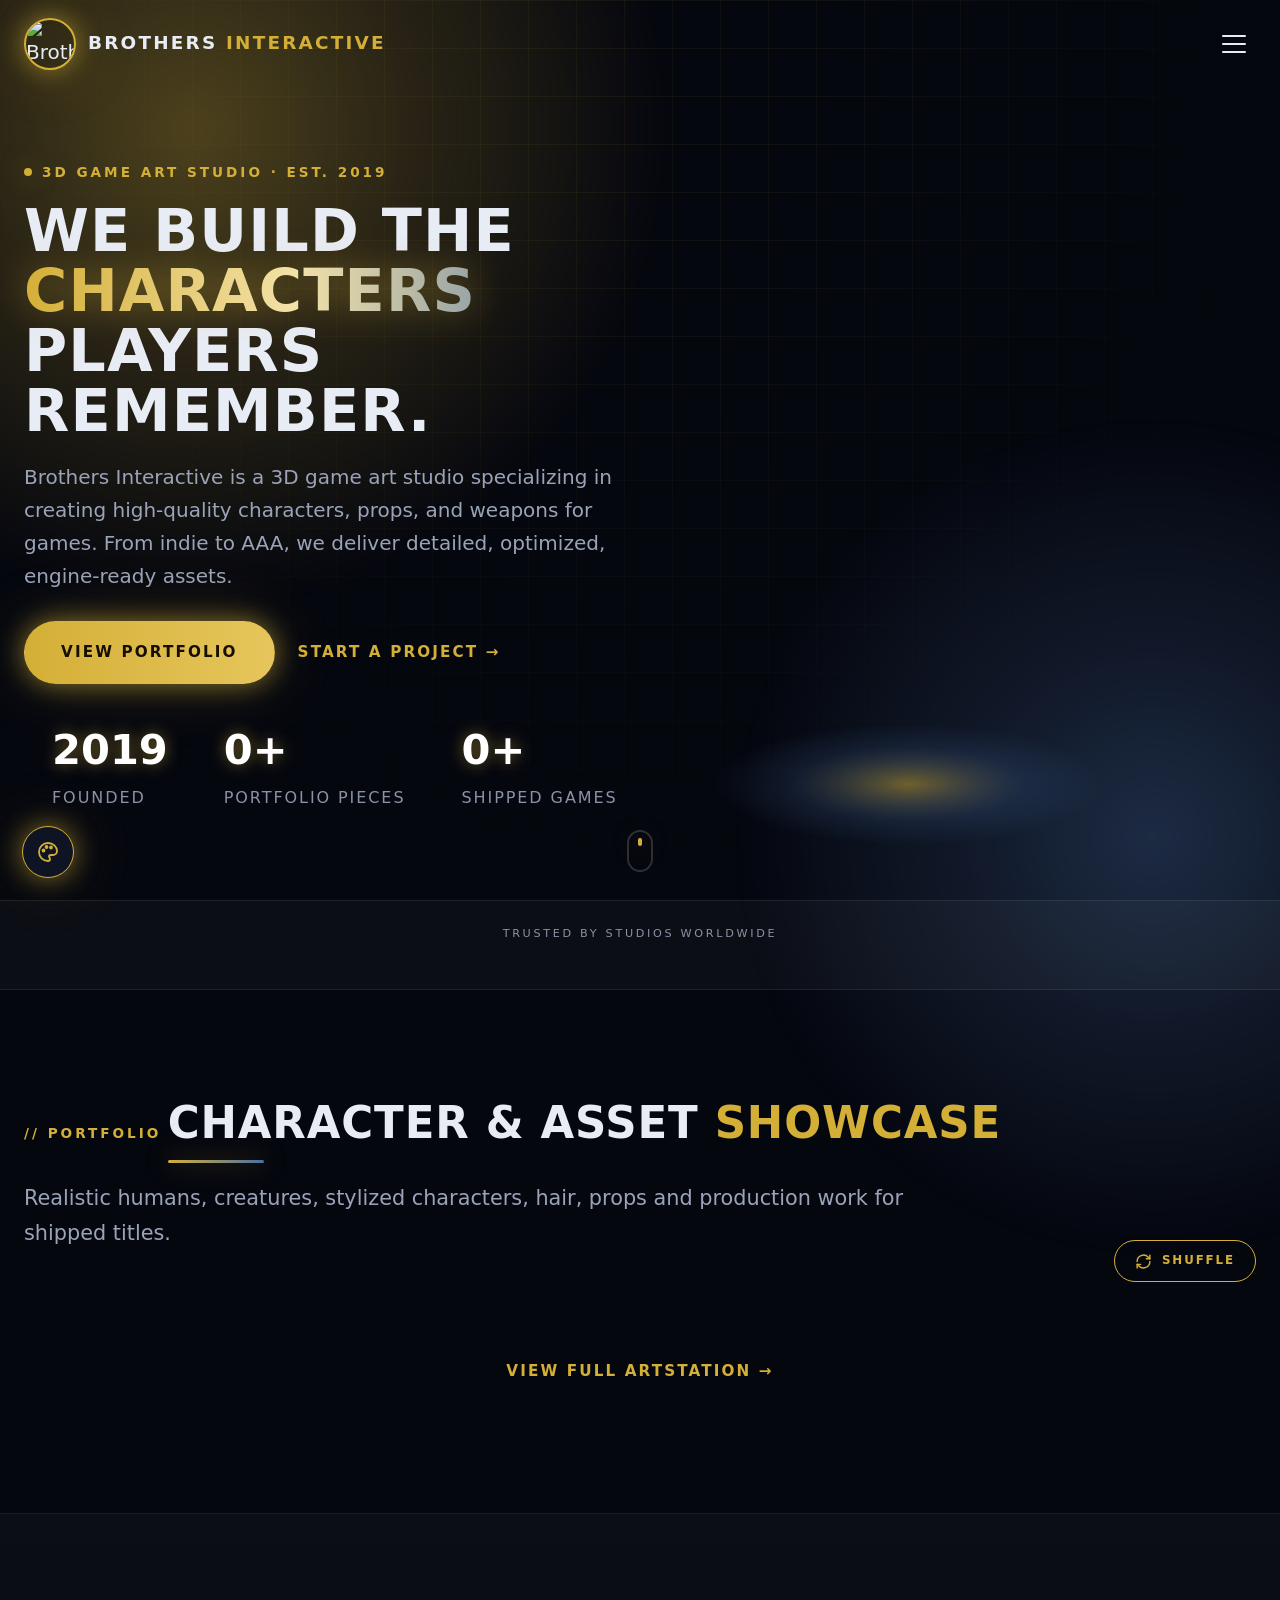
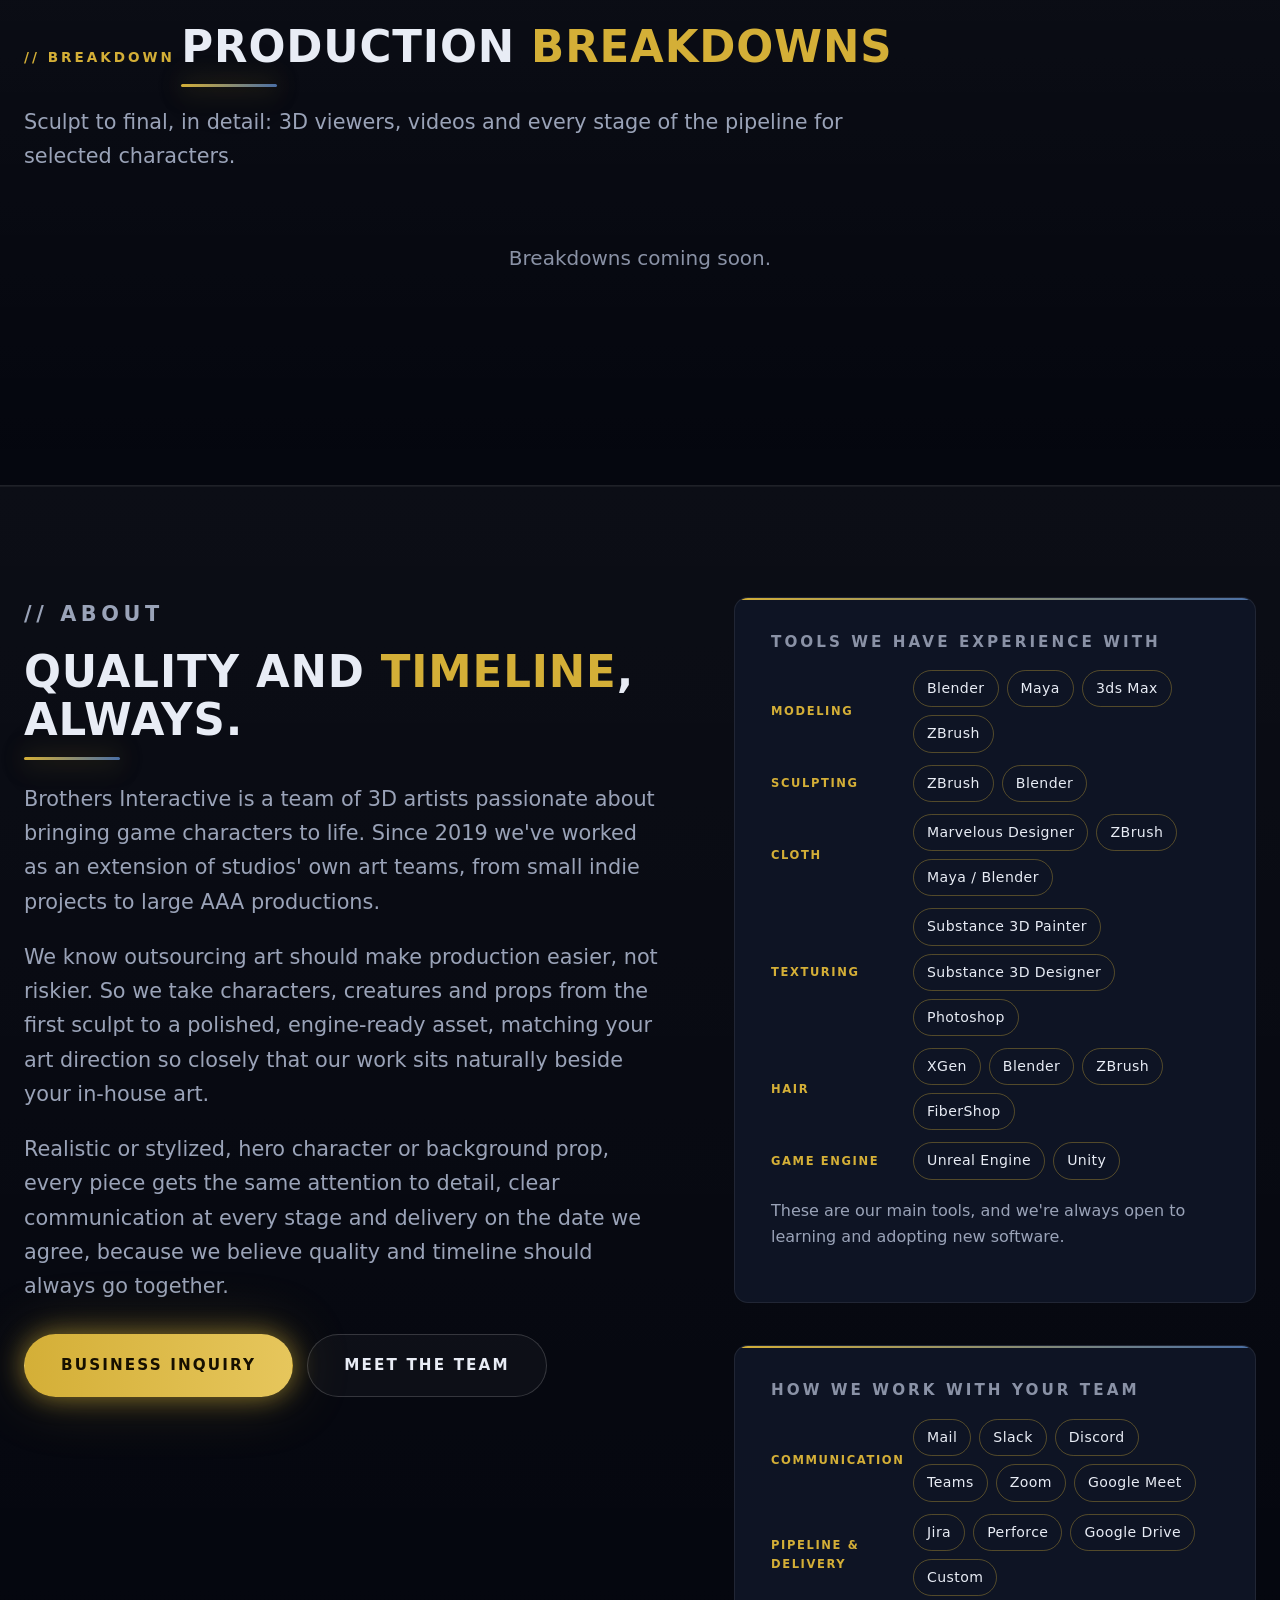
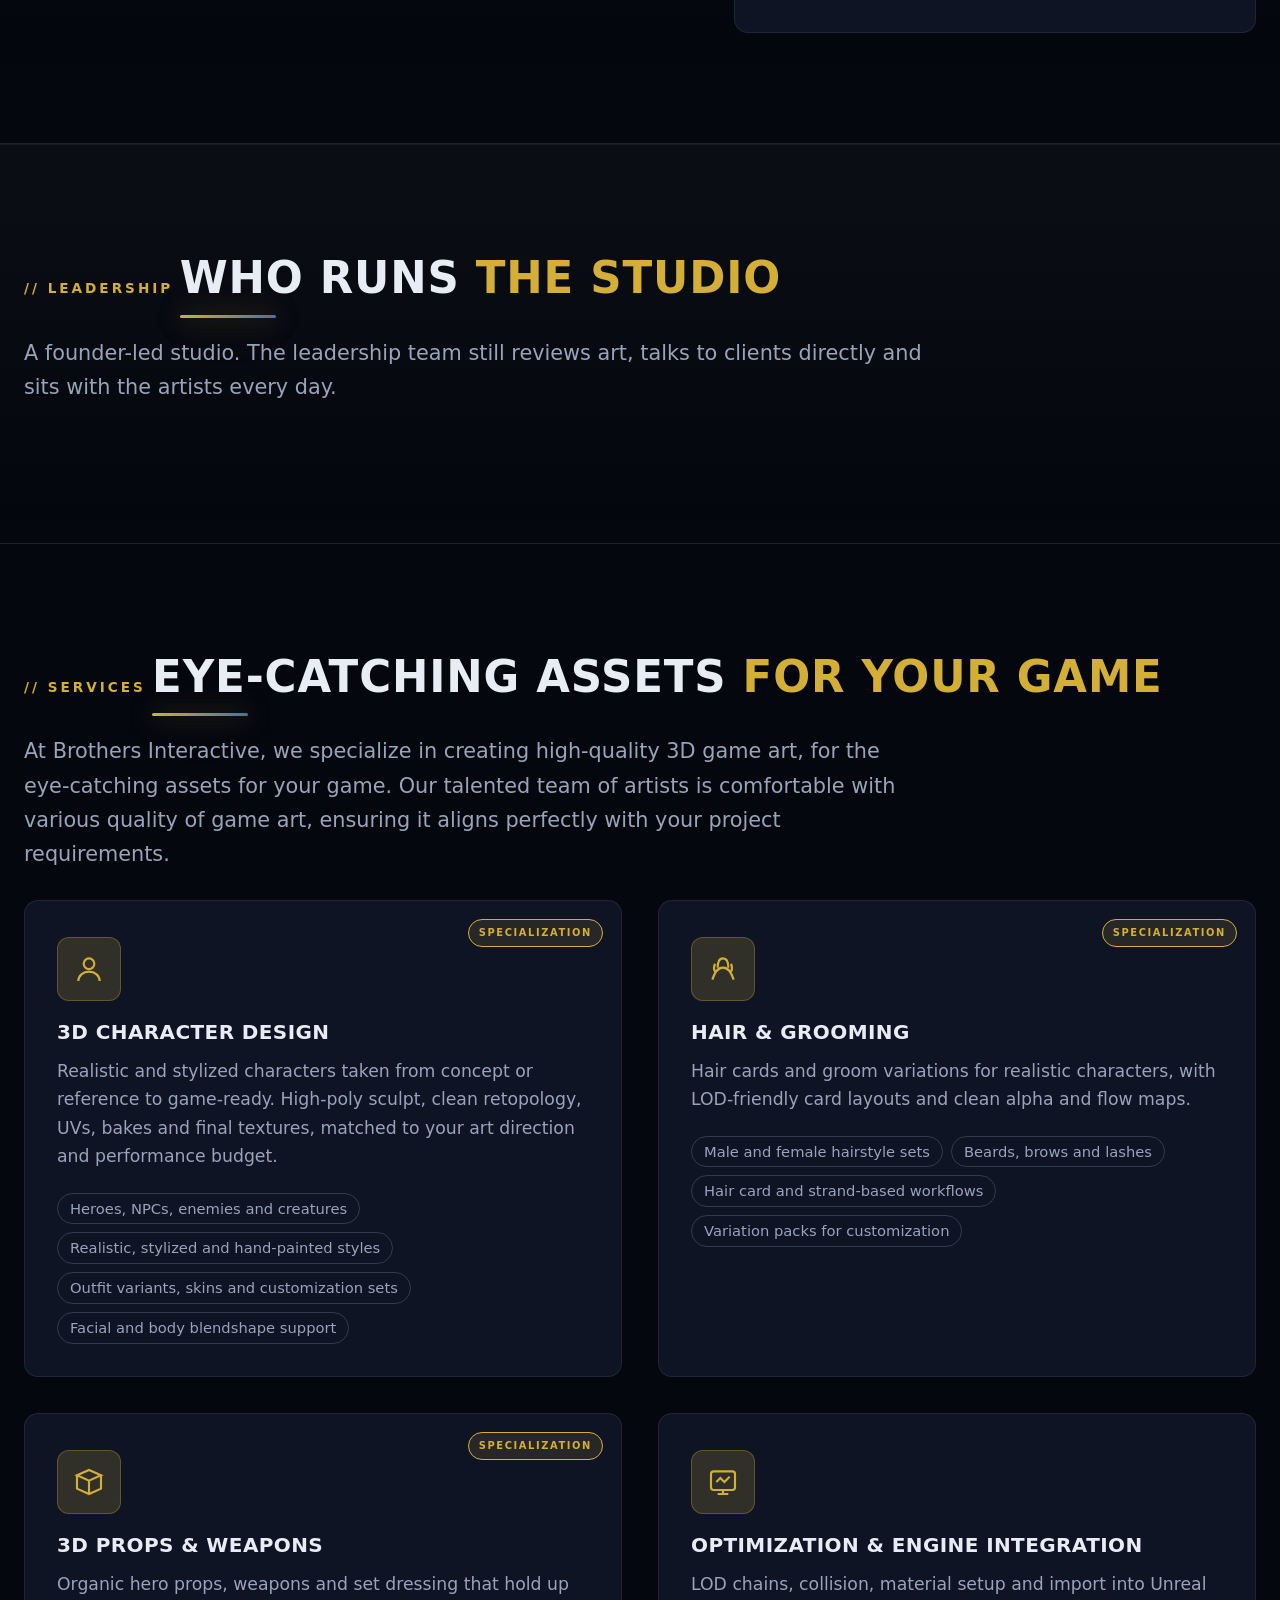
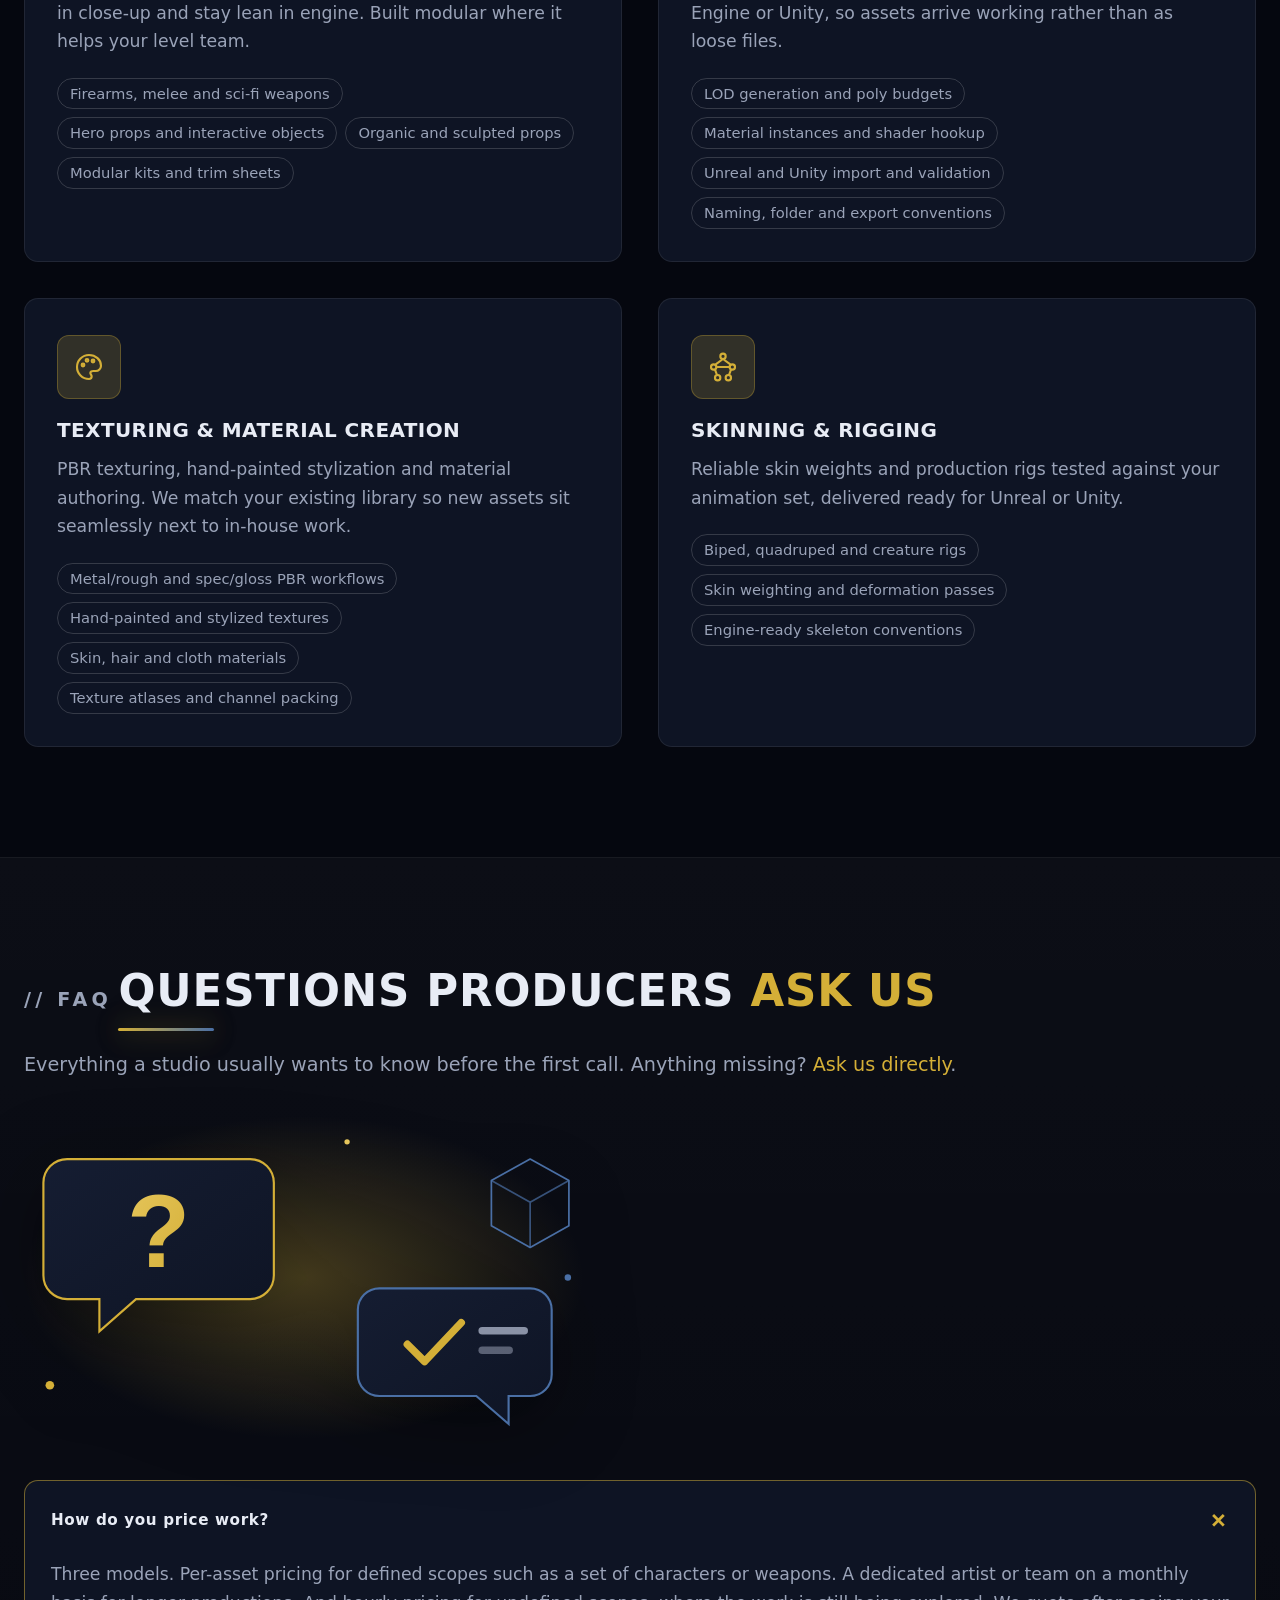
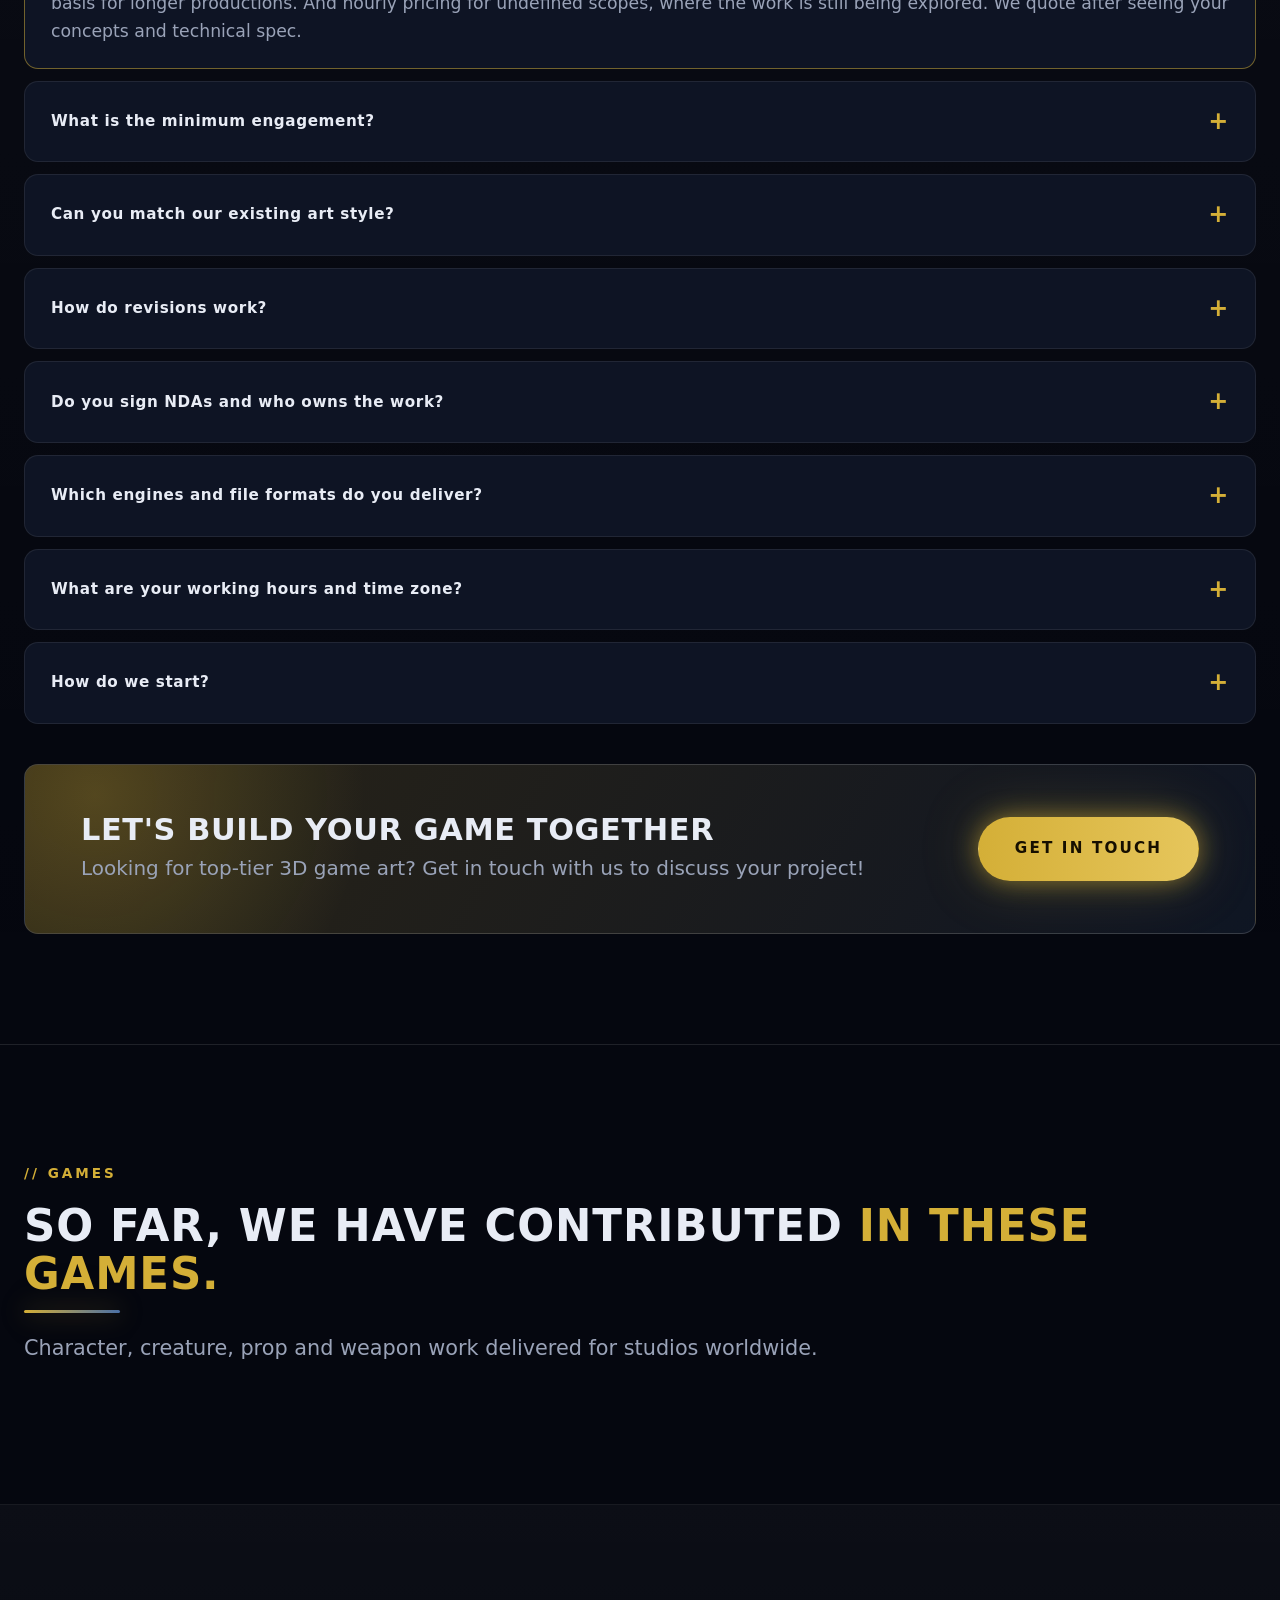
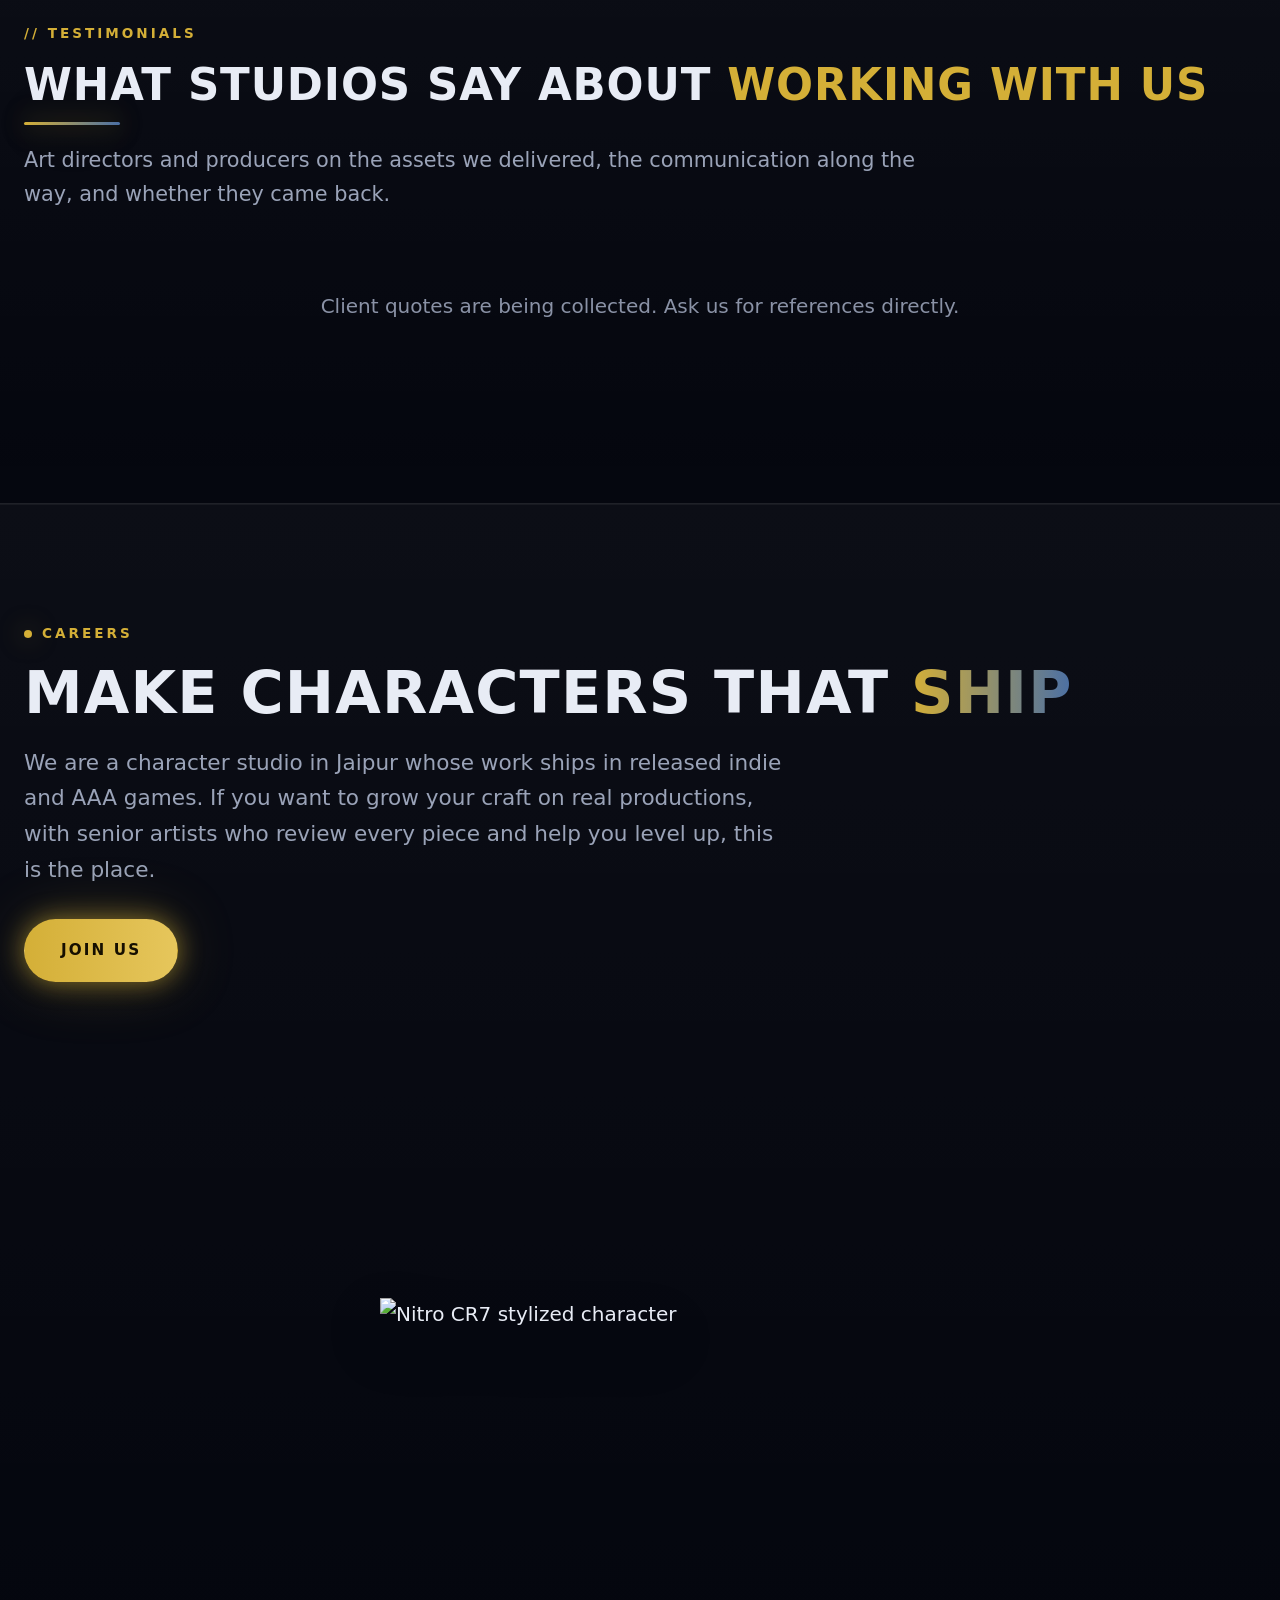
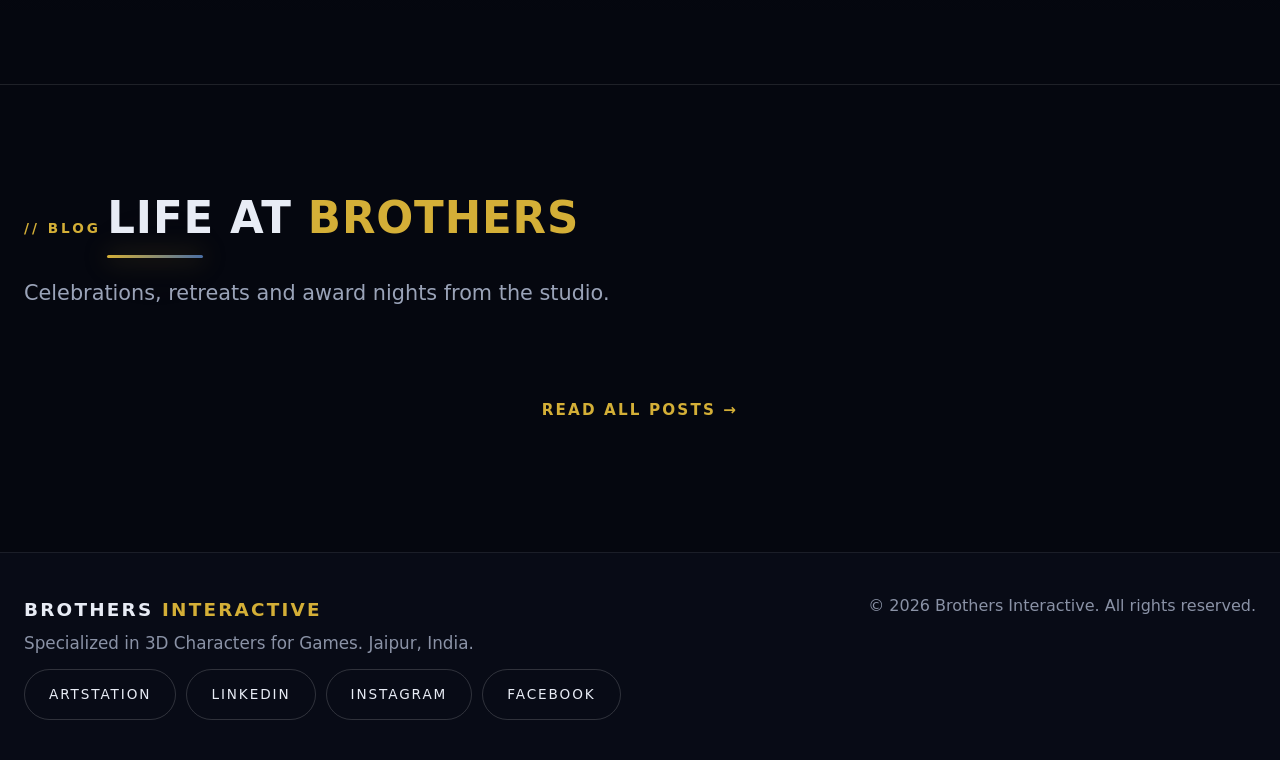
==== commit a781c620: "Menu and homepage in Arun's order: Home, Portfolio, About, Services, Games, Careers, Contact Hidden " ====
--- a/index.html
+++ b/index.html
@@ -77,13 +77,13 @@
       <nav class="main-nav" id="mainNav" aria-label="Primary">
         <ul>
           <li><a href="#home" class="nav-link active">Home</a></li>
+          <li><a href="#portfolio" class="nav-link">Portfolio</a></li>
+          <li><a href="#breakdown" class="nav-link">Breakdown</a></li>
+          <li><a href="#about" class="nav-link">About</a></li>
+          <li><a href="#team" class="nav-link">Team</a></li>
+          <li><a href="#services" class="nav-link">Services</a></li>
           <li><a href="#games" class="nav-link">Games</a></li>
           <li><a href="#testimonials" class="nav-link">Testimonials</a></li>
-          <li><a href="#about" class="nav-link">About</a></li>
-          <li><a href="#portfolio" class="nav-link">Portfolio</a></li>
-          <li><a href="#breakdown" class="nav-link">Breakdown</a></li>
-          <li><a href="#services" class="nav-link">Services</a></li>
-          <li><a href="#team" class="nav-link">Team</a></li>
           <li><a href="#careers" class="nav-link">Careers</a></li>
           <li><a href="/contact" class="nav-link nav-link--cta">Contact</a></li>
         </ul>
@@ -96,7 +96,6 @@
   <!--/NAV-->
 
   <main id="main">
-
     <!-- ================= HERO ================= -->
     <section class="hero" id="home">
       <div class="container hero-inner">
@@ -154,29 +153,58 @@
       </div>
     </section>
 
-    <!-- ================= GAMES ================= -->
-    <section class="section section--alt" id="games">
-      <div class="container">
-        <div class="section-head reveal">
-          <p class="eyebrow">// Games</p>
-          <h2 class="section-title">So far, we have contributed <span class="accent">in these games.</span></h2>
-          <p class="section-sub">Character, creature, prop and weapon work delivered for studios worldwide.</p>
-        </div>
-        <div class="games-grid" id="gamesGrid">
+    <!-- ================= PORTFOLIO ================= -->
+    <section class="section" id="portfolio">
+      <div class="container">
+        <div class="section-head reveal">
+          <p class="eyebrow">// Portfolio</p>
+          <h2 class="section-title">Character &amp; Asset <span class="accent">Showcase</span></h2>
+          <p class="section-sub">Realistic humans, creatures, stylized characters, hair, props and production work for shipped titles.</p>
+        </div>
+
+        <div class="collage-bar">
+          <div class="collage-filters" id="collageFilters" aria-label="Filter the collage by category"></div>
+          <button type="button" class="collage-shuffle" id="collageShuffle" aria-label="Shuffle the collage: show the pieces in a new random order">
+            <svg viewBox="0 0 24 24" fill="none" stroke="currentColor" stroke-width="2" stroke-linecap="round" stroke-linejoin="round" aria-hidden="true"><path d="M3 12a9 9 0 0 1 15.5-6.2L21 8"/><path d="M21 3v5h-5"/><path d="M21 12a9 9 0 0 1-15.5 6.2L3 16"/><path d="M3 21v-5h5"/></svg>
+            <span>Shuffle</span>
+          </button>
+        </div>
+
+        <div class="style-grid collage-cat" id="collageCat" aria-live="polite" hidden></div>
+
+        <div class="collage-grid" id="collageGrid" aria-label="Every portfolio piece">
+          <!-- Rendered by script.js: every visible piece, in a new random order on each visit -->
+        </div>
+
+        <!-- category tiles removed (3 Oct 2026): the filters above the collage do that job, and /category/<slug>/ now opens this page with that filter on -->
+
+        <!-- The full flat grid still renders here (script.js needs #portfolioGrid to
+             exist to also initialize the games/blog/lightbox code below) but stays
+             hidden on this page now that browsing happens via the style tiles above. -->
+        <div class="portfolio-grid" id="portfolioGrid" aria-live="polite" hidden>
           <!-- Rendered by script.js -->
         </div>
-      </div>
-    </section>
-
-    <!-- ================= TESTIMONIALS ================= -->
-    <section class="section" id="testimonials">
-      <div class="container">
-        <div class="section-head reveal">
-          <p class="eyebrow">// Testimonials</p>
-          <h2 class="section-title">What studios say about <span class="accent">working with us</span></h2>
-          <p class="section-sub">Art directors and producers on the assets we delivered, the communication along the way, and whether they came back.</p>
-        </div>
-        <div class="testimonial-marquee" id="testimonialGrid"><!-- Rendered from TESTIMONIALS in data.js --></div>
+        <button class="btn btn--ghost" id="loadMoreBtn" hidden>Load more</button>
+
+        <div class="portfolio-more reveal">
+          <a class="btn btn--link" href="https://www.artstation.com/brothersinteractive" target="_blank" rel="noopener">View full ArtStation &rarr;</a>
+        </div>
+      </div>
+    </section>
+
+    <!-- ================= BREAKDOWN ================= -->
+    <section class="section section--alt" id="breakdown">
+      <div class="container">
+        <div class="section-head reveal">
+          <p class="eyebrow">// Breakdown</p>
+          <h2 class="section-title">Production <span class="accent">breakdowns</span></h2>
+          <p class="section-sub">Sculpt to final, in detail: 3D viewers, videos and every stage of the pipeline for selected characters.</p>
+        </div>
+        <!-- Rendered by script.js from data/breakdowns.json (edit in /admin > Breakdowns); each tile opens breakdown.html?id=... -->
+        <div class="style-grid" id="breakdownGrid" aria-label="Production breakdowns"></div>
+        <div class="portfolio-more reveal" id="breakdownMore" hidden>
+          <a class="btn btn--link" href="/breakdowns/">See all breakdowns &rarr;</a>
+        </div>
       </div>
     </section>
 
@@ -224,62 +252,19 @@
 
     </section>
 
-    <!-- ================= PORTFOLIO ================= -->
-    <section class="section" id="portfolio">
-      <div class="container">
-        <div class="section-head reveal">
-          <p class="eyebrow">// Portfolio</p>
-          <h2 class="section-title">Character &amp; Asset <span class="accent">Showcase</span></h2>
-          <p class="section-sub">Realistic humans, creatures, stylized characters, hair, props and production work for shipped titles.</p>
-        </div>
-
-        <div class="collage-bar">
-          <div class="collage-filters" id="collageFilters" aria-label="Filter the collage by category"></div>
-          <button type="button" class="collage-shuffle" id="collageShuffle" aria-label="Shuffle the collage: show the pieces in a new random order">
-            <svg viewBox="0 0 24 24" fill="none" stroke="currentColor" stroke-width="2" stroke-linecap="round" stroke-linejoin="round" aria-hidden="true"><path d="M3 12a9 9 0 0 1 15.5-6.2L21 8"/><path d="M21 3v5h-5"/><path d="M21 12a9 9 0 0 1-15.5 6.2L3 16"/><path d="M3 21v-5h5"/></svg>
-            <span>Shuffle</span>
-          </button>
-        </div>
-
-        <div class="style-grid collage-cat" id="collageCat" aria-live="polite" hidden></div>
-
-        <div class="collage-grid" id="collageGrid" aria-label="Every portfolio piece">
-          <!-- Rendered by script.js: every visible piece, in a new random order on each visit -->
-        </div>
-
-        <!-- category tiles removed (3 Oct 2026): the filters above the collage do that job, and /category/<slug>/ now opens this page with that filter on -->
-
-        <!-- The full flat grid still renders here (script.js needs #portfolioGrid to
-             exist to also initialize the games/blog/lightbox code below) but stays
-             hidden on this page now that browsing happens via the style tiles above. -->
-        <div class="portfolio-grid" id="portfolioGrid" aria-live="polite" hidden>
-          <!-- Rendered by script.js -->
-        </div>
-        <button class="btn btn--ghost" id="loadMoreBtn" hidden>Load more</button>
-
-        <div class="portfolio-more reveal">
-          <a class="btn btn--link" href="https://www.artstation.com/brothersinteractive" target="_blank" rel="noopener">View full ArtStation &rarr;</a>
-        </div>
-      </div>
-    </section>
-
-    <!-- ================= BREAKDOWN ================= -->
-    <section class="section section--alt" id="breakdown">
-      <div class="container">
-        <div class="section-head reveal">
-          <p class="eyebrow">// Breakdown</p>
-          <h2 class="section-title">Production <span class="accent">breakdowns</span></h2>
-          <p class="section-sub">Sculpt to final, in detail: 3D viewers, videos and every stage of the pipeline for selected characters.</p>
-        </div>
-        <!-- Rendered by script.js from data/breakdowns.json (edit in /admin > Breakdowns); each tile opens breakdown.html?id=... -->
-        <div class="style-grid" id="breakdownGrid" aria-label="Production breakdowns"></div>
-        <div class="portfolio-more reveal" id="breakdownMore" hidden>
-          <a class="btn btn--link" href="/breakdowns/">See all breakdowns &rarr;</a>
-        </div>
-      </div>
-    </section>
-
-
+    <!-- ================= TEAM: LEADERSHIP ================= -->
+    <section class="section section--alt" id="team">
+      <div class="container">
+        <div class="section-head reveal">
+          <p class="eyebrow">// Leadership</p>
+          <h2 class="section-title">Who runs <span class="accent">the studio</span></h2>
+          <p class="section-sub">A founder-led studio. The leadership team still reviews art, talks to clients directly and sits with the artists every day.</p>
+        </div>
+
+        <!-- Rendered from data/team.json by script.js — edit via /admin or that file, not here. -->
+        <div class="team-grid" id="teamGrid"></div>
+      </div>
+    </section>
 
     <!-- ================= SERVICES ================= -->
     <section class="section" id="services">
@@ -460,24 +445,36 @@
       </div>
     </section>
 
-    <!-- ================= TEAM: LEADERSHIP ================= -->
-    <section class="section" id="team">
-      <div class="container">
-        <div class="section-head reveal">
-          <p class="eyebrow">// Leadership</p>
-          <h2 class="section-title">Who runs <span class="accent">the studio</span></h2>
-          <p class="section-sub">A founder-led studio. The leadership team still reviews art, talks to clients directly and sits with the artists every day.</p>
-        </div>
-
-        <!-- Rendered from data/team.json by script.js — edit via /admin or that file, not here. -->
-        <div class="team-grid" id="teamGrid"></div>
+    <!-- ================= GAMES ================= -->
+    <section class="section" id="games">
+      <div class="container">
+        <div class="section-head reveal">
+          <p class="eyebrow">// Games</p>
+          <h2 class="section-title">So far, we have contributed <span class="accent">in these games.</span></h2>
+          <p class="section-sub">Character, creature, prop and weapon work delivered for studios worldwide.</p>
+        </div>
+        <div class="games-grid" id="gamesGrid">
+          <!-- Rendered by script.js -->
+        </div>
+      </div>
+    </section>
+
+    <!-- ================= TESTIMONIALS ================= -->
+    <section class="section section--alt" id="testimonials">
+      <div class="container">
+        <div class="section-head reveal">
+          <p class="eyebrow">// Testimonials</p>
+          <h2 class="section-title">What studios say about <span class="accent">working with us</span></h2>
+          <p class="section-sub">Art directors and producers on the assets we delivered, the communication along the way, and whether they came back.</p>
+        </div>
+        <div class="testimonial-marquee" id="testimonialGrid"><!-- Rendered from TESTIMONIALS in data.js --></div>
       </div>
     </section>
 
     <!-- ================= CAREERS / JOIN THE TEAM ================= -->
     <!-- Apply now opens the Google Form set in /admin > Settings > "Careers application form (Google Form link)".
          Images come from data/careers-hero.json (/admin > Careers Page Images). -->
-    <section class="section careers-join" id="careers">
+    <section class="section section--alt careers-join" id="careers">
       <div class="container page-hero-inner">
         <div class="reveal">
           <p class="eyebrow"><span class="eyebrow-dot"></span> Careers</p>
@@ -516,7 +513,6 @@
         </div>
       </div>
     </section>
-
   </main>
 
 
